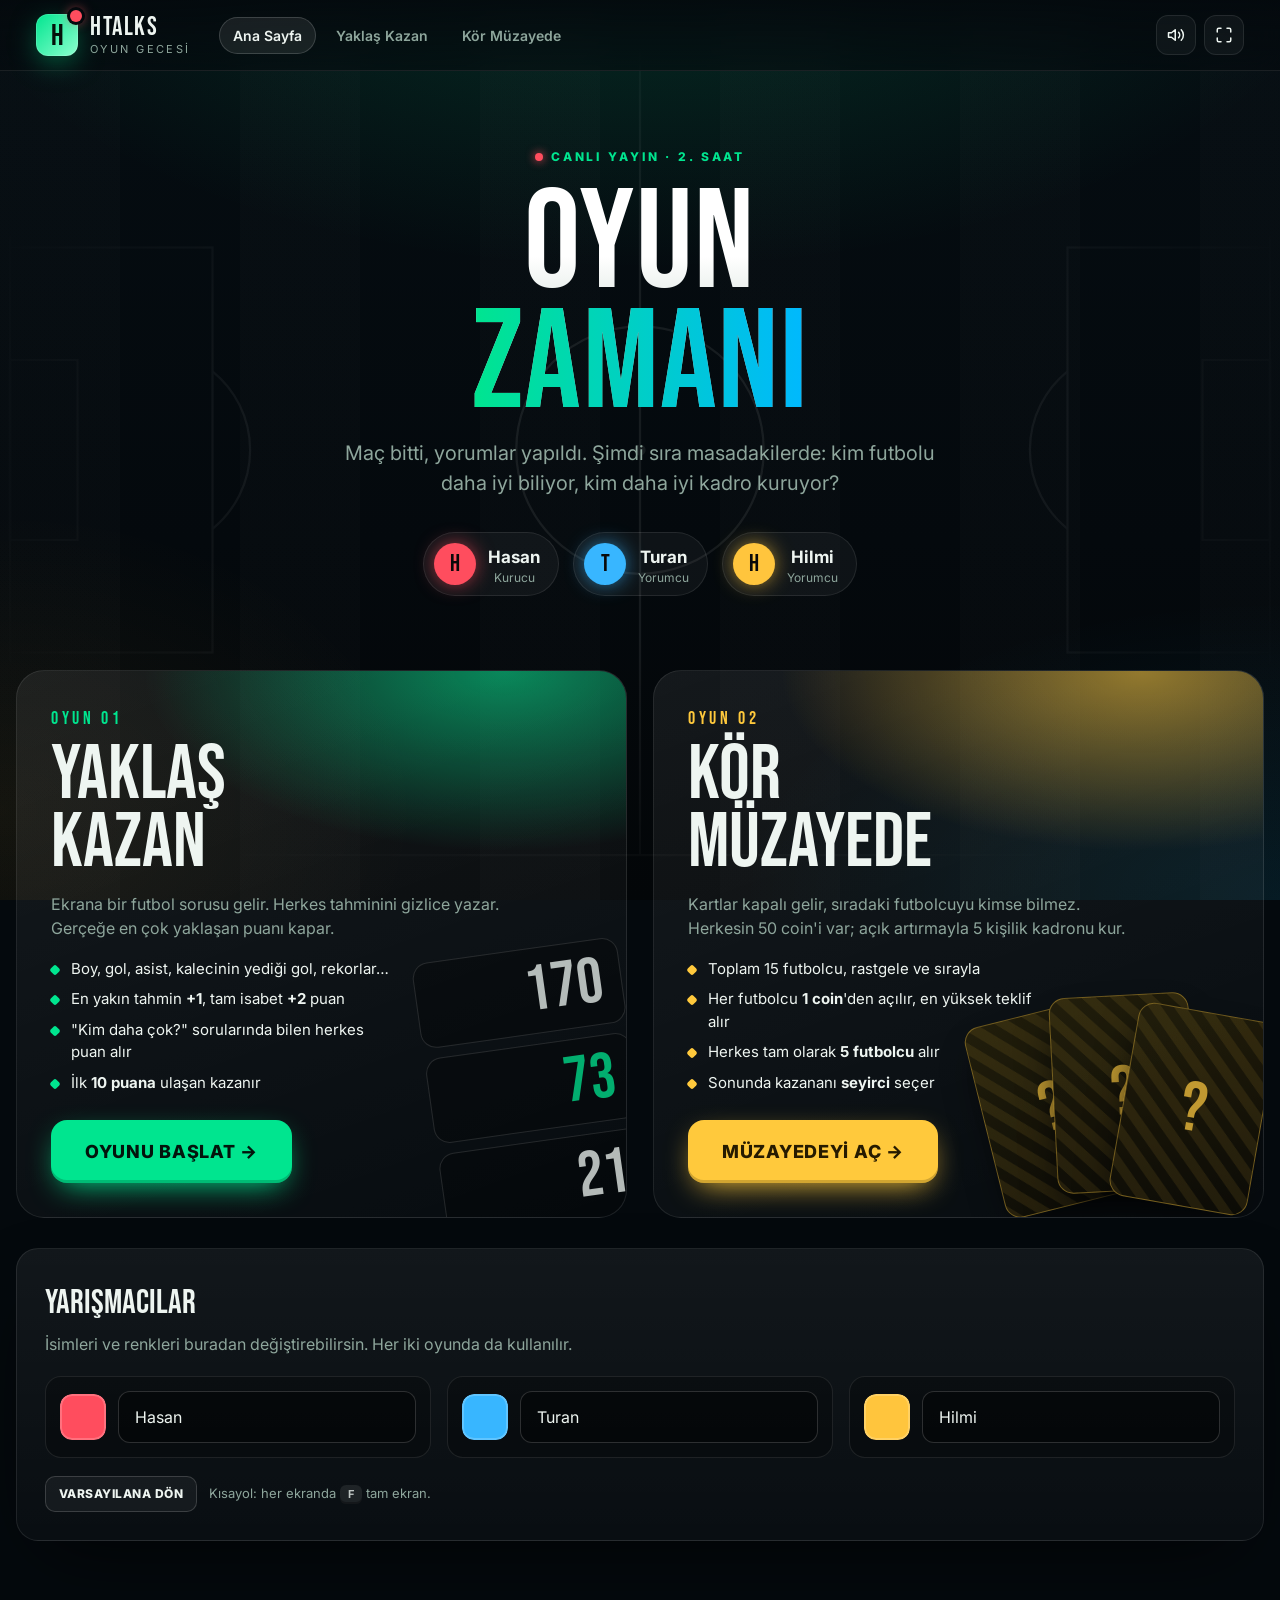
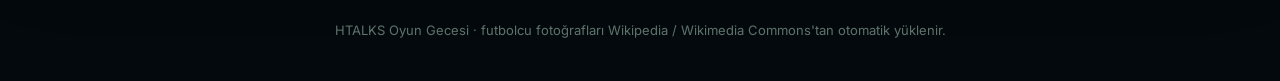
==== index.html @ 4093e67f "HTALKS Oyun Gecesi: Yaklaş Kazan ve Kör Müzayede oyunları Canlı yayının ikinci saati için iki futbol" ====
<!doctype html>
<html lang="tr">
<head>
  <meta charset="utf-8">
  <meta name="viewport" content="width=device-width, initial-scale=1">
  <title>HTALKS · Oyun Gecesi</title>
  <meta name="description" content="HTALKS canlı yayınının ikinci saati için futbol oyunları: Yaklaş Kazan ve Kör Müzayede.">
  <meta name="theme-color" content="#04090d">
  <link rel="icon" href="assets/img/favicon.svg" type="image/svg+xml">
  <link rel="preconnect" href="https://fonts.googleapis.com">
  <link rel="preconnect" href="https://fonts.gstatic.com" crossorigin>
  <link href="https://fonts.googleapis.com/css2?family=Bebas+Neue&family=Inter:wght@400;500;600;700;800;900&display=swap" rel="stylesheet">
  <link rel="stylesheet" href="assets/css/style.css">
</head>
<body>
  <div class="stadium-bg"></div>

  <header class="topbar">
    <a class="brand" href="index.html">
      <span class="brand-mark">H</span>
      <span class="brand-text"><b>HTALKS</b><small>Oyun Gecesi</small></span>
    </a>
    <nav class="nav">
      <a href="index.html" class="active">Ana Sayfa</a>
      <a href="tahmin.html">Yaklaş Kazan</a>
      <a href="muzayede.html">Kör Müzayede</a>
    </nav>
    <div class="topbar-spacer"></div>
    <div class="topbar-actions">
      <button class="icon-btn" id="btn-sound" aria-label="Ses"></button>
      <button class="icon-btn" id="btn-full" aria-label="Tam ekran"></button>
    </div>
  </header>

  <main class="wrap">
    <section class="hero">
      <span class="eyebrow"><span class="dot"></span> Canlı yayın · 2. saat</span>
      <h1>Oyun<br><em>Zamanı</em></h1>
      <p>Maç bitti, yorumlar yapıldı. Şimdi sıra masadakilerde: kim futbolu daha iyi biliyor, kim daha iyi kadro kuruyor?</p>
      <div class="hosts-row" id="hosts-row"></div>
    </section>

    <section class="games">
      <a class="game-card" href="tahmin.html" style="--glow:#00e58f">
        <span class="num">OYUN 01</span>
        <h2>Yaklaş<br>Kazan</h2>
        <p>Ekrana bir futbol sorusu gelir. Herkes tahminini gizlice yazar. Gerçeğe en çok yaklaşan puanı kapar.</p>
        <ul>
          <li>Boy, gol, asist, kalecinin yediği gol, rekorlar…</li>
          <li>En yakın tahmin <b>+1</b>, tam isabet <b>+2</b> puan</li>
          <li>"Kim daha çok?" sorularında bilen herkes puan alır</li>
          <li>İlk <b>10 puana</b> ulaşan kazanır</li>
        </ul>
        <span class="btn btn-lg go">Oyunu Başlat →</span>
        <div class="art art-numbers" aria-hidden="true"><span>170</span><span style="color:#00e58f">73</span><span>21</span></div>
      </a>

      <a class="game-card" href="muzayede.html" style="--glow:#ffc93c">
        <span class="num">OYUN 02</span>
        <h2>Kör<br>Müzayede</h2>
        <p>Kartlar kapalı gelir, sıradaki futbolcuyu kimse bilmez. Herkesin 50 coin'i var; açık artırmayla 5 kişilik kadronu kur.</p>
        <ul>
          <li>Toplam 15 futbolcu, rastgele ve sırayla</li>
          <li>Her futbolcu <b>1 coin</b>'den açılır, en yüksek teklif alır</li>
          <li>Herkes tam olarak <b>5 futbolcu</b> alır</li>
          <li>Sonunda kazananı <b>seyirci</b> seçer</li>
        </ul>
        <span class="btn btn-lg btn-gold go">Müzayedeyi Aç →</span>
        <div class="art art-cards" aria-hidden="true"><div>?</div><div>?</div><div>?</div></div>
      </a>
    </section>

    <section class="panel settings">
      <h3>Yarışmacılar</h3>
      <p>İsimleri ve renkleri buradan değiştirebilirsin. Her iki oyunda da kullanılır.</p>
      <div class="settings-grid" id="hosts-edit"></div>
      <div class="row" style="margin-top:18px">
        <button class="btn btn-ghost btn-sm" id="hosts-reset">Varsayılana dön</button>
        <span class="muted" style="font-size:13px">Kısayol: her ekranda <kbd>F</kbd> tam ekran.</span>
      </div>
    </section>
  </main>

  <footer class="footer">HTALKS Oyun Gecesi · futbolcu fotoğrafları Wikipedia / Wikimedia Commons'tan otomatik yüklenir.</footer>

  <script src="assets/js/common.js"></script>
  <script>
    (function () {
      const row = HT.$("#hosts-row");
      const edit = HT.$("#hosts-edit");

      function render() {
        const hosts = HT.getHosts();
        row.innerHTML = hosts.map((h) => `
          <div class="host-chip">
            <span class="host-avatar" style="--c:${h.color}">${HT.esc(h.name[0] || "?")}</span>
            <div><b>${HT.esc(h.name)}</b><small>${HT.esc(h.role)}</small></div>
          </div>`).join("");
        edit.innerHTML = hosts.map((h, i) => `
          <div class="host-edit">
            <input type="color" value="${h.color}" data-i="${i}" data-k="color" aria-label="${HT.esc(h.name)} rengi">
            <input type="text" class="field" value="${HT.esc(h.name)}" maxlength="14" data-i="${i}" data-k="name" aria-label="Yarışmacı ${i + 1} adı">
          </div>`).join("");
        hosts.forEach((h, i) => document.documentElement.style.setProperty(`--p${i + 1}`, h.color));
      }

      edit.addEventListener("input", (e) => {
        const t = e.target;
        if (!t.dataset.k) return;
        const hosts = HT.getHosts();
        hosts[+t.dataset.i][t.dataset.k] = t.value;
        HT.saveHosts(hosts);
        // sadece üstteki çipleri güncelle (input odağını kaybetmemek için)
        const h = HT.getHosts();
        row.innerHTML = h.map((x) => `
          <div class="host-chip">
            <span class="host-avatar" style="--c:${x.color}">${HT.esc(x.name[0] || "?")}</span>
            <div><b>${HT.esc(x.name)}</b><small>${HT.esc(x.role)}</small></div>
          </div>`).join("");
      });
      HT.$("#hosts-reset").addEventListener("click", () => { HT.store.del("hosts"); render(); HT.toast("Varsayılan isimler geri yüklendi"); });
      render();
    })();
  </script>
</body>
</html>
---- assets/css/style.css ----
/* =========================================================
   HTALKS · OYUN GECESİ — ortak stil dosyası
   ========================================================= */

:root {
  --bg: #04090d;
  --bg-2: #08151c;
  --panel: rgba(255, 255, 255, 0.045);
  --panel-2: rgba(255, 255, 255, 0.08);
  --line: rgba(255, 255, 255, 0.09);
  --line-2: rgba(255, 255, 255, 0.16);
  --text: #eef5f1;
  --muted: #8ea69c;
  --dim: #5d7369;
  --accent: #00e58f;
  --accent-2: #00b8ff;
  --gold: #ffc93c;
  --danger: #ff4d5e;
  --radius: 22px;
  --radius-sm: 14px;
  --shadow: 0 30px 80px -30px rgba(0, 0, 0, 0.8);
  --font-display: "Bebas Neue", "Oswald", Impact, "Arial Narrow", sans-serif;
  --font-body: "Inter", system-ui, -apple-system, "Segoe UI", Roboto, sans-serif;
  --p1: #ff4d5e;
  --p2: #38b6ff;
  --p3: #ffc53d;
}

* { box-sizing: border-box; }
html, body { margin: 0; padding: 0; }
html { -webkit-text-size-adjust: 100%; }

body {
  min-height: 100vh;
  background: var(--bg);
  color: var(--text);
  font-family: var(--font-body);
  font-size: 16px;
  line-height: 1.5;
  overflow-x: hidden;
  -webkit-font-smoothing: antialiased;
}

/* Stadyum arka planı: ışık + saha çizgileri */
.stadium-bg {
  position: fixed;
  inset: 0;
  z-index: -1;
  pointer-events: none;
  background:
    radial-gradient(1200px 600px at 50% -10%, rgba(0, 229, 143, 0.16), transparent 60%),
    radial-gradient(900px 500px at 100% 100%, rgba(0, 184, 255, 0.10), transparent 60%),
    radial-gradient(700px 500px at 0% 90%, rgba(255, 201, 60, 0.06), transparent 60%),
    linear-gradient(180deg, #050d12 0%, #04090d 60%, #030608 100%);
}
.stadium-bg::before {
  content: "";
  position: absolute;
  inset: 0;
  opacity: 0.07;
  background-image: url("data:image/svg+xml,%3Csvg xmlns='http://www.w3.org/2000/svg' viewBox='0 0 1200 800' fill='none' stroke='%23ffffff' stroke-width='2'%3E%3Crect x='40' y='40' width='1120' height='720' rx='4'/%3E%3Cline x1='600' y1='40' x2='600' y2='760'/%3E%3Ccircle cx='600' cy='400' r='110'/%3E%3Ccircle cx='600' cy='400' r='4' fill='%23ffffff'/%3E%3Crect x='40' y='220' width='180' height='360'/%3E%3Crect x='40' y='320' width='60' height='160'/%3E%3Crect x='980' y='220' width='180' height='360'/%3E%3Crect x='1100' y='320' width='60' height='160'/%3E%3Cpath d='M220 330 A90 90 0 0 1 220 470'/%3E%3Cpath d='M980 330 A90 90 0 0 0 980 470'/%3E%3C/svg%3E");
  background-size: cover;
  background-position: center;
  mask-image: radial-gradient(ellipse at center, #000 30%, transparent 80%);
  -webkit-mask-image: radial-gradient(ellipse at center, #000 30%, transparent 80%);
}
.stadium-bg::after {
  content: "";
  position: absolute;
  inset: 0;
  background: repeating-linear-gradient(90deg, rgba(255,255,255,0.012) 0 120px, transparent 120px 240px);
}

a { color: inherit; }
button { font: inherit; color: inherit; }
img { max-width: 100%; display: block; }

.display { font-family: var(--font-display); letter-spacing: 0.02em; font-weight: 400; line-height: 0.95; }
.muted { color: var(--muted); }
.hidden { display: none !important; }

/* ---------------- Üst bar ---------------- */
.topbar {
  position: sticky;
  top: 0;
  z-index: 50;
  display: flex;
  align-items: center;
  gap: 18px;
  padding: 14px clamp(16px, 3vw, 36px);
  background: linear-gradient(180deg, rgba(4, 9, 13, 0.92), rgba(4, 9, 13, 0.55));
  backdrop-filter: blur(14px);
  -webkit-backdrop-filter: blur(14px);
  border-bottom: 1px solid var(--line);
}
.brand {
  display: flex;
  align-items: center;
  gap: 12px;
  text-decoration: none;
  flex-shrink: 0;
}
.brand-mark {
  width: 42px;
  height: 42px;
  border-radius: 12px;
  display: grid;
  place-items: center;
  font-family: var(--font-display);
  font-size: 30px;
  color: #04110b;
  background: linear-gradient(135deg, var(--accent), #8dffcf);
  box-shadow: 0 0 0 1px rgba(255,255,255,0.15) inset, 0 8px 30px -6px rgba(0, 229, 143, 0.6);
  position: relative;
}
.brand-mark::after {
  content: "";
  position: absolute;
  right: -4px; top: -4px;
  width: 12px; height: 12px;
  border-radius: 50%;
  background: var(--danger);
  box-shadow: 0 0 0 3px var(--bg), 0 0 12px var(--danger);
  animation: livePulse 1.6s ease-in-out infinite;
}
@keyframes livePulse { 50% { opacity: 0.35; } }
.brand-text { display: flex; flex-direction: column; line-height: 1; }
.brand-text b { font-family: var(--font-display); font-size: 26px; letter-spacing: 0.06em; font-weight: 400; }
.brand-text small { font-size: 11px; letter-spacing: 0.22em; color: var(--muted); text-transform: uppercase; margin-top: 3px; }

.nav { display: flex; gap: 6px; margin-left: 10px; }
.nav a {
  text-decoration: none;
  font-size: 14px;
  font-weight: 600;
  color: var(--muted);
  padding: 8px 14px;
  border-radius: 999px;
  transition: 0.2s;
}
.nav a:hover { color: var(--text); background: var(--panel); }
.nav a.active { color: var(--text); background: var(--panel-2); box-shadow: inset 0 0 0 1px var(--line-2); }
.topbar-spacer { flex: 1; }
.topbar-actions { display: flex; gap: 8px; }

.icon-btn {
  width: 40px;
  height: 40px;
  border-radius: 12px;
  border: 1px solid var(--line);
  background: var(--panel);
  display: grid;
  place-items: center;
  cursor: pointer;
  transition: 0.2s;
  font-size: 18px;
}
.icon-btn:hover { background: var(--panel-2); border-color: var(--line-2); }
.icon-btn svg { width: 18px; height: 18px; }

/* ---------------- Butonlar ---------------- */
.btn {
  --c: var(--accent);
  display: inline-flex;
  align-items: center;
  justify-content: center;
  gap: 10px;
  padding: 14px 24px;
  border-radius: 14px;
  border: 0;
  cursor: pointer;
  font-weight: 800;
  font-size: 15px;
  letter-spacing: 0.04em;
  text-transform: uppercase;
  text-decoration: none;
  color: #03140c;
  background: var(--c);
  box-shadow: 0 10px 30px -10px var(--c), inset 0 -3px 0 rgba(0,0,0,0.18);
  transition: transform 0.15s, filter 0.2s, box-shadow 0.2s, opacity 0.2s;
  user-select: none;
}
.btn:hover { filter: brightness(1.1); transform: translateY(-1px); }
.btn:active { transform: translateY(1px) scale(0.98); }
.btn:disabled, .btn.disabled { opacity: 0.35; cursor: not-allowed; filter: grayscale(0.4); transform: none; }
.btn-lg { padding: 18px 34px; font-size: 18px; border-radius: 16px; }
.btn-xl { padding: 22px 44px; font-size: 22px; border-radius: 18px; font-family: var(--font-display); font-weight: 400; letter-spacing: 0.08em; }
.btn-gold { --c: var(--gold); color: #261b00; }
.btn-red { --c: var(--danger); color: #fff; }
.btn-ghost {
  background: var(--panel);
  color: var(--text);
  box-shadow: inset 0 0 0 1px var(--line-2);
}
.btn-ghost:hover { background: var(--panel-2); }
.btn-sm { padding: 9px 14px; font-size: 12px; border-radius: 10px; }

kbd {
  display: inline-block;
  min-width: 22px;
  padding: 1px 6px;
  border-radius: 6px;
  font-family: var(--font-body);
  font-size: 11px;
  font-weight: 700;
  text-align: center;
  background: rgba(255,255,255,0.1);
  box-shadow: inset 0 -2px 0 rgba(0,0,0,0.35);
  color: var(--text);
  opacity: 0.8;
}

/* ---------------- Paneller ---------------- */
.panel {
  background: linear-gradient(180deg, rgba(255,255,255,0.06), rgba(255,255,255,0.025));
  border: 1px solid var(--line);
  border-radius: var(--radius);
  box-shadow: var(--shadow);
}
.wrap { width: min(1280px, 100% - 32px); margin: 0 auto; }
.wrap-wide { width: min(1680px, 100% - 32px); margin: 0 auto; }

.eyebrow {
  display: inline-flex;
  align-items: center;
  gap: 8px;
  font-size: 12px;
  font-weight: 800;
  letter-spacing: 0.24em;
  text-transform: uppercase;
  color: var(--accent);
}
.eyebrow .dot { width: 8px; height: 8px; border-radius: 50%; background: var(--danger); box-shadow: 0 0 10px var(--danger); animation: livePulse 1.6s infinite; }

.pill {
  display: inline-flex;
  align-items: center;
  gap: 8px;
  padding: 7px 14px;
  border-radius: 999px;
  font-size: 13px;
  font-weight: 700;
  letter-spacing: 0.06em;
  text-transform: uppercase;
  background: var(--panel-2);
  border: 1px solid var(--line-2);
}

/* ---------------- Ana sayfa ---------------- */
.hero { padding: clamp(40px, 8vh, 90px) 0 30px; text-align: center; }
.hero h1 {
  font-family: var(--font-display);
  font-weight: 400;
  font-size: clamp(64px, 11vw, 168px);
  line-height: 0.85;
  margin: 18px 0 14px;
  letter-spacing: 0.01em;
  background: linear-gradient(180deg, #ffffff 30%, #9fb9ad);
  -webkit-background-clip: text;
  background-clip: text;
  color: transparent;
}
.hero h1 em {
  font-style: normal;
  background: linear-gradient(90deg, var(--accent), var(--accent-2));
  -webkit-background-clip: text;
  background-clip: text;
  color: transparent;
}
.hero p { color: var(--muted); font-size: clamp(16px, 1.6vw, 20px); max-width: 640px; margin: 0 auto; }

.hosts-row { display: flex; justify-content: center; gap: 14px; margin: 34px 0 10px; flex-wrap: wrap; }
.host-chip {
  display: flex;
  align-items: center;
  gap: 12px;
  padding: 10px 18px 10px 10px;
  border-radius: 999px;
  background: var(--panel);
  border: 1px solid var(--line);
}
.host-avatar {
  width: 42px; height: 42px;
  border-radius: 50%;
  display: grid; place-items: center;
  font-family: var(--font-display);
  font-size: 24px;
  color: #0a0a0a;
  background: var(--c);
  box-shadow: 0 0 22px -4px var(--c);
}
.host-chip b { font-size: 17px; }
.host-chip small { display: block; color: var(--muted); font-size: 12px; line-height: 1.1; }

.games { display: grid; grid-template-columns: repeat(2, 1fr); gap: 26px; padding: 34px 0 30px; }
.game-card {
  position: relative;
  overflow: hidden;
  border-radius: 28px;
  padding: 34px;
  text-decoration: none;
  min-height: 460px;
  display: flex;
  flex-direction: column;
  border: 1px solid var(--line);
  background: linear-gradient(160deg, rgba(255,255,255,0.07), rgba(255,255,255,0.015));
  transition: transform 0.35s cubic-bezier(.2,.8,.2,1), border-color 0.3s, box-shadow 0.3s;
  isolation: isolate;
}
.game-card::before {
  content: "";
  position: absolute;
  inset: 0;
  z-index: -1;
  background: radial-gradient(600px 300px at 80% 0%, var(--glow), transparent 60%);
  opacity: 0.55;
  transition: opacity 0.3s;
}
.game-card:hover { transform: translateY(-6px); border-color: var(--line-2); box-shadow: 0 40px 80px -40px var(--glow); }
.game-card:hover::before { opacity: 0.9; }
.game-card .num {
  font-family: var(--font-display);
  font-size: 18px;
  letter-spacing: 0.2em;
  color: var(--glow);
}
.game-card h2 {
  font-family: var(--font-display);
  font-weight: 400;
  font-size: clamp(54px, 6vw, 86px);
  line-height: 0.88;
  margin: 10px 0 14px;
}
.game-card p { color: var(--muted); margin: 0 0 18px; max-width: 460px; }
.game-card ul { list-style: none; padding: 0; margin: 0 0 26px; display: grid; gap: 8px; }
.game-card ul { max-width: 64%; }
.game-card li { position: relative; padding-left: 20px; font-size: 15px; }
.game-card li::before { content: ""; position: absolute; left: 0; top: 8px; width: 8px; height: 8px; border-radius: 2px; background: var(--glow); transform: rotate(45deg); }
.game-card .go { margin-top: auto; align-self: flex-start; }
.game-card .art { position: absolute; right: -10px; bottom: -10px; width: 34%; max-width: 260px; opacity: 0.75; z-index: -1; pointer-events: none; }

.art-numbers { display: grid; gap: 10px; transform: rotate(-8deg); }
.art-numbers span {
  font-family: var(--font-display);
  font-size: 64px;
  line-height: 1;
  padding: 10px 18px;
  border-radius: 16px;
  background: rgba(0,0,0,0.35);
  border: 1px solid var(--line-2);
  text-align: right;
}
.art-cards { position: relative; height: 260px; }
.art-cards div {
  position: absolute;
  bottom: 20px;
  width: 140px;
  height: 196px;
  border-radius: 16px;
  border: 1px solid rgba(255, 201, 60, 0.5);
  background:
    repeating-linear-gradient(45deg, rgba(255,201,60,0.12) 0 10px, transparent 10px 20px),
    linear-gradient(160deg, #2a2208, #0d0b03);
  box-shadow: 0 20px 40px -10px #000;
  display: grid; place-items: center;
  font-family: var(--font-display);
  font-size: 70px;
  color: var(--gold);
}
.art-cards div:nth-child(1) { right: 150px; transform: rotate(-14deg); }
.art-cards div:nth-child(2) { right: 80px; transform: rotate(-3deg); bottom: 36px; }
.art-cards div:nth-child(3) { right: 10px; transform: rotate(10deg); }

.settings { padding: 28px; margin-bottom: 60px; }
.settings h3 { margin: 0 0 4px; font-family: var(--font-display); font-weight: 400; font-size: 34px; }
.settings > p { margin: 0 0 20px; color: var(--muted); }
.settings-grid { display: grid; grid-template-columns: repeat(3, 1fr); gap: 16px; }
.host-edit {
  display: flex; gap: 12px; align-items: center;
  padding: 14px; border-radius: 16px;
  background: rgba(0,0,0,0.25);
  border: 1px solid var(--line);
}
.host-edit input[type="text"] { flex: 1; }
.host-edit input[type="color"] {
  width: 46px; height: 46px; padding: 0; border: 0; border-radius: 12px; background: none; cursor: pointer;
}
.host-edit input[type="color"]::-webkit-color-swatch-wrapper { padding: 0; }
.host-edit input[type="color"]::-webkit-color-swatch { border: 2px solid rgba(255,255,255,0.2); border-radius: 12px; }

.field, input.field, select.field, textarea.field {
  width: 100%;
  padding: 13px 16px;
  border-radius: 12px;
  border: 1px solid var(--line-2);
  background: rgba(0, 0, 0, 0.35);
  color: var(--text);
  font: inherit;
  font-size: 16px;
  outline: none;
  transition: border-color 0.2s, box-shadow 0.2s;
}
.field:focus { border-color: var(--accent); box-shadow: 0 0 0 4px rgba(0, 229, 143, 0.15); }
label.lbl { display: block; font-size: 12px; font-weight: 700; letter-spacing: 0.14em; text-transform: uppercase; color: var(--muted); margin-bottom: 8px; }

.footer { text-align: center; color: var(--dim); font-size: 13px; padding: 20px 0 40px; }

/* ---------------- Kurulum ekranları ---------------- */
.setup { padding: 40px 0 70px; }
.setup-head { text-align: center; margin-bottom: 30px; }
.setup-head h1 { font-family: var(--font-display); font-weight: 400; font-size: clamp(60px, 9vw, 130px); margin: 10px 0 8px; line-height: 0.85; }
.setup-head p { color: var(--muted); max-width: 680px; margin: 0 auto; font-size: 18px; }
.setup-grid { display: grid; grid-template-columns: 1.1fr 0.9fr; gap: 22px; }
.setup-box { padding: 26px; }
.setup-box h3 { margin: 0 0 16px; font-size: 13px; letter-spacing: 0.2em; text-transform: uppercase; color: var(--muted); }
.rules { list-style: none; margin: 0; padding: 0; display: grid; gap: 14px; counter-reset: r; }
.rules li { display: grid; grid-template-columns: 40px 1fr; gap: 14px; align-items: start; counter-increment: r; }
.rules li::before {
  content: counter(r);
  width: 40px; height: 40px;
  display: grid; place-items: center;
  border-radius: 12px;
  font-family: var(--font-display);
  font-size: 24px;
  background: rgba(0, 229, 143, 0.12);
  color: var(--accent);
  border: 1px solid rgba(0, 229, 143, 0.3);
}
.rules li > div > b { display: block; font-size: 16px; }
.rules li > div > span { display: block; color: var(--muted); font-size: 14px; }
.rules li > div > span b { color: var(--text); }

.seg { display: flex; flex-wrap: wrap; gap: 8px; }
.seg button {
  padding: 11px 16px;
  border-radius: 12px;
  border: 1px solid var(--line-2);
  background: rgba(0,0,0,0.3);
  cursor: pointer;
  font-weight: 700;
  font-size: 14px;
  transition: 0.2s;
}
.seg button:hover { border-color: var(--accent); }
.seg button.on { background: var(--accent); color: #03140c; border-color: var(--accent); }
.chk-list { display: flex; flex-wrap: wrap; gap: 8px; }
.chk {
  display: inline-flex; align-items: center; gap: 8px;
  padding: 9px 14px;
  border-radius: 999px;
  border: 1px solid var(--line-2);
  background: rgba(0,0,0,0.3);
  cursor: pointer;
  font-size: 14px; font-weight: 600;
  user-select: none;
  transition: 0.2s;
}
.chk input { display: none; }
.chk .box { width: 16px; height: 16px; border-radius: 5px; border: 2px solid var(--muted); display: grid; place-items: center; transition: 0.2s; }
.chk input:checked + .box { background: var(--accent); border-color: var(--accent); }
.chk input:checked + .box::after { content: ""; width: 7px; height: 4px; border-left: 2px solid #03140c; border-bottom: 2px solid #03140c; transform: rotate(-45deg) translate(1px, -1px); }
.chk .count { color: var(--muted); font-weight: 500; font-size: 12px; }
.stack { display: grid; gap: 22px; }
.row { display: flex; gap: 12px; align-items: center; flex-wrap: wrap; }
.center { text-align: center; }

/* ---------------- Oyun ekranı genel ---------------- */
.game-screen { padding: 20px 0 30px; }

.scoreboard { display: grid; grid-template-columns: repeat(3, 1fr); gap: 14px; }
.score-card {
  --c: var(--accent);
  position: relative;
  overflow: hidden;
  display: flex;
  align-items: center;
  gap: 14px;
  padding: 14px 18px;
  border-radius: 18px;
  background: linear-gradient(120deg, color-mix(in srgb, var(--c) 22%, transparent), rgba(255,255,255,0.03) 60%);
  border: 1px solid color-mix(in srgb, var(--c) 40%, transparent);
  transition: 0.3s;
}
.score-card .host-avatar { width: 50px; height: 50px; font-size: 28px; }
.score-card .nm { font-family: var(--font-display); font-size: 30px; line-height: 1; }
.score-card .sub { font-size: 12px; color: var(--muted); letter-spacing: 0.08em; text-transform: uppercase; }
.score-card .pts {
  margin-left: auto;
  font-family: var(--font-display);
  font-size: 58px;
  line-height: 0.9;
  color: var(--c);
  text-shadow: 0 0 30px color-mix(in srgb, var(--c) 60%, transparent);
  min-width: 1.2em;
  text-align: right;
}
.score-card .bar { position: absolute; left: 0; bottom: 0; height: 4px; background: var(--c); box-shadow: 0 0 12px var(--c); transition: width 0.8s cubic-bezier(.2,.8,.2,1); }
.score-card.leader .sub { color: var(--c); font-weight: 800; }
.score-card.bump { animation: bump 0.7s; }
@keyframes bump { 30% { transform: scale(1.05); box-shadow: 0 0 60px -10px var(--c); } }
.score-adj { display: flex; flex-direction: column; gap: 4px; }
.score-adj button {
  width: 26px; height: 22px; border-radius: 6px; border: 1px solid var(--line); background: rgba(0,0,0,0.3);
  font-size: 13px; line-height: 1; cursor: pointer; color: var(--muted); padding: 0;
}
.score-adj button:hover { color: var(--text); border-color: var(--line-2); }

/* ---------------- OYUN 1: Yaklaş Kazan ---------------- */
.q-stage {
  margin-top: 18px;
  display: grid;
  grid-template-columns: auto 1fr;
  gap: 28px;
  align-items: center;
  padding: clamp(22px, 3vw, 40px);
  min-height: 300px;
  position: relative;
  overflow: hidden;
}
.q-stage.no-photo { grid-template-columns: 1fr; text-align: center; }
.q-stage .photo { width: clamp(170px, 17vw, 260px); aspect-ratio: 4 / 5; border-radius: 22px; }
.q-meta { display: flex; gap: 10px; flex-wrap: wrap; align-items: center; margin-bottom: 16px; }
.q-stage.no-photo .q-meta { justify-content: center; }
.q-meta .qno { font-family: var(--font-display); font-size: 22px; color: var(--muted); letter-spacing: 0.1em; }
.q-text {
  font-family: var(--font-display);
  font-weight: 400;
  font-size: clamp(40px, 4.6vw, 78px);
  line-height: 0.98;
  margin: 0;
  text-wrap: balance;
}
.q-text .hl { color: var(--accent); }
.q-unit { margin-top: 14px; color: var(--muted); font-size: 18px; }
.q-stage .q-num-bg {
  position: absolute; right: 20px; bottom: -40px;
  font-family: var(--font-display);
  font-size: 260px; line-height: 1;
  color: rgba(255,255,255,0.03);
  pointer-events: none;
}

.answers { display: grid; grid-template-columns: repeat(3, 1fr); gap: 16px; margin-top: 18px; }
.ans-card {
  --c: var(--accent);
  position: relative;
  padding: 18px;
  border-radius: 20px;
  background: linear-gradient(180deg, rgba(255,255,255,0.06), rgba(255,255,255,0.02));
  border: 1px solid var(--line);
  border-top: 4px solid var(--c);
  transition: 0.35s;
  overflow: hidden;
}
.ans-card .who { display: flex; align-items: center; gap: 10px; margin-bottom: 12px; }
.ans-card .who .host-avatar { width: 34px; height: 34px; font-size: 20px; }
.ans-card .who b { font-family: var(--font-display); font-size: 28px; font-weight: 400; line-height: 1; }
.ans-card .who .state { margin-left: auto; font-size: 12px; font-weight: 800; letter-spacing: 0.14em; color: var(--muted); }
.ans-input-row { display: flex; gap: 8px; }
.ans-input {
  flex: 1;
  min-width: 0;
  font-family: var(--font-display);
  font-size: 44px;
  line-height: 1;
  padding: 10px 16px;
  border-radius: 14px;
  border: 2px solid var(--line-2);
  background: rgba(0,0,0,0.4);
  color: var(--text);
  outline: none;
  text-align: center;
  letter-spacing: 0.04em;
}
.ans-input:focus { border-color: var(--c); box-shadow: 0 0 0 4px color-mix(in srgb, var(--c) 25%, transparent); }
.lock-btn {
  width: 64px;
  border-radius: 14px;
  border: 0;
  cursor: pointer;
  background: var(--c);
  color: #0a0a0a;
  font-size: 24px;
  display: grid; place-items: center;
}
.lock-btn svg { width: 24px; height: 24px; }
.locked-face {
  display: none;
  height: 72px;
  border-radius: 14px;
  align-items: center;
  justify-content: center;
  gap: 12px;
  font-family: var(--font-display);
  font-size: 36px;
  letter-spacing: 0.1em;
  color: var(--c);
  background: repeating-linear-gradient(45deg, color-mix(in srgb, var(--c) 14%, transparent) 0 12px, transparent 12px 24px), rgba(0,0,0,0.35);
  border: 2px dashed color-mix(in srgb, var(--c) 55%, transparent);
  cursor: pointer;
}
.ans-card.locked .ans-input-row { display: none; }
.ans-card.locked .locked-face { display: flex; }
.ans-card.locked .state { color: var(--c); }
.ans-card .reveal-face { display: none; }
.ans-card.revealed .ans-input-row, .ans-card.revealed .locked-face { display: none; }
.ans-card.revealed .reveal-face { display: flex; align-items: baseline; justify-content: space-between; gap: 10px; }
.reveal-face .val { font-family: var(--font-display); font-size: 64px; line-height: 0.9; }
.reveal-face .diff { font-size: 15px; font-weight: 700; color: var(--muted); text-align: right; }
.reveal-face .diff b { display: block; font-family: var(--font-display); font-weight: 400; font-size: 30px; color: var(--text); }
.ans-card.winner {
  border-color: var(--c);
  box-shadow: 0 0 0 2px var(--c), 0 20px 60px -20px var(--c);
  background: linear-gradient(180deg, color-mix(in srgb, var(--c) 28%, transparent), rgba(255,255,255,0.02));
  transform: translateY(-4px);
}
.ans-card.winner::after {
  content: attr(data-badge);
  position: absolute; top: 14px; right: 14px;
  padding: 4px 10px; border-radius: 999px;
  font-size: 12px; font-weight: 900; letter-spacing: 0.12em;
  background: var(--c); color: #0a0a0a;
}
.ans-card.winner .state, .ans-card.revealed .state { display: none; }
.ans-card.loser { opacity: 0.55; }

/* Seçmeli sorular */
.choice-opts { display: grid; gap: 8px; }
.choice-opts button {
  display: flex; align-items: center; gap: 10px;
  padding: 12px 14px;
  border-radius: 12px;
  border: 2px solid var(--line-2);
  background: rgba(0,0,0,0.35);
  cursor: pointer;
  font-weight: 700;
  font-size: 17px;
  text-align: left;
  transition: 0.15s;
}
.choice-opts button .k { font-family: var(--font-display); font-size: 22px; color: var(--muted); width: 22px; }
.choice-opts button:hover { border-color: var(--c); }
.choice-opts button.sel { background: color-mix(in srgb, var(--c) 25%, transparent); border-color: var(--c); }

.q-options-show { display: flex; gap: 18px; margin-top: 24px; flex-wrap: wrap; }
.q-stage.no-photo .q-options-show { justify-content: center; }
.opt-big {
  display: flex; align-items: center; gap: 14px;
  padding: 12px 22px 12px 12px;
  border-radius: 18px;
  background: rgba(0,0,0,0.35);
  border: 1px solid var(--line-2);
  transition: 0.4s;
}
.q-stage .opt-big .photo, .opt-big .photo { width: 74px; height: 74px; border-radius: 14px; aspect-ratio: auto; font-size: 11px; }
.opt-big .k { font-family: var(--font-display); font-size: 26px; color: var(--accent); }
.opt-big .t { font-family: var(--font-display); font-size: 34px; line-height: 1; }
@media (max-width: 760px) { .opt-big .t { font-size: 26px; } .q-stage .opt-big .photo { width: 54px; height: 54px; } .q-text { font-size: 38px; } }
.opt-big.correct { border-color: var(--accent); box-shadow: 0 0 0 2px var(--accent), 0 0 50px -10px var(--accent); background: rgba(0, 229, 143, 0.12); }
.opt-big.wrong { opacity: 0.4; }

/* Sayı doğrusu */
.reveal-panel { margin-top: 18px; padding: 24px 30px 30px; display: none; }
.reveal-panel.show { display: block; animation: rise 0.5s cubic-bezier(.2,.8,.2,1); }
@keyframes rise { from { opacity: 0; transform: translateY(16px); } }
.reveal-top { display: flex; align-items: center; gap: 24px; flex-wrap: wrap; }
.reveal-answer { display: flex; align-items: baseline; gap: 14px; }
.reveal-answer .lbl2 { font-size: 13px; font-weight: 800; letter-spacing: 0.2em; color: var(--muted); text-transform: uppercase; }
.reveal-answer .big {
  font-family: var(--font-display);
  font-size: clamp(70px, 8vw, 120px);
  line-height: 0.85;
  color: var(--gold);
  text-shadow: 0 0 40px rgba(255, 201, 60, 0.45);
}
.reveal-answer .u { font-family: var(--font-display); font-size: 34px; color: var(--muted); }
.reveal-note { flex: 1; min-width: 260px; color: var(--muted); font-size: 16px; border-left: 2px solid var(--line-2); padding-left: 20px; }
.reveal-note b { color: var(--text); }
.reveal-actions { display: flex; gap: 10px; margin-left: auto; }

.numline { position: relative; height: 120px; margin: 28px 20px 0; }
.numline .track { position: absolute; left: 0; right: 0; top: 60px; height: 6px; border-radius: 6px; background: linear-gradient(90deg, rgba(255,255,255,0.05), rgba(255,255,255,0.18), rgba(255,255,255,0.05)); }
.numline .mk {
  position: absolute;
  top: 0;
  transform: translateX(-50%);
  display: flex; flex-direction: column; align-items: center;
  transition: left 1.1s cubic-bezier(.2,.8,.2,1);
}
.numline .mk .tag {
  padding: 4px 10px; border-radius: 8px;
  font-weight: 800; font-size: 13px; white-space: nowrap;
  background: var(--c); color: #0a0a0a;
}
.numline .mk .stem { width: 2px; height: 22px; background: var(--c); }
.numline .mk .dot { width: 18px; height: 18px; border-radius: 50%; background: var(--c); border: 3px solid var(--bg); box-shadow: 0 0 16px var(--c); }
.numline .mk.lower { top: 51px; flex-direction: column-reverse; }
.numline .mk.lower .stem { height: 18px; }
.numline .mk.answer .tag { font-size: 16px; padding: 6px 12px; }
.numline .mk.answer .dot { width: 26px; height: 26px; border-radius: 6px; transform: rotate(45deg); }
.numline .mk.answer { z-index: 3; }

/* Kazanan ekranı */
.winner-screen { text-align: center; padding: 50px 0 60px; }
.winner-screen .trophy { font-size: 120px; line-height: 1; filter: drop-shadow(0 0 40px rgba(255, 201, 60, 0.6)); animation: float 3s ease-in-out infinite; }
@keyframes float { 50% { transform: translateY(-12px) rotate(-3deg); } }
.winner-screen h1 { font-family: var(--font-display); font-weight: 400; font-size: clamp(80px, 13vw, 200px); line-height: 0.85; margin: 10px 0; color: var(--c); text-shadow: 0 0 80px var(--c); }
.winner-screen .sub { font-size: 22px; color: var(--muted); letter-spacing: 0.3em; text-transform: uppercase; }
.podium { display: flex; justify-content: center; align-items: flex-end; gap: 16px; margin: 40px auto 30px; max-width: 760px; }
.podium .step {
  flex: 1;
  border-radius: 18px 18px 0 0;
  padding: 18px 10px;
  background: linear-gradient(180deg, color-mix(in srgb, var(--c) 35%, transparent), rgba(255,255,255,0.02));
  border: 1px solid color-mix(in srgb, var(--c) 50%, transparent);
  border-bottom: 0;
}
.podium .step .r { font-family: var(--font-display); font-size: 40px; color: var(--c); }
.podium .step .n { font-family: var(--font-display); font-size: 34px; }
.podium .step .p { color: var(--muted); font-weight: 700; }

.history { margin-top: 18px; padding: 18px 22px; }
.history h4 { margin: 0 0 10px; font-size: 12px; letter-spacing: 0.2em; color: var(--muted); text-transform: uppercase; }
.history-list { display: grid; gap: 6px; max-height: 260px; overflow: auto; }
.history-item { display: flex; gap: 12px; align-items: center; font-size: 14px; padding: 8px 10px; border-radius: 10px; background: rgba(0,0,0,0.2); }
.history-item .w { margin-left: auto; font-weight: 800; white-space: nowrap; }

.toolbar { display: flex; gap: 10px; align-items: center; margin-top: 18px; flex-wrap: wrap; }
.toolbar .hint { color: var(--dim); font-size: 13px; margin-left: auto; }

/* ---------------- Fotoğraf ---------------- */
.photo {
  position: relative;
  overflow: hidden;
  background:
    radial-gradient(circle at 50% 35%, rgba(255,255,255,0.12), transparent 60%),
    linear-gradient(160deg, #1a2b33, #0b1419);
  border: 1px solid var(--line-2);
  flex-shrink: 0;
}
.photo img { position: absolute; inset: 0; width: 100%; height: 100%; object-fit: cover; object-position: 50% 18%; opacity: 0; transition: opacity 0.6s; }
.photo.loaded img { opacity: 1; }
.photo .initials {
  position: absolute; inset: 0;
  display: grid; place-items: center;
  font-family: var(--font-display);
  font-size: 2.6em;
  color: rgba(255,255,255,0.75);
  transition: opacity 0.4s;
}
.photo.loaded .initials { opacity: 0; }

.photo.loading::after {
  content: "";
  position: absolute; inset: 0;
  background: linear-gradient(100deg, transparent 30%, rgba(255,255,255,0.08) 50%, transparent 70%);
  background-size: 200% 100%;
  animation: shimmer 1.2s infinite;
}
@keyframes shimmer { from { background-position: 150% 0; } to { background-position: -50% 0; } }

/* ---------------- OYUN 2: Kör Müzayede ---------------- */
.auction { display: grid; grid-template-columns: minmax(320px, 0.78fr) 1.5fr; gap: 22px; margin-top: 18px; align-items: start; }
.auction-center { display: flex; flex-direction: column; gap: 14px; }
.auction-center .flip { position: relative; width: min(100%, 480px, calc((100vh - 220px) * 0.81)); margin: 0 auto; }
.auction-center .lot-head, .auction-center .next-hint { width: min(100%, 480px, calc((100vh - 220px) * 0.81)); margin: 0 auto; }
.auction-side { display: flex; flex-direction: column; gap: 14px; }
.bidders { display: grid; gap: 12px; }
.next-hint { display: flex; justify-content: space-between; align-items: center; gap: 10px; color: var(--muted); font-size: 13px; }
.lot-head { display: flex; justify-content: space-between; align-items: center; }
.lot-head .lot { font-family: var(--font-display); font-size: 26px; letter-spacing: 0.1em; color: var(--muted); }
.lot-head .lot b { color: var(--gold); font-weight: 400; }
.lot-head { gap: 14px; }
.lot-head .lot { white-space: nowrap; }
.lot-progress { display: flex; gap: 4px; flex: 1; justify-content: flex-end; min-width: 0; }
.lot-progress i { flex: 0 1 14px; min-width: 3px; height: 6px; border-radius: 3px; background: rgba(255,255,255,0.12); }
.lot-progress i.done { background: var(--gold); }
.lot-progress i.cur { background: #fff; box-shadow: 0 0 10px #fff; }

.flip { perspective: 1600px; }
.flip-inner {
  position: relative;
  width: 100%;
  aspect-ratio: 3 / 3.7;
  transform-style: preserve-3d;
  transition: transform 0.9s cubic-bezier(.3,1.3,.5,1);
}
.flip.open .flip-inner { transform: rotateY(180deg); }
.flip-face {
  position: absolute; inset: 0;
  backface-visibility: hidden;
  -webkit-backface-visibility: hidden;
  border-radius: 28px;
  overflow: hidden;
}
.card-back {
  display: grid; place-items: center;
  cursor: pointer;
  border: 2px solid rgba(255, 201, 60, 0.45);
  background:
    radial-gradient(circle at 50% 45%, rgba(255,201,60,0.25), transparent 55%),
    repeating-linear-gradient(45deg, rgba(255,201,60,0.08) 0 14px, transparent 14px 28px),
    linear-gradient(160deg, #241d06, #0b0902);
  box-shadow: 0 40px 80px -30px rgba(255, 201, 60, 0.4);
}
.card-back .q { font-family: var(--font-display); font-size: 220px; line-height: 1; color: var(--gold); text-shadow: 0 0 60px rgba(255,201,60,0.6); animation: breathe 2.4s ease-in-out infinite; }
@keyframes breathe { 50% { transform: scale(1.06); opacity: 0.8; } }
.card-back .cta { position: absolute; bottom: 30px; left: 0; right: 0; text-align: center; font-weight: 800; letter-spacing: 0.25em; font-size: 14px; color: var(--gold); text-transform: uppercase; }
.card-back .brand-small { position: absolute; top: 24px; left: 0; right: 0; text-align: center; font-family: var(--font-display); font-size: 26px; letter-spacing: 0.3em; color: rgba(255,201,60,0.7); }

.card-front {
  transform: rotateY(180deg);
  border: 2px solid rgba(255, 201, 60, 0.6);
  background: linear-gradient(170deg, #2b2410 0%, #121008 55%, #0a0905 100%);
  box-shadow: 0 40px 80px -30px rgba(255, 201, 60, 0.45);
  display: flex; flex-direction: column;
}
.card-front .photo { position: absolute; inset: 0; border: 0; border-radius: 0; background: linear-gradient(160deg, #3a3115, #0d0b05); }
.card-front .photo img { object-position: 50% 15%; }
.card-front .photo .initials { font-size: 140px; color: rgba(255, 201, 60, 0.55); padding-bottom: 30%; }
.card-front .shade { position: absolute; inset: 0; background: linear-gradient(180deg, rgba(0,0,0,0.25) 0%, transparent 25%, transparent 45%, rgba(10,8,3,0.92) 78%, #0a0905 100%); }
.card-front .pos-badge {
  position: absolute; top: 18px; left: 18px;
  display: flex; flex-direction: column; align-items: center; gap: 6px;
}
.pos-badge .pos { font-family: var(--font-display); font-size: 40px; line-height: 1; color: var(--gold); text-shadow: 0 2px 10px #000; }
.pos-badge .flag img { width: 40px; height: 28px; object-fit: cover; border-radius: 4px; box-shadow: 0 2px 10px rgba(0,0,0,0.6); }
.card-front .photo-edit { position: absolute; top: 14px; right: 14px; opacity: 0; transition: 0.2s; background: rgba(0,0,0,0.5); }
.card-front:hover .photo-edit { opacity: 1; }
.card-front .info { position: relative; margin-top: auto; padding: 0 24px 22px; text-align: center; }
.card-front .info .name { font-family: var(--font-display); font-size: clamp(44px, 4vw, 64px); line-height: 0.9; color: #fff; text-shadow: 0 4px 20px #000; }
.card-front .info .tagline { margin-top: 8px; color: rgba(255, 220, 140, 0.85); font-size: 15px; font-weight: 600; }
.card-front .info .pos-full { display: inline-block; margin-top: 10px; padding: 4px 12px; border-radius: 999px; font-size: 12px; font-weight: 800; letter-spacing: 0.16em; text-transform: uppercase; background: rgba(255,201,60,0.15); color: var(--gold); border: 1px solid rgba(255,201,60,0.35); }

.sold-stamp {
  position: absolute; inset: 0;
  display: none; place-items: center;
  z-index: 5;
  pointer-events: none;
}
.sold-stamp span {
  font-family: var(--font-display);
  font-size: 110px;
  padding: 0 30px;
  border: 8px solid var(--c);
  color: var(--c);
  border-radius: 18px;
  transform: rotate(-14deg);
  background: rgba(0,0,0,0.55);
  text-shadow: 0 0 30px var(--c);
  box-shadow: 0 0 60px -10px var(--c);
}
.sold-stamp.show { display: grid; animation: stamp 0.45s cubic-bezier(.2,1.6,.4,1); }
@keyframes stamp { from { transform: scale(2.4); opacity: 0; } }

.bid-display {
  --c: var(--gold);
  display: flex; align-items: center; justify-content: space-between; gap: 16px;
  padding: 16px 22px;
  border-radius: 20px;
  background: linear-gradient(120deg, color-mix(in srgb, var(--c) 22%, transparent), rgba(255,255,255,0.03));
  border: 1px solid color-mix(in srgb, var(--c) 45%, transparent);
  transition: background 0.3s, border-color 0.3s;
}
.bid-display .l { font-size: 12px; font-weight: 800; letter-spacing: 0.2em; color: var(--muted); text-transform: uppercase; }
.bid-display .who { font-family: var(--font-display); font-size: 40px; line-height: 1; color: var(--c); }
.bid-display .amt { font-family: var(--font-display); font-size: 84px; line-height: 0.85; color: var(--c); text-shadow: 0 0 30px color-mix(in srgb, var(--c) 50%, transparent); }
.bid-display .amt small { font-size: 34px; margin-left: 4px; opacity: 0.8; }
.bid-display.flash { animation: flash 0.5s; }
@keyframes flash { 30% { transform: scale(1.04); filter: brightness(1.5); } }

.hammer-row { display: grid; grid-template-columns: 1fr auto; gap: 10px; }
.going {
  position: fixed; inset: 0; z-index: 80;
  display: none; place-items: center;
  pointer-events: none;
  background: radial-gradient(circle, rgba(0,0,0,0.25), rgba(0,0,0,0.7));
}
.going.show { display: grid; }
.going span {
  font-family: var(--font-display);
  font-size: clamp(90px, 14vw, 220px);
  line-height: 1;
  color: #fff;
  text-shadow: 0 0 60px var(--gold);
  animation: pop 1s cubic-bezier(.2,1.4,.4,1);
}
@keyframes pop { from { transform: scale(0.4); opacity: 0; } 70% { opacity: 1; } }

/* Teklif paneli (her yarışmacı için) — yatay satır */
.bidder {
  --c: var(--accent);
  display: grid;
  grid-template-columns: 190px 1fr 270px;
  gap: 16px;
  align-items: center;
  padding: 14px 16px;
  border-radius: 22px;
  background: linear-gradient(100deg, color-mix(in srgb, var(--c) 18%, transparent), rgba(255,255,255,0.02) 45%);
  border: 1px solid color-mix(in srgb, var(--c) 35%, transparent);
  transition: box-shadow 0.3s, transform 0.3s, opacity 0.3s;
}
.bidder.leading { box-shadow: 0 0 0 2px var(--c), 0 20px 60px -20px var(--c); transform: translateX(-4px); }
.bidder.full .bid-ctrl { opacity: 0.3; pointer-events: none; }
.bidder-head { display: grid; grid-template-columns: auto 1fr; gap: 4px 12px; align-items: center; }
.bidder-head .host-avatar { width: 46px; height: 46px; font-size: 26px; grid-row: span 2; }
.bidder-head .nm { font-family: var(--font-display); font-size: 34px; line-height: 0.9; }
.bidder-head .kbd-hint { font-size: 11px; color: var(--muted); }
.coins { grid-column: 1 / -1; display: flex; align-items: baseline; gap: 8px; margin-top: 6px; }
.coins .v { font-family: var(--font-display); font-size: 50px; line-height: 0.85; color: var(--c); }
.coins .v small { font-size: 20px; opacity: 0.8; margin-left: 2px; }
.coins .s { font-size: 11px; color: var(--muted); letter-spacing: 0.08em; text-transform: uppercase; font-weight: 700; line-height: 1.2; }
.bid-ctrl { display: grid; gap: 8px; transition: opacity 0.3s; }
.bid-btns { display: grid; grid-template-columns: repeat(4, 1fr); gap: 6px; }
.bid-btns button {
  padding: 12px 0;
  border-radius: 12px;
  border: 1px solid color-mix(in srgb, var(--c) 45%, transparent);
  background: color-mix(in srgb, var(--c) 14%, rgba(0,0,0,0.3));
  font-family: var(--font-display);
  font-size: 26px;
  line-height: 1;
  cursor: pointer;
  transition: 0.12s;
}
.bid-btns button:hover:not(:disabled) { background: var(--c); color: #0a0a0a; }
.bid-btns button:active:not(:disabled) { transform: scale(0.94); }
.bid-btns button:disabled { opacity: 0.25; cursor: not-allowed; }
.bid-custom { display: flex; gap: 6px; }
.bid-custom input { flex: 1; min-width: 0; font-family: var(--font-display); font-size: 22px; padding: 6px 10px; text-align: center; }
.bid-custom button { flex-shrink: 0; }
.bidder .maxinfo { font-size: 11px; color: var(--muted); text-align: center; letter-spacing: 0.04em; }
.bidder .maxinfo b { color: var(--text); }

.squad-slots { display: grid; grid-template-columns: repeat(5, 1fr); gap: 8px; }
.slot {
  position: relative;
  display: flex; flex-direction: column; align-items: center; justify-content: center;
  gap: 4px;
  padding: 8px 4px;
  border-radius: 14px;
  background: rgba(0,0,0,0.3);
  border: 1px dashed var(--line-2);
  min-height: 112px;
  text-align: center;
  min-width: 0;
}
.slot.filled { border-style: solid; border-color: color-mix(in srgb, var(--c) 40%, transparent); background: color-mix(in srgb, var(--c) 8%, rgba(0,0,0,0.35)); }
.slot.fresh { animation: slotIn 0.6s cubic-bezier(.2,1.3,.4,1); }
@keyframes slotIn { from { transform: translateY(-24px) scale(0.85); opacity: 0; } }
.slot .photo { width: 48px; height: 48px; border-radius: 50%; font-size: 8px; border: 2px solid var(--c); }
.slot .photo .initials { font-size: 18px; }
.slot .sn { font-weight: 800; font-size: 12px; line-height: 1.15; max-width: 100%; overflow: hidden; display: -webkit-box; -webkit-line-clamp: 2; -webkit-box-orient: vertical; }
.slot .sp { position: absolute; top: 6px; left: 8px; font-size: 10px; font-weight: 800; color: var(--muted); }
.slot .pr { font-family: var(--font-display); font-size: 20px; line-height: 1; color: var(--c); }
.slot .empty { color: var(--dim); font-family: var(--font-display); font-size: 30px; }

/* Final: kadrolar */
.final-head { text-align: center; margin: 20px 0 10px; }
.final-head h1 { font-family: var(--font-display); font-weight: 400; font-size: clamp(56px, 8vw, 110px); line-height: 0.85; margin: 8px 0; }
.final-head p { color: var(--muted); font-size: 18px; margin: 0; }
.squads { display: grid; grid-template-columns: repeat(3, 1fr); gap: 18px; margin-top: 24px; }
.squad {
  --c: var(--accent);
  border-radius: 26px;
  overflow: hidden;
  border: 1px solid color-mix(in srgb, var(--c) 40%, transparent);
  background: linear-gradient(180deg, color-mix(in srgb, var(--c) 20%, transparent), rgba(255,255,255,0.02) 30%);
  position: relative;
  transition: 0.4s;
}
.squad.crowned { box-shadow: 0 0 0 3px var(--c), 0 30px 80px -20px var(--c); transform: translateY(-6px); }
.squad.crowned::before {
  content: "👑";
  position: absolute; top: -6px; left: 50%; transform: translateX(-50%);
  font-size: 54px; z-index: 4;
  filter: drop-shadow(0 4px 12px rgba(0,0,0,0.6));
  animation: float 3s ease-in-out infinite;
}
.squad-head { display: flex; align-items: center; gap: 12px; padding: 18px 20px 12px; }
.squad-head .host-avatar { width: 48px; height: 48px; font-size: 28px; }
.squad-head .nm { font-family: var(--font-display); font-size: 40px; line-height: 1; }
.squad-head .meta { margin-left: auto; text-align: right; font-size: 12px; color: var(--muted); font-weight: 700; letter-spacing: 0.06em; }
.squad-head .meta b { display: block; font-family: var(--font-display); font-weight: 400; font-size: 28px; color: var(--c); letter-spacing: 0; }
.pitch {
  position: relative;
  margin: 0 14px;
  border-radius: 18px;
  aspect-ratio: 1 / 1;
  background:
    repeating-linear-gradient(180deg, rgba(255,255,255,0.035) 0 12.5%, transparent 12.5% 25%),
    linear-gradient(180deg, #0f4d2e, #0b3a23);
  border: 2px solid rgba(255,255,255,0.18);
  overflow: hidden;
  display: flex;
  flex-direction: column;
  justify-content: space-around;
  padding: 10px 6px;
}
.pitch::before {
  content: "";
  position: absolute; left: 50%; top: 50%;
  width: 34%; aspect-ratio: 1;
  border: 2px solid rgba(255,255,255,0.16);
  border-radius: 50%;
  transform: translate(-50%, -50%);
}
.pitch::after {
  content: "";
  position: absolute; left: 0; right: 0; top: 50%;
  border-top: 2px solid rgba(255,255,255,0.16);
}
.pitch .box-top, .pitch .box-bot { position: absolute; left: 28%; right: 28%; height: 14%; border: 2px solid rgba(255,255,255,0.16); }
.pitch .box-top { top: -2px; border-top: 0; }
.pitch .box-bot { bottom: -2px; border-bottom: 0; }
.pitch-row { position: relative; z-index: 2; display: flex; justify-content: center; gap: 6px; }
.pp { width: 30%; max-width: 120px; display: flex; flex-direction: column; align-items: center; text-align: center; animation: rise 0.6s backwards; }
.pp .photo { width: 64%; aspect-ratio: 1; border-radius: 50%; border: 3px solid var(--c); box-shadow: 0 6px 18px rgba(0,0,0,0.5); font-size: 10px; }
.pp .photo .initials { font-size: 22px; }
.pp .n { margin-top: 4px; font-weight: 800; font-size: 13px; line-height: 1.1; text-shadow: 0 1px 4px #000; max-width: 100%; }
.pp .pr { margin-top: 2px; font-size: 11px; font-weight: 800; padding: 1px 8px; border-radius: 999px; background: rgba(0,0,0,0.55); color: var(--c); }
.squad-foot { padding: 14px 20px 20px; display: grid; gap: 10px; }
.squad-list { display: grid; gap: 4px; font-size: 14px; }
.squad-list div { display: flex; justify-content: space-between; gap: 10px; padding: 4px 0; border-bottom: 1px solid var(--line); }
.squad-list div span:last-child { color: var(--c); font-weight: 800; }
.vote-btn { width: 100%; }

/* Ses / tam ekran rozetleri */
.toast {
  position: fixed; left: 50%; bottom: 28px; transform: translateX(-50%) translateY(20px);
  z-index: 100;
  padding: 12px 20px;
  border-radius: 14px;
  background: rgba(10, 20, 26, 0.95);
  border: 1px solid var(--line-2);
  font-weight: 600;
  opacity: 0;
  transition: 0.3s;
  pointer-events: none;
  box-shadow: var(--shadow);
}
.toast.show { opacity: 1; transform: translateX(-50%) translateY(0); }

/* Modal */
.modal { position: fixed; inset: 0; z-index: 90; display: none; place-items: center; background: rgba(0,0,0,0.7); backdrop-filter: blur(6px); padding: 20px; }
.modal.show { display: grid; }
.modal-box { width: min(620px, 100%); max-height: 90vh; overflow: auto; padding: 26px; }
.modal-box h3 { margin: 0 0 16px; font-family: var(--font-display); font-weight: 400; font-size: 36px; }
.form-grid { display: grid; grid-template-columns: 1fr 1fr; gap: 14px; }
.form-grid .full { grid-column: 1 / -1; }
.custom-list { display: grid; gap: 6px; margin-top: 14px; max-height: 200px; overflow: auto; }
.custom-list div { display: flex; align-items: center; gap: 10px; padding: 8px 12px; border-radius: 10px; background: rgba(0,0,0,0.3); font-size: 14px; }
.custom-list div span { flex: 1; }
.custom-list button { background: none; border: 0; color: var(--danger); cursor: pointer; font-size: 18px; }

#confetti { position: fixed; inset: 0; pointer-events: none; z-index: 95; }

/* ---------------- Responsive ---------------- */
@media (max-width: 1280px) {
  .bidder { grid-template-columns: 170px 1fr; }
  .bid-ctrl { grid-column: 1 / -1; grid-template-columns: 1fr 1fr; align-items: center; }
  .bidder .maxinfo { grid-column: 1 / -1; }
}
@media (max-width: 1080px) {
  .auction { grid-template-columns: 1fr; }
  .auction-center { max-width: 460px; margin: 0 auto; width: 100%; }
}
@media (max-width: 960px) {
  .games, .setup-grid { grid-template-columns: 1fr; }
  .settings-grid { grid-template-columns: 1fr; }
  .squads { grid-template-columns: 1fr; max-width: 520px; margin-left: auto; margin-right: auto; }
  .nav { display: none; }
}
@media (max-width: 760px) {
  .scoreboard, .answers { grid-template-columns: 1fr; }
  .q-stage { grid-template-columns: 1fr; text-align: center; }
  .q-stage .photo { margin: 0 auto; width: 160px; }
  .q-meta { justify-content: center; }
  .bidder { grid-template-columns: 1fr; }
  .bid-ctrl { grid-template-columns: 1fr; }
  .squad-slots { gap: 4px; }
  .slot { min-height: 92px; }
  .slot .photo { width: 36px; height: 36px; }
  .score-card .pts { font-size: 44px; }
  .reveal-actions { margin-left: 0; width: 100%; }
  .reveal-actions .btn { flex: 1; }
  .numline { margin: 28px 6px 0; }
  .toolbar .hint { display: none; }
  .form-grid { grid-template-columns: 1fr; }
  .game-card { min-height: 0; padding: 26px; }
  .game-card .art { display: none; }
  .brand-text small { display: none; }
}

@media (prefers-reduced-motion: reduce) {
  *, *::before, *::after { animation-duration: 0.01ms !important; animation-iteration-count: 1 !important; transition-duration: 0.01ms !important; }
}

/* Cevap açıklanınca soru alanı küçülür, sayı doğrusu ekrana sığar */
#game.compact .q-stage { min-height: 0; padding-top: 18px; padding-bottom: 18px; gap: 22px; }
#game.compact .q-stage .photo { width: 110px; }
#game.compact .q-text { font-size: clamp(30px, 3vw, 48px); }
#game.compact .q-unit, #game.compact .q-num-bg { display: none; }
#game.compact .q-meta { margin-bottom: 8px; }
#game.compact .q-options-show { margin-top: 12px; }
#game.compact .q-stage .opt-big .photo { width: 54px; height: 54px; }
#game.compact .opt-big .t { font-size: 28px; }
#game.compact .ans-card { padding: 14px 18px; }
#game.compact .ans-card .who { margin-bottom: 6px; }
#game.compact .reveal-panel { padding: 18px 26px 22px; }
#game.compact .reveal-answer .big { font-size: clamp(60px, 6vw, 96px); }
#game.compact .numline { margin-top: 18px; }
.q-stage, .q-text, .q-stage .photo { transition: all 0.45s cubic-bezier(.2,.8,.2,1); }
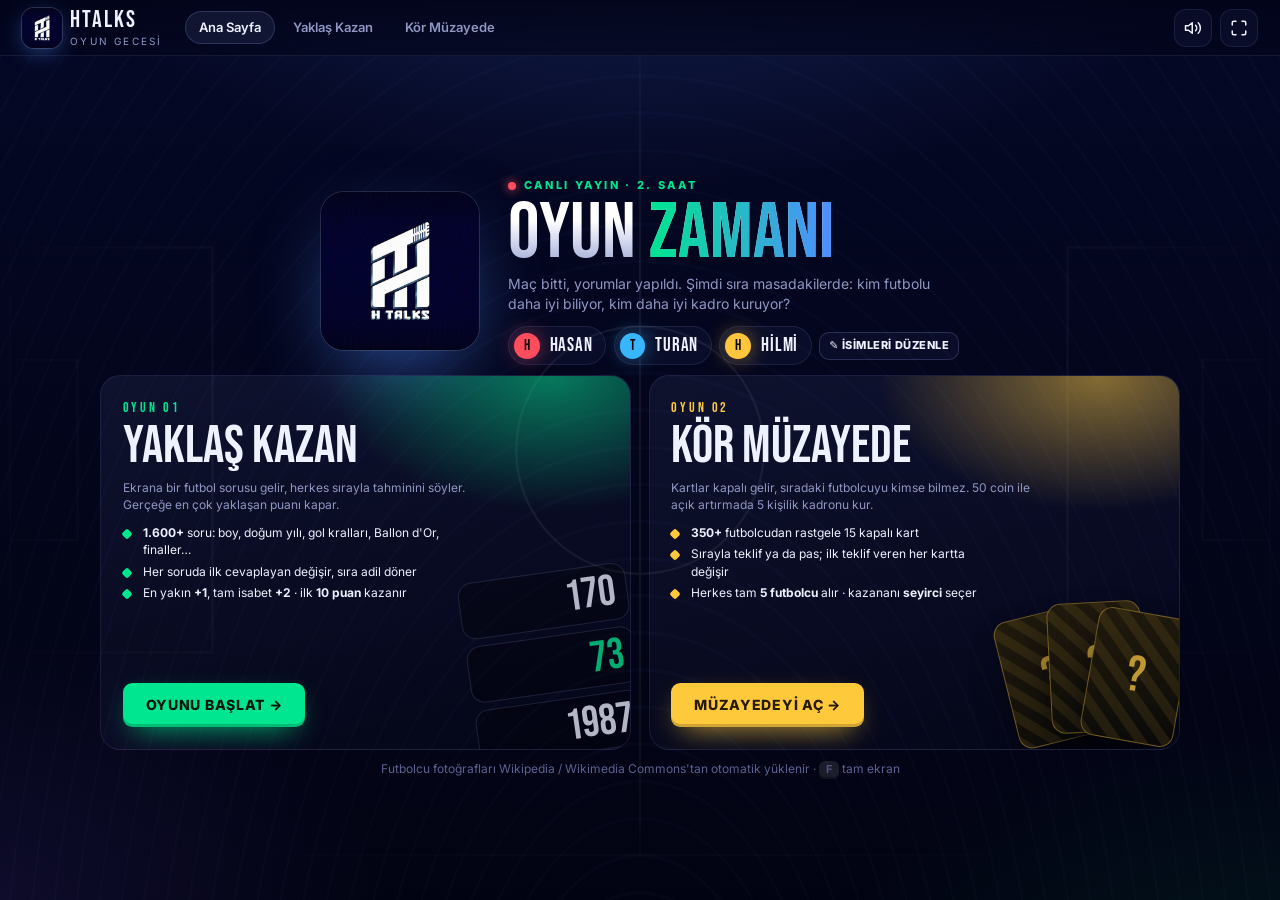
==== commit ee3995ac: "Logo, sırayla giriş akışı, tek ekran tasarım ve 1.600+ soruluk havuz - Kanalın logosu üst bara, ana " ====
--- a/index.html
+++ b/index.html
@@ -5,8 +5,9 @@
   <meta name="viewport" content="width=device-width, initial-scale=1">
   <title>HTALKS · Oyun Gecesi</title>
   <meta name="description" content="HTALKS canlı yayınının ikinci saati için futbol oyunları: Yaklaş Kazan ve Kör Müzayede.">
-  <meta name="theme-color" content="#04090d">
-  <link rel="icon" href="assets/img/favicon.svg" type="image/svg+xml">
+  <meta name="theme-color" content="#03051a">
+  <link rel="icon" href="assets/img/favicon.png" type="image/png">
+  <link rel="apple-touch-icon" href="assets/img/apple-touch-icon.png">
   <link rel="preconnect" href="https://fonts.googleapis.com">
   <link rel="preconnect" href="https://fonts.gstatic.com" crossorigin>
   <link href="https://fonts.googleapis.com/css2?family=Bebas+Neue&family=Inter:wght@400;500;600;700;800;900&display=swap" rel="stylesheet">
@@ -17,7 +18,7 @@
 
   <header class="topbar">
     <a class="brand" href="index.html">
-      <span class="brand-mark">H</span>
+      <img class="brand-logo" src="assets/img/logo.jpg" alt="HTALKS">
       <span class="brand-text"><b>HTALKS</b><small>Oyun Gecesi</small></span>
     </a>
     <nav class="nav">
@@ -25,101 +26,111 @@
       <a href="tahmin.html">Yaklaş Kazan</a>
       <a href="muzayede.html">Kör Müzayede</a>
     </nav>
-    <div class="topbar-spacer"></div>
+    <div class="spacer"></div>
     <div class="topbar-actions">
       <button class="icon-btn" id="btn-sound" aria-label="Ses"></button>
       <button class="icon-btn" id="btn-full" aria-label="Tam ekran"></button>
     </div>
   </header>
 
-  <main class="wrap">
-    <section class="hero">
-      <span class="eyebrow"><span class="dot"></span> Canlı yayın · 2. saat</span>
-      <h1>Oyun<br><em>Zamanı</em></h1>
-      <p>Maç bitti, yorumlar yapıldı. Şimdi sıra masadakilerde: kim futbolu daha iyi biliyor, kim daha iyi kadro kuruyor?</p>
-      <div class="hosts-row" id="hosts-row"></div>
+  <main class="screen home">
+    <section class="home-hero">
+      <img class="home-logo" src="assets/img/logo.jpg" alt="HTALKS logosu">
+      <div>
+        <span class="eyebrow"><span class="dot"></span> Canlı yayın · 2. saat</span>
+        <h1>Oyun <em>Zamanı</em></h1>
+        <p>Maç bitti, yorumlar yapıldı. Şimdi sıra masadakilerde: kim futbolu daha iyi biliyor, kim daha iyi kadro kuruyor?</p>
+        <div class="hosts-row">
+          <div class="hosts-row" id="hosts-row"></div>
+          <button class="btn btn-ghost btn-sm" id="btn-edit-hosts">✎ İsimleri düzenle</button>
+        </div>
+      </div>
     </section>
 
     <section class="games">
       <a class="game-card" href="tahmin.html" style="--glow:#00e58f">
         <span class="num">OYUN 01</span>
-        <h2>Yaklaş<br>Kazan</h2>
-        <p>Ekrana bir futbol sorusu gelir. Herkes tahminini gizlice yazar. Gerçeğe en çok yaklaşan puanı kapar.</p>
+        <h2>Yaklaş Kazan</h2>
+        <p>Ekrana bir futbol sorusu gelir, herkes sırayla tahminini söyler. Gerçeğe en çok yaklaşan puanı kapar.</p>
         <ul>
-          <li>Boy, gol, asist, kalecinin yediği gol, rekorlar…</li>
-          <li>En yakın tahmin <b>+1</b>, tam isabet <b>+2</b> puan</li>
-          <li>"Kim daha çok?" sorularında bilen herkes puan alır</li>
-          <li>İlk <b>10 puana</b> ulaşan kazanır</li>
+          <li><b id="q-count">1.600+</b> soru: boy, doğum yılı, gol kralları, Ballon d'Or, finaller…</li>
+          <li>Her soruda ilk cevaplayan değişir, sıra adil döner</li>
+          <li>En yakın <b>+1</b>, tam isabet <b>+2</b> · ilk <b>10 puan</b> kazanır</li>
         </ul>
         <span class="btn btn-lg go">Oyunu Başlat →</span>
-        <div class="art art-numbers" aria-hidden="true"><span>170</span><span style="color:#00e58f">73</span><span>21</span></div>
+        <div class="art art-numbers" aria-hidden="true"><span>170</span><span style="color:#00e58f">73</span><span>1987</span></div>
       </a>
 
       <a class="game-card" href="muzayede.html" style="--glow:#ffc93c">
         <span class="num">OYUN 02</span>
-        <h2>Kör<br>Müzayede</h2>
-        <p>Kartlar kapalı gelir, sıradaki futbolcuyu kimse bilmez. Herkesin 50 coin'i var; açık artırmayla 5 kişilik kadronu kur.</p>
+        <h2>Kör Müzayede</h2>
+        <p>Kartlar kapalı gelir, sıradaki futbolcuyu kimse bilmez. 50 coin ile açık artırmada 5 kişilik kadronu kur.</p>
         <ul>
-          <li>Toplam 15 futbolcu, rastgele ve sırayla</li>
-          <li>Her futbolcu <b>1 coin</b>'den açılır, en yüksek teklif alır</li>
-          <li>Herkes tam olarak <b>5 futbolcu</b> alır</li>
-          <li>Sonunda kazananı <b>seyirci</b> seçer</li>
+          <li><b id="p-count">350+</b> futbolcudan rastgele 15 kapalı kart</li>
+          <li>Sırayla teklif ya da pas; ilk teklif veren her kartta değişir</li>
+          <li>Herkes tam <b>5 futbolcu</b> alır · kazananı <b>seyirci</b> seçer</li>
         </ul>
         <span class="btn btn-lg btn-gold go">Müzayedeyi Aç →</span>
         <div class="art art-cards" aria-hidden="true"><div>?</div><div>?</div><div>?</div></div>
       </a>
     </section>
-
-    <section class="panel settings">
-      <h3>Yarışmacılar</h3>
-      <p>İsimleri ve renkleri buradan değiştirebilirsin. Her iki oyunda da kullanılır.</p>
-      <div class="settings-grid" id="hosts-edit"></div>
-      <div class="row" style="margin-top:18px">
-        <button class="btn btn-ghost btn-sm" id="hosts-reset">Varsayılana dön</button>
-        <span class="muted" style="font-size:13px">Kısayol: her ekranda <kbd>F</kbd> tam ekran.</span>
-      </div>
-    </section>
+    <div class="home-foot">Futbolcu fotoğrafları Wikipedia / Wikimedia Commons'tan otomatik yüklenir · <kbd>F</kbd> tam ekran</div>
   </main>
 
-  <footer class="footer">HTALKS Oyun Gecesi · futbolcu fotoğrafları Wikipedia / Wikimedia Commons'tan otomatik yüklenir.</footer>
+  <div class="modal" id="hosts-modal" role="dialog" aria-modal="true" aria-labelledby="hosts-title">
+    <div class="panel modal-box">
+      <h3 id="hosts-title">Yarışmacılar</h3>
+      <div id="hosts-edit"></div>
+      <div class="row" style="margin-top:8px">
+        <button class="btn" id="hosts-close">Tamam</button>
+        <button class="btn btn-ghost btn-sm" id="hosts-reset">Varsayılana dön</button>
+      </div>
+    </div>
+  </div>
 
   <script src="assets/js/common.js"></script>
+  <script src="assets/js/data-players.js"></script>
+  <script src="assets/js/data-facts.js"></script>
+  <script src="assets/js/data-questions.js"></script>
   <script>
     (function () {
       const row = HT.$("#hosts-row");
       const edit = HT.$("#hosts-edit");
+      const modal = HT.$("#hosts-modal");
 
-      function render() {
-        const hosts = HT.getHosts();
-        row.innerHTML = hosts.map((h) => `
+      // Gerçek sayılar
+      const qn = (window.QUESTIONS || []).length + (window.GENERATED_QUESTIONS || []).length;
+      const pn = (window.FOOTBALLERS || []).length;
+      if (qn) HT.$("#q-count").textContent = HT.fmt(Math.floor(qn / 100) * 100).replace(/^(\d)(\d{3})$/, "$1.$2") + "+";
+      if (pn) HT.$("#p-count").textContent = Math.floor(pn / 50) * 50 + "+";
+
+      function chips() {
+        row.innerHTML = HT.getHosts().map((h) => `
           <div class="host-chip">
             <span class="host-avatar" style="--c:${h.color}">${HT.esc(h.name[0] || "?")}</span>
-            <div><b>${HT.esc(h.name)}</b><small>${HT.esc(h.role)}</small></div>
+            <b>${HT.esc(h.name)}</b>
           </div>`).join("");
-        edit.innerHTML = hosts.map((h, i) => `
+      }
+      function form() {
+        edit.innerHTML = HT.getHosts().map((h, i) => `
           <div class="host-edit">
             <input type="color" value="${h.color}" data-i="${i}" data-k="color" aria-label="${HT.esc(h.name)} rengi">
             <input type="text" class="field" value="${HT.esc(h.name)}" maxlength="14" data-i="${i}" data-k="name" aria-label="Yarışmacı ${i + 1} adı">
           </div>`).join("");
-        hosts.forEach((h, i) => document.documentElement.style.setProperty(`--p${i + 1}`, h.color));
       }
-
       edit.addEventListener("input", (e) => {
         const t = e.target;
         if (!t.dataset.k) return;
         const hosts = HT.getHosts();
         hosts[+t.dataset.i][t.dataset.k] = t.value;
         HT.saveHosts(hosts);
-        // sadece üstteki çipleri güncelle (input odağını kaybetmemek için)
-        const h = HT.getHosts();
-        row.innerHTML = h.map((x) => `
-          <div class="host-chip">
-            <span class="host-avatar" style="--c:${x.color}">${HT.esc(x.name[0] || "?")}</span>
-            <div><b>${HT.esc(x.name)}</b><small>${HT.esc(x.role)}</small></div>
-          </div>`).join("");
+        chips();
       });
-      HT.$("#hosts-reset").addEventListener("click", () => { HT.store.del("hosts"); render(); HT.toast("Varsayılan isimler geri yüklendi"); });
-      render();
+      HT.$("#btn-edit-hosts").addEventListener("click", () => { form(); modal.classList.add("show"); });
+      HT.$("#hosts-close").addEventListener("click", () => modal.classList.remove("show"));
+      modal.addEventListener("click", (e) => { if (e.target === modal) modal.classList.remove("show"); });
+      HT.$("#hosts-reset").addEventListener("click", () => { HT.store.del("hosts"); form(); chips(); HT.toast("Varsayılan isimler geri yüklendi"); });
+      chips();
     })();
   </script>
 </body>
--- a/assets/css/style.css
+++ b/assets/css/style.css
@@ -1,26 +1,31 @@
 /* =========================================================
-   HTALKS · OYUN GECESİ — ortak stil dosyası
+   HTALKS · OYUN GECESİ
+   Tüm ekranlar tek sayfaya sığar (masaüstü). Ölçüler --u
+   birimiyle ekran yüksekliğine göre büyüyüp küçülür.
    ========================================================= */
 
 :root {
-  --bg: #04090d;
-  --bg-2: #08151c;
-  --panel: rgba(255, 255, 255, 0.045);
-  --panel-2: rgba(255, 255, 255, 0.08);
-  --line: rgba(255, 255, 255, 0.09);
-  --line-2: rgba(255, 255, 255, 0.16);
-  --text: #eef5f1;
-  --muted: #8ea69c;
-  --dim: #5d7369;
+  --u: min(1vh, 0.5625vw);
+  --bg: #03051a;
+  --bg-2: #070b2a;
+  --panel: rgba(140, 160, 255, 0.05);
+  --panel-2: rgba(140, 160, 255, 0.09);
+  --line: rgba(170, 185, 255, 0.11);
+  --line-2: rgba(170, 185, 255, 0.2);
+  --text: #eef1ff;
+  --muted: #8f97c2;
+  --dim: #5c6390;
   --accent: #00e58f;
-  --accent-2: #00b8ff;
+  --accent-2: #4f8dff;
   --gold: #ffc93c;
   --danger: #ff4d5e;
-  --radius: 22px;
-  --radius-sm: 14px;
-  --shadow: 0 30px 80px -30px rgba(0, 0, 0, 0.8);
   --font-display: "Bebas Neue", "Oswald", Impact, "Arial Narrow", sans-serif;
   --font-body: "Inter", system-ui, -apple-system, "Segoe UI", Roboto, sans-serif;
+  --shadow: 0 30px 80px -30px rgba(0, 0, 0, 0.85);
+  --topbar: max(56px, calc(var(--u) * 6.6));
+  --pad: calc(var(--u) * 1.8);
+  --gap: calc(var(--u) * 1.4);
+  --fs: max(12px, calc(var(--u) * 1.5));
   --p1: #ff4d5e;
   --p2: #38b6ff;
   --p3: #ffc53d;
@@ -28,1023 +33,550 @@
 
 * { box-sizing: border-box; }
 html, body { margin: 0; padding: 0; }
-html { -webkit-text-size-adjust: 100%; }
-
 body {
-  min-height: 100vh;
+  height: 100vh;
+  height: 100dvh;
+  overflow: hidden;
+  display: flex;
+  flex-direction: column;
   background: var(--bg);
   color: var(--text);
   font-family: var(--font-body);
-  font-size: 16px;
-  line-height: 1.5;
-  overflow-x: hidden;
+  font-size: var(--fs);
+  line-height: 1.45;
   -webkit-font-smoothing: antialiased;
 }
-
-/* Stadyum arka planı: ışık + saha çizgileri */
-.stadium-bg {
-  position: fixed;
-  inset: 0;
-  z-index: -1;
-  pointer-events: none;
-  background:
-    radial-gradient(1200px 600px at 50% -10%, rgba(0, 229, 143, 0.16), transparent 60%),
-    radial-gradient(900px 500px at 100% 100%, rgba(0, 184, 255, 0.10), transparent 60%),
-    radial-gradient(700px 500px at 0% 90%, rgba(255, 201, 60, 0.06), transparent 60%),
-    linear-gradient(180deg, #050d12 0%, #04090d 60%, #030608 100%);
-}
-.stadium-bg::before {
-  content: "";
-  position: absolute;
-  inset: 0;
-  opacity: 0.07;
-  background-image: url("data:image/svg+xml,%3Csvg xmlns='http://www.w3.org/2000/svg' viewBox='0 0 1200 800' fill='none' stroke='%23ffffff' stroke-width='2'%3E%3Crect x='40' y='40' width='1120' height='720' rx='4'/%3E%3Cline x1='600' y1='40' x2='600' y2='760'/%3E%3Ccircle cx='600' cy='400' r='110'/%3E%3Ccircle cx='600' cy='400' r='4' fill='%23ffffff'/%3E%3Crect x='40' y='220' width='180' height='360'/%3E%3Crect x='40' y='320' width='60' height='160'/%3E%3Crect x='980' y='220' width='180' height='360'/%3E%3Crect x='1100' y='320' width='60' height='160'/%3E%3Cpath d='M220 330 A90 90 0 0 1 220 470'/%3E%3Cpath d='M980 330 A90 90 0 0 0 980 470'/%3E%3C/svg%3E");
-  background-size: cover;
-  background-position: center;
-  mask-image: radial-gradient(ellipse at center, #000 30%, transparent 80%);
-  -webkit-mask-image: radial-gradient(ellipse at center, #000 30%, transparent 80%);
-}
-.stadium-bg::after {
-  content: "";
-  position: absolute;
-  inset: 0;
-  background: repeating-linear-gradient(90deg, rgba(255,255,255,0.012) 0 120px, transparent 120px 240px);
-}
-
 a { color: inherit; }
 button { font: inherit; color: inherit; }
 img { max-width: 100%; display: block; }
-
-.display { font-family: var(--font-display); letter-spacing: 0.02em; font-weight: 400; line-height: 0.95; }
+.hidden { display: none !important; }
 .muted { color: var(--muted); }
-.hidden { display: none !important; }
+
+/* ---------------- Arka plan ---------------- */
+.stadium-bg {
+  position: fixed; inset: 0; z-index: -1; pointer-events: none;
+  background:
+    radial-gradient(80vw 60vh at 50% -15%, rgba(79, 141, 255, 0.22), transparent 60%),
+    radial-gradient(60vw 50vh at 100% 110%, rgba(0, 229, 143, 0.08), transparent 60%),
+    radial-gradient(50vw 50vh at 0% 100%, rgba(120, 90, 255, 0.10), transparent 60%),
+    linear-gradient(180deg, #050826 0%, #03051a 55%, #020312 100%);
+}
+.stadium-bg::before {
+  content: ""; position: absolute; inset: 0; opacity: 0.06;
+  background-image: url("data:image/svg+xml,%3Csvg xmlns='http://www.w3.org/2000/svg' viewBox='0 0 1200 800' fill='none' stroke='%23ffffff' stroke-width='2'%3E%3Crect x='40' y='40' width='1120' height='720' rx='4'/%3E%3Cline x1='600' y1='40' x2='600' y2='760'/%3E%3Ccircle cx='600' cy='400' r='110'/%3E%3Crect x='40' y='220' width='180' height='360'/%3E%3Crect x='40' y='320' width='60' height='160'/%3E%3Crect x='980' y='220' width='180' height='360'/%3E%3Crect x='1100' y='320' width='60' height='160'/%3E%3C/svg%3E");
+  background-size: cover; background-position: center;
+  mask-image: radial-gradient(ellipse at center, #000 30%, transparent 80%);
+  -webkit-mask-image: radial-gradient(ellipse at center, #000 30%, transparent 80%);
+}
+.stadium-bg::after {
+  content: ""; position: absolute; inset: 0;
+  background: repeating-radial-gradient(ellipse at 50% 120%, rgba(120, 140, 255, 0.025) 0 2px, transparent 2px 22px);
+}
 
 /* ---------------- Üst bar ---------------- */
 .topbar {
-  position: sticky;
-  top: 0;
+  flex: 0 0 var(--topbar);
+  height: var(--topbar);
+  display: flex; align-items: center; gap: calc(var(--u) * 1.6);
+  padding: 0 calc(var(--u) * 3);
+  background: linear-gradient(180deg, rgba(3, 5, 26, 0.95), rgba(3, 5, 26, 0.6));
+  border-bottom: 1px solid var(--line);
+  backdrop-filter: blur(12px);
   z-index: 50;
-  display: flex;
-  align-items: center;
-  gap: 18px;
-  padding: 14px clamp(16px, 3vw, 36px);
-  background: linear-gradient(180deg, rgba(4, 9, 13, 0.92), rgba(4, 9, 13, 0.55));
-  backdrop-filter: blur(14px);
-  -webkit-backdrop-filter: blur(14px);
-  border-bottom: 1px solid var(--line);
-}
-.brand {
-  display: flex;
-  align-items: center;
-  gap: 12px;
-  text-decoration: none;
-  flex-shrink: 0;
-}
-.brand-mark {
-  width: 42px;
-  height: 42px;
-  border-radius: 12px;
-  display: grid;
-  place-items: center;
-  font-family: var(--font-display);
-  font-size: 30px;
-  color: #04110b;
-  background: linear-gradient(135deg, var(--accent), #8dffcf);
-  box-shadow: 0 0 0 1px rgba(255,255,255,0.15) inset, 0 8px 30px -6px rgba(0, 229, 143, 0.6);
-  position: relative;
-}
-.brand-mark::after {
-  content: "";
-  position: absolute;
-  right: -4px; top: -4px;
-  width: 12px; height: 12px;
-  border-radius: 50%;
-  background: var(--danger);
-  box-shadow: 0 0 0 3px var(--bg), 0 0 12px var(--danger);
-  animation: livePulse 1.6s ease-in-out infinite;
-}
-@keyframes livePulse { 50% { opacity: 0.35; } }
+}
+.brand { display: flex; align-items: center; gap: calc(var(--u) * 1.2); text-decoration: none; flex-shrink: 0; }
+.brand-logo {
+  width: calc(var(--topbar) - 16px); height: calc(var(--topbar) - 16px);
+  border-radius: 12px; object-fit: cover;
+  box-shadow: 0 0 0 1px rgba(255,255,255,0.15), 0 6px 24px -6px rgba(79,141,255,0.7);
+}
 .brand-text { display: flex; flex-direction: column; line-height: 1; }
-.brand-text b { font-family: var(--font-display); font-size: 26px; letter-spacing: 0.06em; font-weight: 400; }
-.brand-text small { font-size: 11px; letter-spacing: 0.22em; color: var(--muted); text-transform: uppercase; margin-top: 3px; }
-
-.nav { display: flex; gap: 6px; margin-left: 10px; }
-.nav a {
-  text-decoration: none;
-  font-size: 14px;
-  font-weight: 600;
-  color: var(--muted);
-  padding: 8px 14px;
-  border-radius: 999px;
-  transition: 0.2s;
-}
+.brand-text b { font-family: var(--font-display); font-weight: 400; font-size: calc(var(--topbar) * 0.42); letter-spacing: 0.08em; }
+.brand-text small { font-size: max(10px, calc(var(--u) * 1.05)); letter-spacing: 0.22em; color: var(--muted); text-transform: uppercase; margin-top: 3px; }
+.live { display: inline-flex; align-items: center; gap: 6px; margin-left: 6px; padding: 3px 8px; border-radius: 6px; background: rgba(255,77,94,0.15); color: var(--danger); font-size: 10px; font-weight: 900; letter-spacing: 0.15em; }
+.live::before { content: ""; width: 7px; height: 7px; border-radius: 50%; background: var(--danger); box-shadow: 0 0 8px var(--danger); animation: blink 1.6s infinite; }
+@keyframes blink { 50% { opacity: 0.3; } }
+.nav { display: flex; gap: 4px; margin-left: calc(var(--u) * 1.5); }
+.nav a { text-decoration: none; font-weight: 600; color: var(--muted); padding: 7px 14px; border-radius: 999px; transition: 0.2s; font-size: max(13px, calc(var(--u) * 1.4)); }
 .nav a:hover { color: var(--text); background: var(--panel); }
 .nav a.active { color: var(--text); background: var(--panel-2); box-shadow: inset 0 0 0 1px var(--line-2); }
-.topbar-spacer { flex: 1; }
+.spacer { flex: 1; }
 .topbar-actions { display: flex; gap: 8px; }
-
 .icon-btn {
-  width: 40px;
-  height: 40px;
-  border-radius: 12px;
-  border: 1px solid var(--line);
-  background: var(--panel);
-  display: grid;
-  place-items: center;
-  cursor: pointer;
-  transition: 0.2s;
-  font-size: 18px;
+  width: max(38px, calc(var(--u) * 4.2)); height: max(38px, calc(var(--u) * 4.2));
+  border-radius: 12px; border: 1px solid var(--line); background: var(--panel);
+  display: grid; place-items: center; cursor: pointer; transition: 0.2s; font-size: 17px;
 }
 .icon-btn:hover { background: var(--panel-2); border-color: var(--line-2); }
 .icon-btn svg { width: 18px; height: 18px; }
+
+/* Ana içerik: kalan yüksekliği doldurur */
+.screen {
+  flex: 1 1 auto; min-height: 0;
+  padding: var(--pad) calc(var(--u) * 3);
+  display: flex; flex-direction: column; gap: var(--gap);
+  width: 100%; max-width: 1920px; margin: 0 auto;
+}
 
 /* ---------------- Butonlar ---------------- */
 .btn {
   --c: var(--accent);
-  display: inline-flex;
-  align-items: center;
-  justify-content: center;
-  gap: 10px;
-  padding: 14px 24px;
-  border-radius: 14px;
-  border: 0;
-  cursor: pointer;
-  font-weight: 800;
-  font-size: 15px;
-  letter-spacing: 0.04em;
-  text-transform: uppercase;
-  text-decoration: none;
-  color: #03140c;
-  background: var(--c);
-  box-shadow: 0 10px 30px -10px var(--c), inset 0 -3px 0 rgba(0,0,0,0.18);
-  transition: transform 0.15s, filter 0.2s, box-shadow 0.2s, opacity 0.2s;
-  user-select: none;
+  display: inline-flex; align-items: center; justify-content: center; gap: 10px;
+  padding: calc(var(--u) * 1.3) calc(var(--u) * 2.4);
+  border-radius: calc(var(--u) * 1.3);
+  border: 0; cursor: pointer;
+  font-weight: 800; font-size: max(12px, calc(var(--u) * 1.45)); letter-spacing: 0.05em; text-transform: uppercase;
+  text-decoration: none; color: #03140c; background: var(--c);
+  box-shadow: 0 10px 30px -12px var(--c), inset 0 -3px 0 rgba(0,0,0,0.18);
+  transition: transform 0.15s, filter 0.2s, opacity 0.2s;
+  user-select: none; white-space: nowrap;
 }
 .btn:hover { filter: brightness(1.1); transform: translateY(-1px); }
 .btn:active { transform: translateY(1px) scale(0.98); }
-.btn:disabled, .btn.disabled { opacity: 0.35; cursor: not-allowed; filter: grayscale(0.4); transform: none; }
-.btn-lg { padding: 18px 34px; font-size: 18px; border-radius: 16px; }
-.btn-xl { padding: 22px 44px; font-size: 22px; border-radius: 18px; font-family: var(--font-display); font-weight: 400; letter-spacing: 0.08em; }
+.btn:disabled { opacity: 0.3; cursor: not-allowed; filter: grayscale(0.4); transform: none; }
+.btn-lg { padding: calc(var(--u) * 1.7) calc(var(--u) * 3.2); font-size: max(14px, calc(var(--u) * 1.8)); }
+.btn-xl { padding: calc(var(--u) * 1.8) calc(var(--u) * 4); font-family: var(--font-display); font-weight: 400; letter-spacing: 0.08em; font-size: max(20px, calc(var(--u) * 3)); }
 .btn-gold { --c: var(--gold); color: #261b00; }
 .btn-red { --c: var(--danger); color: #fff; }
-.btn-ghost {
-  background: var(--panel);
-  color: var(--text);
-  box-shadow: inset 0 0 0 1px var(--line-2);
-}
+.btn-ghost { background: var(--panel); color: var(--text); box-shadow: inset 0 0 0 1px var(--line-2); }
 .btn-ghost:hover { background: var(--panel-2); }
-.btn-sm { padding: 9px 14px; font-size: 12px; border-radius: 10px; }
+.btn-sm { padding: calc(var(--u) * 0.8) calc(var(--u) * 1.4); font-size: max(11px, calc(var(--u) * 1.15)); border-radius: 10px; }
+.pulse { animation: pulseBtn 1.4s ease-in-out infinite; }
+@keyframes pulseBtn { 50% { box-shadow: 0 0 0 6px color-mix(in srgb, var(--c) 30%, transparent), 0 10px 40px -8px var(--c); } }
 
 kbd {
-  display: inline-block;
-  min-width: 22px;
-  padding: 1px 6px;
-  border-radius: 6px;
-  font-family: var(--font-body);
-  font-size: 11px;
-  font-weight: 700;
-  text-align: center;
-  background: rgba(255,255,255,0.1);
-  box-shadow: inset 0 -2px 0 rgba(0,0,0,0.35);
-  color: var(--text);
-  opacity: 0.8;
+  display: inline-block; min-width: 20px; padding: 1px 6px; border-radius: 6px;
+  font-family: var(--font-body); font-size: 11px; font-weight: 700; text-align: center;
+  background: rgba(255,255,255,0.12); box-shadow: inset 0 -2px 0 rgba(0,0,0,0.35); color: inherit; opacity: 0.85;
+  letter-spacing: 0;
 }
 
 /* ---------------- Paneller ---------------- */
 .panel {
-  background: linear-gradient(180deg, rgba(255,255,255,0.06), rgba(255,255,255,0.025));
+  background: linear-gradient(180deg, rgba(150,170,255,0.07), rgba(150,170,255,0.025));
   border: 1px solid var(--line);
-  border-radius: var(--radius);
+  border-radius: calc(var(--u) * 2.2);
   box-shadow: var(--shadow);
 }
-.wrap { width: min(1280px, 100% - 32px); margin: 0 auto; }
-.wrap-wide { width: min(1680px, 100% - 32px); margin: 0 auto; }
-
-.eyebrow {
-  display: inline-flex;
-  align-items: center;
-  gap: 8px;
-  font-size: 12px;
-  font-weight: 800;
-  letter-spacing: 0.24em;
-  text-transform: uppercase;
-  color: var(--accent);
-}
-.eyebrow .dot { width: 8px; height: 8px; border-radius: 50%; background: var(--danger); box-shadow: 0 0 10px var(--danger); animation: livePulse 1.6s infinite; }
-
-.pill {
-  display: inline-flex;
-  align-items: center;
-  gap: 8px;
-  padding: 7px 14px;
-  border-radius: 999px;
-  font-size: 13px;
-  font-weight: 700;
-  letter-spacing: 0.06em;
-  text-transform: uppercase;
-  background: var(--panel-2);
-  border: 1px solid var(--line-2);
-}
-
-/* ---------------- Ana sayfa ---------------- */
-.hero { padding: clamp(40px, 8vh, 90px) 0 30px; text-align: center; }
-.hero h1 {
-  font-family: var(--font-display);
-  font-weight: 400;
-  font-size: clamp(64px, 11vw, 168px);
-  line-height: 0.85;
-  margin: 18px 0 14px;
-  letter-spacing: 0.01em;
-  background: linear-gradient(180deg, #ffffff 30%, #9fb9ad);
-  -webkit-background-clip: text;
-  background-clip: text;
-  color: transparent;
-}
-.hero h1 em {
-  font-style: normal;
-  background: linear-gradient(90deg, var(--accent), var(--accent-2));
-  -webkit-background-clip: text;
-  background-clip: text;
-  color: transparent;
-}
-.hero p { color: var(--muted); font-size: clamp(16px, 1.6vw, 20px); max-width: 640px; margin: 0 auto; }
-
-.hosts-row { display: flex; justify-content: center; gap: 14px; margin: 34px 0 10px; flex-wrap: wrap; }
-.host-chip {
-  display: flex;
-  align-items: center;
-  gap: 12px;
-  padding: 10px 18px 10px 10px;
-  border-radius: 999px;
-  background: var(--panel);
-  border: 1px solid var(--line);
-}
+.eyebrow { display: inline-flex; align-items: center; gap: 8px; font-size: max(11px, calc(var(--u) * 1.15)); font-weight: 800; letter-spacing: 0.24em; text-transform: uppercase; color: var(--accent); }
+.eyebrow .dot { width: 8px; height: 8px; border-radius: 50%; background: var(--danger); box-shadow: 0 0 10px var(--danger); animation: blink 1.6s infinite; }
+.pill { display: inline-flex; align-items: center; gap: 8px; padding: calc(var(--u) * 0.55) calc(var(--u) * 1.3); border-radius: 999px; font-size: max(11px, calc(var(--u) * 1.2)); font-weight: 800; letter-spacing: 0.06em; text-transform: uppercase; background: var(--panel-2); border: 1px solid var(--line-2); }
 .host-avatar {
-  width: 42px; height: 42px;
-  border-radius: 50%;
-  display: grid; place-items: center;
-  font-family: var(--font-display);
-  font-size: 24px;
-  color: #0a0a0a;
-  background: var(--c);
-  box-shadow: 0 0 22px -4px var(--c);
-}
-.host-chip b { font-size: 17px; }
-.host-chip small { display: block; color: var(--muted); font-size: 12px; line-height: 1.1; }
-
-.games { display: grid; grid-template-columns: repeat(2, 1fr); gap: 26px; padding: 34px 0 30px; }
-.game-card {
-  position: relative;
-  overflow: hidden;
-  border-radius: 28px;
-  padding: 34px;
-  text-decoration: none;
-  min-height: 460px;
-  display: flex;
-  flex-direction: column;
-  border: 1px solid var(--line);
-  background: linear-gradient(160deg, rgba(255,255,255,0.07), rgba(255,255,255,0.015));
-  transition: transform 0.35s cubic-bezier(.2,.8,.2,1), border-color 0.3s, box-shadow 0.3s;
-  isolation: isolate;
-}
-.game-card::before {
-  content: "";
-  position: absolute;
-  inset: 0;
-  z-index: -1;
-  background: radial-gradient(600px 300px at 80% 0%, var(--glow), transparent 60%);
-  opacity: 0.55;
-  transition: opacity 0.3s;
-}
-.game-card:hover { transform: translateY(-6px); border-color: var(--line-2); box-shadow: 0 40px 80px -40px var(--glow); }
-.game-card:hover::before { opacity: 0.9; }
-.game-card .num {
-  font-family: var(--font-display);
-  font-size: 18px;
-  letter-spacing: 0.2em;
-  color: var(--glow);
-}
-.game-card h2 {
-  font-family: var(--font-display);
-  font-weight: 400;
-  font-size: clamp(54px, 6vw, 86px);
-  line-height: 0.88;
-  margin: 10px 0 14px;
-}
-.game-card p { color: var(--muted); margin: 0 0 18px; max-width: 460px; }
-.game-card ul { list-style: none; padding: 0; margin: 0 0 26px; display: grid; gap: 8px; }
-.game-card ul { max-width: 64%; }
-.game-card li { position: relative; padding-left: 20px; font-size: 15px; }
-.game-card li::before { content: ""; position: absolute; left: 0; top: 8px; width: 8px; height: 8px; border-radius: 2px; background: var(--glow); transform: rotate(45deg); }
-.game-card .go { margin-top: auto; align-self: flex-start; }
-.game-card .art { position: absolute; right: -10px; bottom: -10px; width: 34%; max-width: 260px; opacity: 0.75; z-index: -1; pointer-events: none; }
-
-.art-numbers { display: grid; gap: 10px; transform: rotate(-8deg); }
-.art-numbers span {
-  font-family: var(--font-display);
-  font-size: 64px;
-  line-height: 1;
-  padding: 10px 18px;
-  border-radius: 16px;
-  background: rgba(0,0,0,0.35);
-  border: 1px solid var(--line-2);
-  text-align: right;
-}
-.art-cards { position: relative; height: 260px; }
-.art-cards div {
-  position: absolute;
-  bottom: 20px;
-  width: 140px;
-  height: 196px;
-  border-radius: 16px;
-  border: 1px solid rgba(255, 201, 60, 0.5);
-  background:
-    repeating-linear-gradient(45deg, rgba(255,201,60,0.12) 0 10px, transparent 10px 20px),
-    linear-gradient(160deg, #2a2208, #0d0b03);
-  box-shadow: 0 20px 40px -10px #000;
-  display: grid; place-items: center;
-  font-family: var(--font-display);
-  font-size: 70px;
-  color: var(--gold);
-}
-.art-cards div:nth-child(1) { right: 150px; transform: rotate(-14deg); }
-.art-cards div:nth-child(2) { right: 80px; transform: rotate(-3deg); bottom: 36px; }
-.art-cards div:nth-child(3) { right: 10px; transform: rotate(10deg); }
-
-.settings { padding: 28px; margin-bottom: 60px; }
-.settings h3 { margin: 0 0 4px; font-family: var(--font-display); font-weight: 400; font-size: 34px; }
-.settings > p { margin: 0 0 20px; color: var(--muted); }
-.settings-grid { display: grid; grid-template-columns: repeat(3, 1fr); gap: 16px; }
-.host-edit {
-  display: flex; gap: 12px; align-items: center;
-  padding: 14px; border-radius: 16px;
-  background: rgba(0,0,0,0.25);
-  border: 1px solid var(--line);
-}
-.host-edit input[type="text"] { flex: 1; }
-.host-edit input[type="color"] {
-  width: 46px; height: 46px; padding: 0; border: 0; border-radius: 12px; background: none; cursor: pointer;
-}
-.host-edit input[type="color"]::-webkit-color-swatch-wrapper { padding: 0; }
-.host-edit input[type="color"]::-webkit-color-swatch { border: 2px solid rgba(255,255,255,0.2); border-radius: 12px; }
-
-.field, input.field, select.field, textarea.field {
-  width: 100%;
-  padding: 13px 16px;
-  border-radius: 12px;
-  border: 1px solid var(--line-2);
-  background: rgba(0, 0, 0, 0.35);
-  color: var(--text);
-  font: inherit;
-  font-size: 16px;
-  outline: none;
-  transition: border-color 0.2s, box-shadow 0.2s;
+  --s: calc(var(--u) * 4.4);
+  width: var(--s); height: var(--s); flex-shrink: 0;
+  border-radius: 50%; display: grid; place-items: center;
+  font-family: var(--font-display); font-size: calc(var(--s) * 0.58); color: #0a0a0a;
+  background: var(--c); box-shadow: 0 0 22px -4px var(--c);
+}
+.field, input.field, select.field {
+  width: 100%; padding: calc(var(--u) * 1.1) calc(var(--u) * 1.5);
+  border-radius: 12px; border: 1px solid var(--line-2); background: rgba(0, 0, 0, 0.35);
+  color: var(--text); font: inherit; outline: none; transition: border-color 0.2s, box-shadow 0.2s;
 }
 .field:focus { border-color: var(--accent); box-shadow: 0 0 0 4px rgba(0, 229, 143, 0.15); }
-label.lbl { display: block; font-size: 12px; font-weight: 700; letter-spacing: 0.14em; text-transform: uppercase; color: var(--muted); margin-bottom: 8px; }
-
-.footer { text-align: center; color: var(--dim); font-size: 13px; padding: 20px 0 40px; }
-
-/* ---------------- Kurulum ekranları ---------------- */
-.setup { padding: 40px 0 70px; }
-.setup-head { text-align: center; margin-bottom: 30px; }
-.setup-head h1 { font-family: var(--font-display); font-weight: 400; font-size: clamp(60px, 9vw, 130px); margin: 10px 0 8px; line-height: 0.85; }
-.setup-head p { color: var(--muted); max-width: 680px; margin: 0 auto; font-size: 18px; }
-.setup-grid { display: grid; grid-template-columns: 1.1fr 0.9fr; gap: 22px; }
-.setup-box { padding: 26px; }
-.setup-box h3 { margin: 0 0 16px; font-size: 13px; letter-spacing: 0.2em; text-transform: uppercase; color: var(--muted); }
-.rules { list-style: none; margin: 0; padding: 0; display: grid; gap: 14px; counter-reset: r; }
-.rules li { display: grid; grid-template-columns: 40px 1fr; gap: 14px; align-items: start; counter-increment: r; }
-.rules li::before {
-  content: counter(r);
-  width: 40px; height: 40px;
-  display: grid; place-items: center;
-  border-radius: 12px;
-  font-family: var(--font-display);
-  font-size: 24px;
-  background: rgba(0, 229, 143, 0.12);
-  color: var(--accent);
-  border: 1px solid rgba(0, 229, 143, 0.3);
-}
-.rules li > div > b { display: block; font-size: 16px; }
-.rules li > div > span { display: block; color: var(--muted); font-size: 14px; }
-.rules li > div > span b { color: var(--text); }
+label.lbl { display: block; font-size: 12px; font-weight: 700; letter-spacing: 0.14em; text-transform: uppercase; color: var(--muted); margin-bottom: 6px; }
+.row { display: flex; gap: calc(var(--u) * 1.2); align-items: center; flex-wrap: wrap; }
 
 .seg { display: flex; flex-wrap: wrap; gap: 8px; }
-.seg button {
-  padding: 11px 16px;
-  border-radius: 12px;
-  border: 1px solid var(--line-2);
-  background: rgba(0,0,0,0.3);
-  cursor: pointer;
-  font-weight: 700;
-  font-size: 14px;
-  transition: 0.2s;
-}
+.seg button { padding: calc(var(--u) * 0.9) calc(var(--u) * 1.6); border-radius: 12px; border: 1px solid var(--line-2); background: rgba(0,0,0,0.3); cursor: pointer; font-weight: 700; transition: 0.2s; }
 .seg button:hover { border-color: var(--accent); }
 .seg button.on { background: var(--accent); color: #03140c; border-color: var(--accent); }
-.chk-list { display: flex; flex-wrap: wrap; gap: 8px; }
-.chk {
-  display: inline-flex; align-items: center; gap: 8px;
-  padding: 9px 14px;
-  border-radius: 999px;
-  border: 1px solid var(--line-2);
-  background: rgba(0,0,0,0.3);
-  cursor: pointer;
-  font-size: 14px; font-weight: 600;
-  user-select: none;
-  transition: 0.2s;
-}
+.chk-list { display: flex; flex-wrap: wrap; gap: calc(var(--u) * 0.7); }
+.chk { display: inline-flex; align-items: center; gap: 7px; padding: calc(var(--u) * 0.6) calc(var(--u) * 1.2); border-radius: 999px; border: 1px solid var(--line-2); background: rgba(0,0,0,0.3); cursor: pointer; font-weight: 600; user-select: none; transition: 0.2s; font-size: max(12px, calc(var(--u) * 1.3)); }
 .chk input { display: none; }
-.chk .box { width: 16px; height: 16px; border-radius: 5px; border: 2px solid var(--muted); display: grid; place-items: center; transition: 0.2s; }
+.chk .box { width: 15px; height: 15px; border-radius: 5px; border: 2px solid var(--muted); display: grid; place-items: center; transition: 0.2s; }
 .chk input:checked + .box { background: var(--accent); border-color: var(--accent); }
 .chk input:checked + .box::after { content: ""; width: 7px; height: 4px; border-left: 2px solid #03140c; border-bottom: 2px solid #03140c; transform: rotate(-45deg) translate(1px, -1px); }
-.chk .count { color: var(--muted); font-weight: 500; font-size: 12px; }
-.stack { display: grid; gap: 22px; }
-.row { display: flex; gap: 12px; align-items: center; flex-wrap: wrap; }
-.center { text-align: center; }
-
-/* ---------------- Oyun ekranı genel ---------------- */
-.game-screen { padding: 20px 0 30px; }
-
-.scoreboard { display: grid; grid-template-columns: repeat(3, 1fr); gap: 14px; }
+.chk .count { color: var(--muted); font-weight: 500; font-size: 11px; }
+
+/* ---------------- Fotoğraf ---------------- */
+.photo {
+  position: relative; overflow: hidden; flex-shrink: 0;
+  background: radial-gradient(circle at 50% 35%, rgba(255,255,255,0.12), transparent 60%), linear-gradient(160deg, #1b2350, #0a0e2a);
+  border: 1px solid var(--line-2);
+}
+.photo img { position: absolute; inset: 0; width: 100%; height: 100%; object-fit: cover; object-position: 50% 18%; opacity: 0; transition: opacity 0.6s; }
+.photo.loaded img { opacity: 1; }
+.photo .initials { position: absolute; inset: 0; display: grid; place-items: center; font-family: var(--font-display); font-size: 2.4em; color: rgba(255,255,255,0.72); transition: opacity 0.4s; }
+.photo.loaded .initials { opacity: 0; }
+.photo.loading::after { content: ""; position: absolute; inset: 0; background: linear-gradient(100deg, transparent 30%, rgba(255,255,255,0.08) 50%, transparent 70%); background-size: 200% 100%; animation: shimmer 1.2s infinite; }
+@keyframes shimmer { from { background-position: 150% 0; } to { background-position: -50% 0; } }
+
+/* =========================================================
+   ANA SAYFA
+   ========================================================= */
+.home { justify-content: center; }
+.home-hero { display: flex; align-items: center; justify-content: center; gap: calc(var(--u) * 4); flex: 0 0 auto; }
+.home-logo { width: calc(var(--u) * 22); height: calc(var(--u) * 22); border-radius: calc(var(--u) * 3.2); object-fit: cover; box-shadow: 0 0 0 1px rgba(255,255,255,0.12), 0 30px 80px -20px rgba(79,141,255,0.6); }
+.home-hero h1 { font-family: var(--font-display); font-weight: 400; font-size: calc(var(--u) * 11); line-height: 0.86; margin: calc(var(--u) * 0.8) 0; background: linear-gradient(180deg, #fff 30%, #9aa6d6); -webkit-background-clip: text; background-clip: text; color: transparent; }
+.home-hero h1 em { font-style: normal; background: linear-gradient(90deg, var(--accent), var(--accent-2)); -webkit-background-clip: text; background-clip: text; color: transparent; }
+.home-hero p { margin: 0 0 calc(var(--u) * 1.6); color: var(--muted); font-size: max(14px, calc(var(--u) * 1.8)); max-width: calc(var(--u) * 62); }
+.hosts-row { display: flex; gap: calc(var(--u) * 1); flex-wrap: wrap; align-items: center; }
+.host-chip { display: flex; align-items: center; gap: 10px; padding: calc(var(--u) * 0.7) calc(var(--u) * 1.8) calc(var(--u) * 0.7) calc(var(--u) * 0.7); border-radius: 999px; background: var(--panel); border: 1px solid var(--line); }
+.host-chip .host-avatar { --s: calc(var(--u) * 3.6); }
+.host-chip b { font-family: var(--font-display); font-weight: 400; font-size: calc(var(--u) * 2.6); letter-spacing: 0.04em; }
+.games { flex: 1 1 auto; min-height: 0; max-height: calc(var(--u) * 52); display: grid; grid-template-columns: 1fr 1fr; gap: calc(var(--u) * 2.4); width: 100%; max-width: calc(var(--u) * 150); margin: 0 auto; }
+.game-card {
+  position: relative; overflow: hidden; isolation: isolate;
+  border-radius: calc(var(--u) * 2.8); padding: calc(var(--u) * 3);
+  text-decoration: none; display: flex; flex-direction: column;
+  border: 1px solid var(--line);
+  background: linear-gradient(160deg, rgba(150,170,255,0.08), rgba(150,170,255,0.015));
+  transition: transform 0.35s cubic-bezier(.2,.8,.2,1), border-color 0.3s, box-shadow 0.3s;
+}
+.game-card::before { content: ""; position: absolute; inset: 0; z-index: -1; background: radial-gradient(70% 60% at 85% 0%, var(--glow), transparent 60%); opacity: 0.5; transition: opacity 0.3s; }
+.game-card:hover { transform: translateY(-5px); border-color: var(--line-2); box-shadow: 0 40px 80px -40px var(--glow); }
+.game-card:hover::before { opacity: 0.85; }
+.game-card .num { font-family: var(--font-display); font-size: calc(var(--u) * 2); letter-spacing: 0.2em; color: var(--glow); }
+.game-card h2 { font-family: var(--font-display); font-weight: 400; font-size: calc(var(--u) * 7.4); line-height: 0.88; margin: calc(var(--u) * 0.6) 0 calc(var(--u) * 1.2); }
+.game-card p { color: var(--muted); margin: 0 0 calc(var(--u) * 1.4); max-width: 75%; }
+.game-card ul { list-style: none; padding: 0; margin: 0 0 calc(var(--u) * 2); display: grid; gap: calc(var(--u) * 0.6); max-width: 66%; }
+.game-card li { position: relative; padding-left: 20px; }
+.game-card li::before { content: ""; position: absolute; left: 0; top: 0.5em; width: 8px; height: 8px; border-radius: 2px; background: var(--glow); transform: rotate(45deg); }
+.game-card .go { margin-top: auto; align-self: flex-start; }
+.game-card .art { position: absolute; right: calc(var(--u) * -1); bottom: calc(var(--u) * -1); width: 32%; opacity: 0.75; z-index: -1; pointer-events: none; }
+.art-numbers { display: grid; gap: calc(var(--u) * 1); transform: rotate(-8deg); }
+.art-numbers span { font-family: var(--font-display); font-size: calc(var(--u) * 6); line-height: 1; padding: calc(var(--u) * 0.8) calc(var(--u) * 1.6); border-radius: 14px; background: rgba(0,0,0,0.35); border: 1px solid var(--line-2); text-align: right; }
+.art-cards { position: relative; height: calc(var(--u) * 24); }
+.art-cards div { position: absolute; bottom: calc(var(--u) * 2); width: calc(var(--u) * 13); height: calc(var(--u) * 18); border-radius: 14px; border: 1px solid rgba(255,201,60,0.5); background: repeating-linear-gradient(45deg, rgba(255,201,60,0.12) 0 10px, transparent 10px 20px), linear-gradient(160deg, #2a2208, #0d0b03); box-shadow: 0 20px 40px -10px #000; display: grid; place-items: center; font-family: var(--font-display); font-size: calc(var(--u) * 7); color: var(--gold); }
+.art-cards div:nth-child(1) { right: 52%; transform: rotate(-14deg); }
+.art-cards div:nth-child(2) { right: 26%; transform: rotate(-3deg); bottom: calc(var(--u) * 3.4); }
+.art-cards div:nth-child(3) { right: 2%; transform: rotate(10deg); }
+.home-foot { text-align: center; color: var(--dim); font-size: 12px; flex: 0 0 auto; }
+
+/* =========================================================
+   KURULUM EKRANLARI
+   ========================================================= */
+.setup-head { text-align: center; flex: 0 0 auto; }
+.setup-head h1 { font-family: var(--font-display); font-weight: 400; font-size: calc(var(--u) * 9.5); line-height: 0.85; margin: calc(var(--u) * 0.6) 0; }
+.setup-head p { color: var(--muted); max-width: calc(var(--u) * 80); margin: 0 auto; font-size: max(13px, calc(var(--u) * 1.7)); }
+.setup-grid { flex: 1 1 auto; min-height: 0; display: grid; grid-template-columns: 1.05fr 0.95fr; gap: calc(var(--u) * 2); width: 100%; max-width: calc(var(--u) * 150); margin: 0 auto; }
+.setup-box { padding: calc(var(--u) * 2.4); display: flex; flex-direction: column; gap: calc(var(--u) * 1.8); min-height: 0; overflow: hidden; }
+.setup-box h3 { margin: 0 0 calc(var(--u) * 0.9); font-size: max(11px, calc(var(--u) * 1.15)); letter-spacing: 0.2em; text-transform: uppercase; color: var(--muted); }
+.rules { list-style: none; margin: 0; padding: 0; display: grid; gap: calc(var(--u) * 1.3); counter-reset: r; }
+.rules li { display: grid; grid-template-columns: calc(var(--u) * 3.6) 1fr; gap: calc(var(--u) * 1.3); align-items: start; counter-increment: r; }
+.rules li::before { content: counter(r); width: calc(var(--u) * 3.6); height: calc(var(--u) * 3.6); display: grid; place-items: center; border-radius: 10px; font-family: var(--font-display); font-size: calc(var(--u) * 2.2); background: rgba(0, 229, 143, 0.12); color: var(--accent); border: 1px solid rgba(0, 229, 143, 0.3); }
+.rules li > div > b { display: block; font-size: max(13px, calc(var(--u) * 1.6)); }
+.rules li > div > span { display: block; color: var(--muted); }
+.rules li > div > span b { color: var(--text); }
+.setup-actions { margin-top: auto; }
+
+/* =========================================================
+   OYUN 1 · YAKLAŞ KAZAN
+   ========================================================= */
+.scoreboard { flex: 0 0 auto; display: grid; grid-template-columns: repeat(3, 1fr); gap: var(--gap); }
 .score-card {
   --c: var(--accent);
-  position: relative;
-  overflow: hidden;
-  display: flex;
-  align-items: center;
-  gap: 14px;
-  padding: 14px 18px;
-  border-radius: 18px;
+  position: relative; overflow: hidden;
+  display: flex; align-items: center; gap: calc(var(--u) * 1.3);
+  height: calc(var(--u) * 8); padding: 0 calc(var(--u) * 1.8);
+  border-radius: calc(var(--u) * 1.8);
   background: linear-gradient(120deg, color-mix(in srgb, var(--c) 22%, transparent), rgba(255,255,255,0.03) 60%);
   border: 1px solid color-mix(in srgb, var(--c) 40%, transparent);
-  transition: 0.3s;
-}
-.score-card .host-avatar { width: 50px; height: 50px; font-size: 28px; }
-.score-card .nm { font-family: var(--font-display); font-size: 30px; line-height: 1; }
-.score-card .sub { font-size: 12px; color: var(--muted); letter-spacing: 0.08em; text-transform: uppercase; }
-.score-card .pts {
-  margin-left: auto;
-  font-family: var(--font-display);
-  font-size: 58px;
-  line-height: 0.9;
-  color: var(--c);
-  text-shadow: 0 0 30px color-mix(in srgb, var(--c) 60%, transparent);
-  min-width: 1.2em;
-  text-align: right;
-}
+}
+.score-card .nm { font-family: var(--font-display); font-size: calc(var(--u) * 3.2); line-height: 1; }
+.score-card .sub { font-size: max(10px, calc(var(--u) * 1.05)); color: var(--muted); letter-spacing: 0.1em; text-transform: uppercase; font-weight: 700; }
+.score-card.leader .sub { color: var(--c); }
+.score-card .pts { margin-left: auto; font-family: var(--font-display); font-size: calc(var(--u) * 6); line-height: 0.9; color: var(--c); text-shadow: 0 0 30px color-mix(in srgb, var(--c) 60%, transparent); }
 .score-card .bar { position: absolute; left: 0; bottom: 0; height: 4px; background: var(--c); box-shadow: 0 0 12px var(--c); transition: width 0.8s cubic-bezier(.2,.8,.2,1); }
-.score-card.leader .sub { color: var(--c); font-weight: 800; }
 .score-card.bump { animation: bump 0.7s; }
-@keyframes bump { 30% { transform: scale(1.05); box-shadow: 0 0 60px -10px var(--c); } }
+@keyframes bump { 30% { transform: scale(1.04); box-shadow: 0 0 60px -10px var(--c); } }
 .score-adj { display: flex; flex-direction: column; gap: 4px; }
-.score-adj button {
-  width: 26px; height: 22px; border-radius: 6px; border: 1px solid var(--line); background: rgba(0,0,0,0.3);
-  font-size: 13px; line-height: 1; cursor: pointer; color: var(--muted); padding: 0;
-}
+.score-adj button { width: 24px; height: 20px; border-radius: 6px; border: 1px solid var(--line); background: rgba(0,0,0,0.3); font-size: 12px; line-height: 1; cursor: pointer; color: var(--muted); padding: 0; }
 .score-adj button:hover { color: var(--text); border-color: var(--line-2); }
 
-/* ---------------- OYUN 1: Yaklaş Kazan ---------------- */
 .q-stage {
-  margin-top: 18px;
-  display: grid;
-  grid-template-columns: auto 1fr;
-  gap: 28px;
-  align-items: center;
-  padding: clamp(22px, 3vw, 40px);
-  min-height: 300px;
-  position: relative;
-  overflow: hidden;
-}
-.q-stage.no-photo { grid-template-columns: 1fr; text-align: center; }
-.q-stage .photo { width: clamp(170px, 17vw, 260px); aspect-ratio: 4 / 5; border-radius: 22px; }
-.q-meta { display: flex; gap: 10px; flex-wrap: wrap; align-items: center; margin-bottom: 16px; }
-.q-stage.no-photo .q-meta { justify-content: center; }
-.q-meta .qno { font-family: var(--font-display); font-size: 22px; color: var(--muted); letter-spacing: 0.1em; }
-.q-text {
-  font-family: var(--font-display);
-  font-weight: 400;
-  font-size: clamp(40px, 4.6vw, 78px);
-  line-height: 0.98;
-  margin: 0;
-  text-wrap: balance;
-}
+  flex: 1 1 auto; min-height: 0;
+  position: relative; overflow: hidden;
+  display: flex; align-items: center; gap: calc(var(--u) * 3);
+  padding: calc(var(--u) * 2.4) calc(var(--u) * 3.4);
+}
+.q-stage > .photo { height: min(100%, calc(var(--u) * 34)); aspect-ratio: 4 / 5; border-radius: calc(var(--u) * 2.2); font-size: calc(var(--u) * 2.4); }
+.q-body { flex: 1; min-width: 0; }
+.q-stage.center .q-body { text-align: center; }
+.q-meta { display: flex; gap: 10px; flex-wrap: wrap; align-items: center; margin-bottom: calc(var(--u) * 1.4); }
+.q-stage.center .q-meta { justify-content: center; }
+.q-meta .qno { font-family: var(--font-display); font-size: calc(var(--u) * 2.3); color: var(--muted); letter-spacing: 0.1em; }
+.q-text { font-family: var(--font-display); font-weight: 400; font-size: calc(var(--u) * 6.6); line-height: 0.98; margin: 0; text-wrap: balance; }
 .q-text .hl { color: var(--accent); }
-.q-unit { margin-top: 14px; color: var(--muted); font-size: 18px; }
-.q-stage .q-num-bg {
-  position: absolute; right: 20px; bottom: -40px;
-  font-family: var(--font-display);
-  font-size: 260px; line-height: 1;
-  color: rgba(255,255,255,0.03);
-  pointer-events: none;
-}
-
-.answers { display: grid; grid-template-columns: repeat(3, 1fr); gap: 16px; margin-top: 18px; }
-.ans-card {
+.q-unit { margin-top: calc(var(--u) * 1.2); color: var(--muted); font-size: max(13px, calc(var(--u) * 1.8)); }
+.q-num-bg { position: absolute; right: calc(var(--u) * 2); bottom: calc(var(--u) * -4); font-family: var(--font-display); font-size: calc(var(--u) * 26); line-height: 1; color: rgba(255,255,255,0.03); pointer-events: none; }
+.q-options { display: flex; gap: calc(var(--u) * 1.4); margin-top: calc(var(--u) * 2); flex-wrap: wrap; }
+.q-stage.center .q-options { justify-content: center; }
+.opt {
+  display: flex; align-items: center; gap: calc(var(--u) * 1.2);
+  padding: calc(var(--u) * 0.9) calc(var(--u) * 2) calc(var(--u) * 0.9) calc(var(--u) * 1);
+  border-radius: calc(var(--u) * 1.6); background: rgba(0,0,0,0.35); border: 1px solid var(--line-2); transition: 0.4s;
+}
+.opt .photo { width: calc(var(--u) * 6.4); height: calc(var(--u) * 6.4); border-radius: calc(var(--u) * 1.2); font-size: calc(var(--u) * 1); }
+.opt .k { font-family: var(--font-display); font-size: calc(var(--u) * 2.8); color: var(--accent); padding-left: calc(var(--u) * 0.6); }
+.opt .t { font-family: var(--font-display); font-size: calc(var(--u) * 3.2); line-height: 1; }
+.opt.correct { border-color: var(--accent); box-shadow: 0 0 0 2px var(--accent), 0 0 50px -10px var(--accent); background: rgba(0, 229, 143, 0.12); }
+.opt.wrong { opacity: 0.35; }
+
+/* Cevap kartları (sırayla) */
+.answers { flex: 0 0 auto; display: grid; grid-template-columns: repeat(3, 1fr); gap: var(--gap); }
+.ans {
   --c: var(--accent);
-  position: relative;
-  padding: 18px;
-  border-radius: 20px;
-  background: linear-gradient(180deg, rgba(255,255,255,0.06), rgba(255,255,255,0.02));
+  position: relative; overflow: hidden;
+  height: calc(var(--u) * 14.5);
+  padding: calc(var(--u) * 1.4) calc(var(--u) * 1.8);
+  border-radius: calc(var(--u) * 2);
+  background: linear-gradient(180deg, rgba(150,170,255,0.06), rgba(150,170,255,0.02));
   border: 1px solid var(--line);
   border-top: 4px solid var(--c);
+  display: flex; flex-direction: column; gap: calc(var(--u) * 1);
   transition: 0.35s;
-  overflow: hidden;
-}
-.ans-card .who { display: flex; align-items: center; gap: 10px; margin-bottom: 12px; }
-.ans-card .who .host-avatar { width: 34px; height: 34px; font-size: 20px; }
-.ans-card .who b { font-family: var(--font-display); font-size: 28px; font-weight: 400; line-height: 1; }
-.ans-card .who .state { margin-left: auto; font-size: 12px; font-weight: 800; letter-spacing: 0.14em; color: var(--muted); }
-.ans-input-row { display: flex; gap: 8px; }
+}
+.ans .who { display: flex; align-items: center; gap: 10px; }
+.ans .who .host-avatar { --s: calc(var(--u) * 3.4); }
+.ans .who b { font-family: var(--font-display); font-weight: 400; font-size: calc(var(--u) * 3); line-height: 1; }
+.ans .order { font-family: var(--font-display); font-size: calc(var(--u) * 2.2); color: var(--muted); }
+.ans .state { margin-left: auto; font-size: max(10px, calc(var(--u) * 1.1)); font-weight: 900; letter-spacing: 0.14em; color: var(--muted); }
+.ans .body { flex: 1; min-height: 0; display: flex; align-items: center; gap: 8px; }
+.ans.waiting { opacity: 0.45; }
+.ans.waiting .body { color: var(--dim); font-weight: 700; letter-spacing: 0.06em; }
+.ans.current { border-color: var(--c); box-shadow: 0 0 0 2px var(--c), 0 20px 60px -24px var(--c); background: linear-gradient(180deg, color-mix(in srgb, var(--c) 16%, transparent), rgba(255,255,255,0.02)); }
+.ans.current .state { color: var(--c); animation: blink 1.2s infinite; }
 .ans-input {
-  flex: 1;
-  min-width: 0;
-  font-family: var(--font-display);
-  font-size: 44px;
-  line-height: 1;
-  padding: 10px 16px;
-  border-radius: 14px;
-  border: 2px solid var(--line-2);
-  background: rgba(0,0,0,0.4);
-  color: var(--text);
-  outline: none;
-  text-align: center;
-  letter-spacing: 0.04em;
-}
-.ans-input:focus { border-color: var(--c); box-shadow: 0 0 0 4px color-mix(in srgb, var(--c) 25%, transparent); }
-.lock-btn {
-  width: 64px;
-  border-radius: 14px;
-  border: 0;
-  cursor: pointer;
-  background: var(--c);
-  color: #0a0a0a;
-  font-size: 24px;
-  display: grid; place-items: center;
-}
-.lock-btn svg { width: 24px; height: 24px; }
-.locked-face {
-  display: none;
-  height: 72px;
-  border-radius: 14px;
-  align-items: center;
-  justify-content: center;
-  gap: 12px;
-  font-family: var(--font-display);
-  font-size: 36px;
-  letter-spacing: 0.1em;
-  color: var(--c);
-  background: repeating-linear-gradient(45deg, color-mix(in srgb, var(--c) 14%, transparent) 0 12px, transparent 12px 24px), rgba(0,0,0,0.35);
+  flex: 1; min-width: 0; height: 100%;
+  font-family: var(--font-display); font-size: calc(var(--u) * 5); line-height: 1;
+  padding: 0 calc(var(--u) * 1.4); border-radius: 12px;
+  border: 2px solid var(--c); background: rgba(0,0,0,0.45); color: var(--text);
+  outline: none; text-align: center; letter-spacing: 0.04em;
+  box-shadow: 0 0 0 4px color-mix(in srgb, var(--c) 20%, transparent);
+}
+.ans .go-btn { height: 100%; aspect-ratio: 1; border-radius: 12px; border: 0; cursor: pointer; background: var(--c); color: #0a0a0a; display: grid; place-items: center; font-weight: 900; font-size: calc(var(--u) * 2.2); }
+.ans .skip-btn { height: 100%; padding: 0 10px; border-radius: 12px; border: 1px solid var(--line-2); background: rgba(0,0,0,0.3); cursor: pointer; font-size: 11px; font-weight: 800; color: var(--muted); }
+.ans .choices { flex: 1; height: 100%; display: grid; grid-auto-flow: column; grid-auto-columns: 1fr; gap: 6px; }
+.ans .choices button { border-radius: 12px; border: 2px solid color-mix(in srgb, var(--c) 50%, transparent); background: rgba(0,0,0,0.35); cursor: pointer; font-family: var(--font-display); font-size: calc(var(--u) * 3.6); transition: 0.15s; }
+.ans .choices button:hover { background: var(--c); color: #0a0a0a; }
+.ans .done-face {
+  flex: 1; height: 100%; display: flex; align-items: center; justify-content: center; gap: 10px;
+  font-family: var(--font-display); font-size: calc(var(--u) * 3.6); letter-spacing: 0.1em; color: var(--c);
+  border-radius: 12px; cursor: pointer;
+  background: repeating-linear-gradient(45deg, color-mix(in srgb, var(--c) 14%, transparent) 0 12px, transparent 12px 24px), rgba(0,0,0,0.3);
   border: 2px dashed color-mix(in srgb, var(--c) 55%, transparent);
-  cursor: pointer;
-}
-.ans-card.locked .ans-input-row { display: none; }
-.ans-card.locked .locked-face { display: flex; }
-.ans-card.locked .state { color: var(--c); }
-.ans-card .reveal-face { display: none; }
-.ans-card.revealed .ans-input-row, .ans-card.revealed .locked-face { display: none; }
-.ans-card.revealed .reveal-face { display: flex; align-items: baseline; justify-content: space-between; gap: 10px; }
-.reveal-face .val { font-family: var(--font-display); font-size: 64px; line-height: 0.9; }
-.reveal-face .diff { font-size: 15px; font-weight: 700; color: var(--muted); text-align: right; }
-.reveal-face .diff b { display: block; font-family: var(--font-display); font-weight: 400; font-size: 30px; color: var(--text); }
-.ans-card.winner {
-  border-color: var(--c);
-  box-shadow: 0 0 0 2px var(--c), 0 20px 60px -20px var(--c);
-  background: linear-gradient(180deg, color-mix(in srgb, var(--c) 28%, transparent), rgba(255,255,255,0.02));
-  transform: translateY(-4px);
-}
-.ans-card.winner::after {
-  content: attr(data-badge);
-  position: absolute; top: 14px; right: 14px;
-  padding: 4px 10px; border-radius: 999px;
-  font-size: 12px; font-weight: 900; letter-spacing: 0.12em;
-  background: var(--c); color: #0a0a0a;
-}
-.ans-card.winner .state, .ans-card.revealed .state { display: none; }
-.ans-card.loser { opacity: 0.55; }
-
-/* Seçmeli sorular */
-.choice-opts { display: grid; gap: 8px; }
-.choice-opts button {
-  display: flex; align-items: center; gap: 10px;
-  padding: 12px 14px;
-  border-radius: 12px;
-  border: 2px solid var(--line-2);
-  background: rgba(0,0,0,0.35);
-  cursor: pointer;
-  font-weight: 700;
-  font-size: 17px;
-  text-align: left;
-  transition: 0.15s;
-}
-.choice-opts button .k { font-family: var(--font-display); font-size: 22px; color: var(--muted); width: 22px; }
-.choice-opts button:hover { border-color: var(--c); }
-.choice-opts button.sel { background: color-mix(in srgb, var(--c) 25%, transparent); border-color: var(--c); }
-
-.q-options-show { display: flex; gap: 18px; margin-top: 24px; flex-wrap: wrap; }
-.q-stage.no-photo .q-options-show { justify-content: center; }
-.opt-big {
-  display: flex; align-items: center; gap: 14px;
-  padding: 12px 22px 12px 12px;
-  border-radius: 18px;
-  background: rgba(0,0,0,0.35);
-  border: 1px solid var(--line-2);
-  transition: 0.4s;
-}
-.q-stage .opt-big .photo, .opt-big .photo { width: 74px; height: 74px; border-radius: 14px; aspect-ratio: auto; font-size: 11px; }
-.opt-big .k { font-family: var(--font-display); font-size: 26px; color: var(--accent); }
-.opt-big .t { font-family: var(--font-display); font-size: 34px; line-height: 1; }
-@media (max-width: 760px) { .opt-big .t { font-size: 26px; } .q-stage .opt-big .photo { width: 54px; height: 54px; } .q-text { font-size: 38px; } }
-.opt-big.correct { border-color: var(--accent); box-shadow: 0 0 0 2px var(--accent), 0 0 50px -10px var(--accent); background: rgba(0, 229, 143, 0.12); }
-.opt-big.wrong { opacity: 0.4; }
-
-/* Sayı doğrusu */
-.reveal-panel { margin-top: 18px; padding: 24px 30px 30px; display: none; }
-.reveal-panel.show { display: block; animation: rise 0.5s cubic-bezier(.2,.8,.2,1); }
-@keyframes rise { from { opacity: 0; transform: translateY(16px); } }
-.reveal-top { display: flex; align-items: center; gap: 24px; flex-wrap: wrap; }
-.reveal-answer { display: flex; align-items: baseline; gap: 14px; }
-.reveal-answer .lbl2 { font-size: 13px; font-weight: 800; letter-spacing: 0.2em; color: var(--muted); text-transform: uppercase; }
-.reveal-answer .big {
-  font-family: var(--font-display);
-  font-size: clamp(70px, 8vw, 120px);
-  line-height: 0.85;
-  color: var(--gold);
-  text-shadow: 0 0 40px rgba(255, 201, 60, 0.45);
-}
-.reveal-answer .u { font-family: var(--font-display); font-size: 34px; color: var(--muted); }
-.reveal-note { flex: 1; min-width: 260px; color: var(--muted); font-size: 16px; border-left: 2px solid var(--line-2); padding-left: 20px; }
+}
+.ans .reveal-face { flex: 1; display: flex; align-items: center; justify-content: space-between; gap: 10px; }
+.ans .reveal-face .val { font-family: var(--font-display); font-size: calc(var(--u) * 6); line-height: 0.9; white-space: nowrap; overflow: hidden; text-overflow: ellipsis; }
+.ans .reveal-face .diff { font-weight: 700; color: var(--muted); text-align: right; }
+.ans .reveal-face .diff b { display: block; font-family: var(--font-display); font-weight: 400; font-size: calc(var(--u) * 3); color: var(--text); }
+.ans.winner { border-color: var(--c); box-shadow: 0 0 0 2px var(--c), 0 20px 60px -20px var(--c); background: linear-gradient(180deg, color-mix(in srgb, var(--c) 28%, transparent), rgba(255,255,255,0.02)); transform: translateY(-3px); }
+.ans.winner::after { content: attr(data-badge); position: absolute; top: calc(var(--u) * 1.2); right: calc(var(--u) * 1.4); padding: 4px 10px; border-radius: 999px; font-size: 12px; font-weight: 900; letter-spacing: 0.12em; background: var(--c); color: #0a0a0a; }
+.ans.loser { opacity: 0.55; }
+
+.toolbar { flex: 0 0 auto; display: flex; gap: calc(var(--u) * 1.2); align-items: center; }
+.toolbar .turn-hint { font-family: var(--font-display); font-size: calc(var(--u) * 2.6); letter-spacing: 0.04em; }
+.toolbar .turn-hint b { font-weight: 400; color: var(--c); }
+.toolbar .hint { color: var(--dim); margin-left: auto; font-size: max(11px, calc(var(--u) * 1.15)); }
+
+/* Açıklama paneli */
+.reveal-panel { flex: 0 0 auto; padding: calc(var(--u) * 1.6) calc(var(--u) * 2.6) calc(var(--u) * 1.4); animation: rise 0.5s cubic-bezier(.2,.8,.2,1); }
+@keyframes rise { from { opacity: 0; transform: translateY(14px); } }
+.reveal-top { display: flex; align-items: center; gap: calc(var(--u) * 2.4); }
+.reveal-answer .lbl2 { font-size: max(10px, calc(var(--u) * 1.1)); font-weight: 800; letter-spacing: 0.2em; color: var(--muted); text-transform: uppercase; }
+.reveal-answer .big { font-family: var(--font-display); font-size: calc(var(--u) * 8); line-height: 0.85; color: var(--gold); text-shadow: 0 0 40px rgba(255, 201, 60, 0.45); white-space: nowrap; }
+.reveal-answer .u { font-family: var(--font-display); font-size: calc(var(--u) * 3); color: var(--muted); margin-left: 8px; }
+.reveal-note { flex: 1; min-width: 0; color: var(--muted); border-left: 2px solid var(--line-2); padding-left: calc(var(--u) * 2); font-size: max(13px, calc(var(--u) * 1.6)); }
 .reveal-note b { color: var(--text); }
-.reveal-actions { display: flex; gap: 10px; margin-left: auto; }
-
-.numline { position: relative; height: 120px; margin: 28px 20px 0; }
-.numline .track { position: absolute; left: 0; right: 0; top: 60px; height: 6px; border-radius: 6px; background: linear-gradient(90deg, rgba(255,255,255,0.05), rgba(255,255,255,0.18), rgba(255,255,255,0.05)); }
-.numline .mk {
-  position: absolute;
-  top: 0;
-  transform: translateX(-50%);
-  display: flex; flex-direction: column; align-items: center;
-  transition: left 1.1s cubic-bezier(.2,.8,.2,1);
-}
-.numline .mk .tag {
-  padding: 4px 10px; border-radius: 8px;
-  font-weight: 800; font-size: 13px; white-space: nowrap;
-  background: var(--c); color: #0a0a0a;
-}
-.numline .mk .stem { width: 2px; height: 22px; background: var(--c); }
-.numline .mk .dot { width: 18px; height: 18px; border-radius: 50%; background: var(--c); border: 3px solid var(--bg); box-shadow: 0 0 16px var(--c); }
-.numline .mk.lower { top: 51px; flex-direction: column-reverse; }
-.numline .mk.lower .stem { height: 18px; }
-.numline .mk.answer .tag { font-size: 16px; padding: 6px 12px; }
-.numline .mk.answer .dot { width: 26px; height: 26px; border-radius: 6px; transform: rotate(45deg); }
+.reveal-actions { display: flex; gap: 10px; }
+.numline { position: relative; height: calc(var(--u) * 9); margin: calc(var(--u) * 1.2) calc(var(--u) * 3) 0; }
+.numline .track { position: absolute; left: 0; right: 0; top: calc(var(--u) * 4.6); height: 5px; border-radius: 6px; background: linear-gradient(90deg, rgba(255,255,255,0.05), rgba(255,255,255,0.2), rgba(255,255,255,0.05)); }
+.numline .mk { position: absolute; top: 0; transform: translateX(-50%); display: flex; flex-direction: column; align-items: center; transition: left 1.1s cubic-bezier(.2,.8,.2,1); }
+.numline .mk .tag { padding: 3px 9px; border-radius: 7px; font-weight: 800; font-size: max(11px, calc(var(--u) * 1.25)); white-space: nowrap; background: var(--c); color: #0a0a0a; }
+.numline .mk .stem { width: 2px; height: calc(var(--u) * 1.7); background: var(--c); }
+.numline .mk .dot { width: calc(var(--u) * 1.6); height: calc(var(--u) * 1.6); border-radius: 50%; background: var(--c); border: 3px solid var(--bg); box-shadow: 0 0 14px var(--c); }
+.numline .mk.lower { top: calc(var(--u) * 4.0); flex-direction: column-reverse; }
 .numline .mk.answer { z-index: 3; }
-
-/* Kazanan ekranı */
-.winner-screen { text-align: center; padding: 50px 0 60px; }
-.winner-screen .trophy { font-size: 120px; line-height: 1; filter: drop-shadow(0 0 40px rgba(255, 201, 60, 0.6)); animation: float 3s ease-in-out infinite; }
-@keyframes float { 50% { transform: translateY(-12px) rotate(-3deg); } }
-.winner-screen h1 { font-family: var(--font-display); font-weight: 400; font-size: clamp(80px, 13vw, 200px); line-height: 0.85; margin: 10px 0; color: var(--c); text-shadow: 0 0 80px var(--c); }
-.winner-screen .sub { font-size: 22px; color: var(--muted); letter-spacing: 0.3em; text-transform: uppercase; }
-.podium { display: flex; justify-content: center; align-items: flex-end; gap: 16px; margin: 40px auto 30px; max-width: 760px; }
-.podium .step {
-  flex: 1;
-  border-radius: 18px 18px 0 0;
-  padding: 18px 10px;
-  background: linear-gradient(180deg, color-mix(in srgb, var(--c) 35%, transparent), rgba(255,255,255,0.02));
-  border: 1px solid color-mix(in srgb, var(--c) 50%, transparent);
-  border-bottom: 0;
-}
-.podium .step .r { font-family: var(--font-display); font-size: 40px; color: var(--c); }
-.podium .step .n { font-family: var(--font-display); font-size: 34px; }
-.podium .step .p { color: var(--muted); font-weight: 700; }
-
-.history { margin-top: 18px; padding: 18px 22px; }
-.history h4 { margin: 0 0 10px; font-size: 12px; letter-spacing: 0.2em; color: var(--muted); text-transform: uppercase; }
-.history-list { display: grid; gap: 6px; max-height: 260px; overflow: auto; }
-.history-item { display: flex; gap: 12px; align-items: center; font-size: 14px; padding: 8px 10px; border-radius: 10px; background: rgba(0,0,0,0.2); }
+.numline .mk.answer .tag { font-size: max(12px, calc(var(--u) * 1.5)); }
+.numline .mk.answer .dot { border-radius: 4px; transform: rotate(45deg); width: calc(var(--u) * 2); height: calc(var(--u) * 2); }
+
+/* Cevap açıklanınca soru alanı sadeleşir */
+.revealed-mode .q-text { font-size: calc(var(--u) * 4.6); }
+.revealed-mode .q-unit, .revealed-mode .q-num-bg { display: none; }
+.revealed-mode .q-stage > .photo { height: min(100%, calc(var(--u) * 20)); }
+.revealed-mode .q-options { margin-top: calc(var(--u) * 1.2); }
+
+/* Şampiyon */
+.winner-screen { align-items: center; justify-content: center; text-align: center; }
+.winner-screen .trophy { font-size: calc(var(--u) * 11); line-height: 1; filter: drop-shadow(0 0 40px rgba(255, 201, 60, 0.6)); animation: float 3s ease-in-out infinite; }
+@keyframes float { 50% { transform: translateY(-10px) rotate(-3deg); } }
+.winner-screen .sub { font-size: calc(var(--u) * 2); color: var(--muted); letter-spacing: 0.3em; text-transform: uppercase; }
+.winner-screen h1 { font-family: var(--font-display); font-weight: 400; font-size: calc(var(--u) * 16); line-height: 0.85; margin: calc(var(--u) * 0.6) 0; color: var(--c); text-shadow: 0 0 80px var(--c); }
+.podium { display: flex; justify-content: center; align-items: flex-end; gap: calc(var(--u) * 1.6); margin: calc(var(--u) * 3) auto calc(var(--u) * 2.6); width: calc(var(--u) * 72); }
+.podium .step { flex: 1; border-radius: 16px 16px 0 0; padding: calc(var(--u) * 1.6) 10px; background: linear-gradient(180deg, color-mix(in srgb, var(--c) 35%, transparent), rgba(255,255,255,0.02)); border: 1px solid color-mix(in srgb, var(--c) 50%, transparent); border-bottom: 0; }
+.podium .r { font-family: var(--font-display); font-size: calc(var(--u) * 4); color: var(--c); line-height: 1; }
+.podium .n { font-family: var(--font-display); font-size: calc(var(--u) * 3.2); line-height: 1.1; }
+.podium .p { color: var(--muted); font-weight: 700; }
+
+/* Geçmiş listesi (modal) */
+.history-list { display: grid; gap: 6px; max-height: 60vh; overflow: auto; }
+.history-item { display: flex; gap: 12px; align-items: center; padding: 8px 10px; border-radius: 10px; background: rgba(0,0,0,0.25); font-size: 14px; }
 .history-item .w { margin-left: auto; font-weight: 800; white-space: nowrap; }
 
-.toolbar { display: flex; gap: 10px; align-items: center; margin-top: 18px; flex-wrap: wrap; }
-.toolbar .hint { color: var(--dim); font-size: 13px; margin-left: auto; }
-
-/* ---------------- Fotoğraf ---------------- */
-.photo {
-  position: relative;
-  overflow: hidden;
-  background:
-    radial-gradient(circle at 50% 35%, rgba(255,255,255,0.12), transparent 60%),
-    linear-gradient(160deg, #1a2b33, #0b1419);
-  border: 1px solid var(--line-2);
-  flex-shrink: 0;
-}
-.photo img { position: absolute; inset: 0; width: 100%; height: 100%; object-fit: cover; object-position: 50% 18%; opacity: 0; transition: opacity 0.6s; }
-.photo.loaded img { opacity: 1; }
-.photo .initials {
-  position: absolute; inset: 0;
-  display: grid; place-items: center;
-  font-family: var(--font-display);
-  font-size: 2.6em;
-  color: rgba(255,255,255,0.75);
-  transition: opacity 0.4s;
-}
-.photo.loaded .initials { opacity: 0; }
-
-.photo.loading::after {
-  content: "";
-  position: absolute; inset: 0;
-  background: linear-gradient(100deg, transparent 30%, rgba(255,255,255,0.08) 50%, transparent 70%);
-  background-size: 200% 100%;
-  animation: shimmer 1.2s infinite;
-}
-@keyframes shimmer { from { background-position: 150% 0; } to { background-position: -50% 0; } }
-
-/* ---------------- OYUN 2: Kör Müzayede ---------------- */
-.auction { display: grid; grid-template-columns: minmax(320px, 0.78fr) 1.5fr; gap: 22px; margin-top: 18px; align-items: start; }
-.auction-center { display: flex; flex-direction: column; gap: 14px; }
-.auction-center .flip { position: relative; width: min(100%, 480px, calc((100vh - 220px) * 0.81)); margin: 0 auto; }
-.auction-center .lot-head, .auction-center .next-hint { width: min(100%, 480px, calc((100vh - 220px) * 0.81)); margin: 0 auto; }
-.auction-side { display: flex; flex-direction: column; gap: 14px; }
-.bidders { display: grid; gap: 12px; }
-.next-hint { display: flex; justify-content: space-between; align-items: center; gap: 10px; color: var(--muted); font-size: 13px; }
-.lot-head { display: flex; justify-content: space-between; align-items: center; }
-.lot-head .lot { font-family: var(--font-display); font-size: 26px; letter-spacing: 0.1em; color: var(--muted); }
+/* =========================================================
+   OYUN 2 · KÖR MÜZAYEDE
+   ========================================================= */
+.auction { flex: 1 1 auto; min-height: 0; display: grid; grid-template-columns: auto 1fr; gap: calc(var(--u) * 2.6); }
+.lot-col { display: flex; flex-direction: column; gap: calc(var(--u) * 1); min-height: 0; width: calc((100vh - var(--topbar) - var(--u) * 12) * 0.78); max-width: 46vw; }
+.lot-head { display: flex; justify-content: space-between; align-items: center; gap: 12px; }
+.lot-head .lot { font-family: var(--font-display); font-size: calc(var(--u) * 2.6); letter-spacing: 0.1em; color: var(--muted); white-space: nowrap; }
 .lot-head .lot b { color: var(--gold); font-weight: 400; }
-.lot-head { gap: 14px; }
-.lot-head .lot { white-space: nowrap; }
-.lot-progress { display: flex; gap: 4px; flex: 1; justify-content: flex-end; min-width: 0; }
-.lot-progress i { flex: 0 1 14px; min-width: 3px; height: 6px; border-radius: 3px; background: rgba(255,255,255,0.12); }
+.lot-progress { display: flex; gap: 3px; flex: 1; justify-content: flex-end; min-width: 0; }
+.lot-progress i { flex: 0 1 calc(var(--u) * 1.4); min-width: 3px; height: 5px; border-radius: 3px; background: rgba(255,255,255,0.14); }
 .lot-progress i.done { background: var(--gold); }
 .lot-progress i.cur { background: #fff; box-shadow: 0 0 10px #fff; }
-
-.flip { perspective: 1600px; }
-.flip-inner {
-  position: relative;
-  width: 100%;
-  aspect-ratio: 3 / 3.7;
-  transform-style: preserve-3d;
-  transition: transform 0.9s cubic-bezier(.3,1.3,.5,1);
-}
+.flip { position: relative; flex: 1 1 auto; min-height: 0; perspective: 1600px; }
+.flip-inner { position: absolute; inset: 0; transform-style: preserve-3d; transition: transform 0.9s cubic-bezier(.3,1.3,.5,1); }
 .flip.open .flip-inner { transform: rotateY(180deg); }
-.flip-face {
-  position: absolute; inset: 0;
-  backface-visibility: hidden;
-  -webkit-backface-visibility: hidden;
-  border-radius: 28px;
-  overflow: hidden;
-}
-.card-back {
-  display: grid; place-items: center;
-  cursor: pointer;
-  border: 2px solid rgba(255, 201, 60, 0.45);
-  background:
-    radial-gradient(circle at 50% 45%, rgba(255,201,60,0.25), transparent 55%),
-    repeating-linear-gradient(45deg, rgba(255,201,60,0.08) 0 14px, transparent 14px 28px),
-    linear-gradient(160deg, #241d06, #0b0902);
-  box-shadow: 0 40px 80px -30px rgba(255, 201, 60, 0.4);
-}
-.card-back .q { font-family: var(--font-display); font-size: 220px; line-height: 1; color: var(--gold); text-shadow: 0 0 60px rgba(255,201,60,0.6); animation: breathe 2.4s ease-in-out infinite; }
+.flip-face { position: absolute; inset: 0; backface-visibility: hidden; -webkit-backface-visibility: hidden; border-radius: calc(var(--u) * 2.8); overflow: hidden; }
+.card-back { display: grid; place-items: center; cursor: pointer; border: 2px solid rgba(255, 201, 60, 0.45); background: radial-gradient(circle at 50% 45%, rgba(255,201,60,0.22), transparent 55%), repeating-linear-gradient(45deg, rgba(255,201,60,0.07) 0 14px, transparent 14px 28px), linear-gradient(160deg, #1c1a0a, #08070a); box-shadow: 0 40px 80px -30px rgba(255, 201, 60, 0.35); }
+.card-back .back-logo { position: absolute; top: calc(var(--u) * 3); left: 50%; transform: translateX(-50%); width: calc(var(--u) * 9); height: calc(var(--u) * 9); border-radius: calc(var(--u) * 1.6); object-fit: cover; opacity: 0.9; box-shadow: 0 0 0 1px rgba(255,201,60,0.4); }
+.card-back .q { font-family: var(--font-display); font-size: calc(var(--u) * 22); line-height: 1; color: var(--gold); text-shadow: 0 0 60px rgba(255,201,60,0.6); animation: breathe 2.4s ease-in-out infinite; }
 @keyframes breathe { 50% { transform: scale(1.06); opacity: 0.8; } }
-.card-back .cta { position: absolute; bottom: 30px; left: 0; right: 0; text-align: center; font-weight: 800; letter-spacing: 0.25em; font-size: 14px; color: var(--gold); text-transform: uppercase; }
-.card-back .brand-small { position: absolute; top: 24px; left: 0; right: 0; text-align: center; font-family: var(--font-display); font-size: 26px; letter-spacing: 0.3em; color: rgba(255,201,60,0.7); }
-
-.card-front {
-  transform: rotateY(180deg);
-  border: 2px solid rgba(255, 201, 60, 0.6);
-  background: linear-gradient(170deg, #2b2410 0%, #121008 55%, #0a0905 100%);
-  box-shadow: 0 40px 80px -30px rgba(255, 201, 60, 0.45);
-  display: flex; flex-direction: column;
-}
+.card-back .cta { position: absolute; bottom: calc(var(--u) * 3); left: 0; right: 0; text-align: center; font-weight: 800; letter-spacing: 0.22em; font-size: max(11px, calc(var(--u) * 1.3)); color: var(--gold); text-transform: uppercase; }
+.card-front { transform: rotateY(180deg); border: 2px solid rgba(255, 201, 60, 0.6); background: linear-gradient(170deg, #2b2410 0%, #121008 55%, #0a0905 100%); box-shadow: 0 40px 80px -30px rgba(255, 201, 60, 0.45); display: flex; flex-direction: column; }
 .card-front .photo { position: absolute; inset: 0; border: 0; border-radius: 0; background: linear-gradient(160deg, #3a3115, #0d0b05); }
-.card-front .photo img { object-position: 50% 15%; }
-.card-front .photo .initials { font-size: 140px; color: rgba(255, 201, 60, 0.55); padding-bottom: 30%; }
-.card-front .shade { position: absolute; inset: 0; background: linear-gradient(180deg, rgba(0,0,0,0.25) 0%, transparent 25%, transparent 45%, rgba(10,8,3,0.92) 78%, #0a0905 100%); }
-.card-front .pos-badge {
-  position: absolute; top: 18px; left: 18px;
-  display: flex; flex-direction: column; align-items: center; gap: 6px;
-}
-.pos-badge .pos { font-family: var(--font-display); font-size: 40px; line-height: 1; color: var(--gold); text-shadow: 0 2px 10px #000; }
-.pos-badge .flag img { width: 40px; height: 28px; object-fit: cover; border-radius: 4px; box-shadow: 0 2px 10px rgba(0,0,0,0.6); }
-.card-front .photo-edit { position: absolute; top: 14px; right: 14px; opacity: 0; transition: 0.2s; background: rgba(0,0,0,0.5); }
+.card-front .photo img { object-position: 50% 12%; }
+.card-front .photo .initials { font-size: calc(var(--u) * 13); color: rgba(255, 201, 60, 0.55); padding-bottom: 30%; }
+.card-front .shade { position: absolute; inset: 0; background: linear-gradient(180deg, rgba(0,0,0,0.3) 0%, transparent 22%, transparent 48%, rgba(10,8,3,0.93) 80%, #0a0905 100%); }
+.pos-badge { position: absolute; top: calc(var(--u) * 1.8); left: calc(var(--u) * 1.8); display: flex; flex-direction: column; align-items: center; gap: 6px; }
+.pos-badge .pos { font-family: var(--font-display); font-size: calc(var(--u) * 4); line-height: 1; color: var(--gold); text-shadow: 0 2px 10px #000; }
+.pos-badge img { width: calc(var(--u) * 4); height: calc(var(--u) * 2.8); object-fit: cover; border-radius: 4px; box-shadow: 0 2px 10px rgba(0,0,0,0.6); }
+.photo-edit { position: absolute; top: calc(var(--u) * 1.4); right: calc(var(--u) * 1.4); opacity: 0; transition: 0.2s; background: rgba(0,0,0,0.55); }
 .card-front:hover .photo-edit { opacity: 1; }
-.card-front .info { position: relative; margin-top: auto; padding: 0 24px 22px; text-align: center; }
-.card-front .info .name { font-family: var(--font-display); font-size: clamp(44px, 4vw, 64px); line-height: 0.9; color: #fff; text-shadow: 0 4px 20px #000; }
-.card-front .info .tagline { margin-top: 8px; color: rgba(255, 220, 140, 0.85); font-size: 15px; font-weight: 600; }
-.card-front .info .pos-full { display: inline-block; margin-top: 10px; padding: 4px 12px; border-radius: 999px; font-size: 12px; font-weight: 800; letter-spacing: 0.16em; text-transform: uppercase; background: rgba(255,201,60,0.15); color: var(--gold); border: 1px solid rgba(255,201,60,0.35); }
-
-.sold-stamp {
-  position: absolute; inset: 0;
-  display: none; place-items: center;
-  z-index: 5;
-  pointer-events: none;
-}
-.sold-stamp span {
-  font-family: var(--font-display);
-  font-size: 110px;
-  padding: 0 30px;
-  border: 8px solid var(--c);
-  color: var(--c);
-  border-radius: 18px;
-  transform: rotate(-14deg);
-  background: rgba(0,0,0,0.55);
-  text-shadow: 0 0 30px var(--c);
-  box-shadow: 0 0 60px -10px var(--c);
-}
+.card-front .info { position: relative; margin-top: auto; padding: 0 calc(var(--u) * 2) calc(var(--u) * 2.2); text-align: center; }
+.card-front .name { font-family: var(--font-display); font-size: calc(var(--u) * 6); line-height: 0.92; color: #fff; text-shadow: 0 4px 20px #000; }
+.card-front .tagline { margin-top: calc(var(--u) * 0.8); color: rgba(255, 220, 140, 0.88); font-weight: 600; font-size: max(12px, calc(var(--u) * 1.5)); }
+.card-front .pos-full { display: inline-block; margin-top: calc(var(--u) * 1); padding: 4px 12px; border-radius: 999px; font-size: max(10px, calc(var(--u) * 1.1)); font-weight: 800; letter-spacing: 0.16em; text-transform: uppercase; background: rgba(255,201,60,0.15); color: var(--gold); border: 1px solid rgba(255,201,60,0.35); }
+.sold-stamp { position: absolute; inset: 0; display: none; place-items: center; z-index: 5; pointer-events: none; }
+.sold-stamp span { font-family: var(--font-display); font-size: calc(var(--u) * 8); padding: 0 calc(var(--u) * 2.4); border: 7px solid var(--c); color: var(--c); border-radius: 18px; transform: rotate(-12deg); background: rgba(0,0,0,0.6); text-shadow: 0 0 30px var(--c); box-shadow: 0 0 60px -10px var(--c); white-space: nowrap; }
 .sold-stamp.show { display: grid; animation: stamp 0.45s cubic-bezier(.2,1.6,.4,1); }
 @keyframes stamp { from { transform: scale(2.4); opacity: 0; } }
-
+.lot-hint { color: var(--muted); display: flex; justify-content: space-between; gap: 10px; font-size: max(11px, calc(var(--u) * 1.25)); }
+
+.auc-side { display: flex; flex-direction: column; gap: calc(var(--u) * 1.2); min-height: 0; min-width: 0; }
 .bid-display {
   --c: var(--gold);
-  display: flex; align-items: center; justify-content: space-between; gap: 16px;
-  padding: 16px 22px;
-  border-radius: 20px;
+  flex: 0 0 auto; display: flex; align-items: center; justify-content: space-between; gap: 16px;
+  height: calc(var(--u) * 9); padding: 0 calc(var(--u) * 2.4);
+  border-radius: calc(var(--u) * 2);
   background: linear-gradient(120deg, color-mix(in srgb, var(--c) 22%, transparent), rgba(255,255,255,0.03));
   border: 1px solid color-mix(in srgb, var(--c) 45%, transparent);
-  transition: background 0.3s, border-color 0.3s;
-}
-.bid-display .l { font-size: 12px; font-weight: 800; letter-spacing: 0.2em; color: var(--muted); text-transform: uppercase; }
-.bid-display .who { font-family: var(--font-display); font-size: 40px; line-height: 1; color: var(--c); }
-.bid-display .amt { font-family: var(--font-display); font-size: 84px; line-height: 0.85; color: var(--c); text-shadow: 0 0 30px color-mix(in srgb, var(--c) 50%, transparent); }
-.bid-display .amt small { font-size: 34px; margin-left: 4px; opacity: 0.8; }
+}
+.bid-display .l { font-size: max(10px, calc(var(--u) * 1.1)); font-weight: 800; letter-spacing: 0.2em; color: var(--muted); text-transform: uppercase; }
+.bid-display .who { font-family: var(--font-display); font-size: calc(var(--u) * 4); line-height: 1; color: var(--c); }
+.bid-display .amt { font-family: var(--font-display); font-size: calc(var(--u) * 8); line-height: 0.85; color: var(--c); text-shadow: 0 0 30px color-mix(in srgb, var(--c) 50%, transparent); }
+.bid-display .amt small { font-size: calc(var(--u) * 3); margin-left: 4px; opacity: 0.8; }
 .bid-display.flash { animation: flash 0.5s; }
-@keyframes flash { 30% { transform: scale(1.04); filter: brightness(1.5); } }
-
-.hammer-row { display: grid; grid-template-columns: 1fr auto; gap: 10px; }
-.going {
-  position: fixed; inset: 0; z-index: 80;
-  display: none; place-items: center;
-  pointer-events: none;
-  background: radial-gradient(circle, rgba(0,0,0,0.25), rgba(0,0,0,0.7));
-}
-.going.show { display: grid; }
-.going span {
-  font-family: var(--font-display);
-  font-size: clamp(90px, 14vw, 220px);
-  line-height: 1;
-  color: #fff;
-  text-shadow: 0 0 60px var(--gold);
-  animation: pop 1s cubic-bezier(.2,1.4,.4,1);
-}
-@keyframes pop { from { transform: scale(0.4); opacity: 0; } 70% { opacity: 1; } }
-
-/* Teklif paneli (her yarışmacı için) — yatay satır */
+@keyframes flash { 30% { transform: scale(1.03); filter: brightness(1.5); } }
+
+/* Sıra paneli */
+.turn {
+  --c: var(--accent);
+  flex: 0 0 auto; display: flex; align-items: center; gap: calc(var(--u) * 2);
+  min-height: calc(var(--u) * 15); padding: calc(var(--u) * 1.6) calc(var(--u) * 2.4);
+  border-radius: calc(var(--u) * 2);
+  background: linear-gradient(100deg, color-mix(in srgb, var(--c) 26%, transparent), rgba(255,255,255,0.03) 60%);
+  border: 2px solid color-mix(in srgb, var(--c) 70%, transparent);
+  box-shadow: 0 20px 60px -30px var(--c);
+}
+.turn.neutral { --c: var(--gold); border-width: 1px; }
+.turn .who-big { display: flex; align-items: center; gap: calc(var(--u) * 1.4); min-width: calc(var(--u) * 26); }
+.turn .who-big .host-avatar { --s: calc(var(--u) * 7); }
+.turn .lbl { font-size: max(10px, calc(var(--u) * 1.15)); font-weight: 900; letter-spacing: 0.24em; color: var(--c); text-transform: uppercase; }
+.turn .nm { font-family: var(--font-display); font-size: calc(var(--u) * 5.4); line-height: 0.9; }
+.turn .sub { color: var(--muted); font-size: max(11px, calc(var(--u) * 1.3)); }
+.turn .sub b { color: var(--text); }
+.turn .actions { flex: 1; display: grid; grid-template-columns: repeat(4, 1fr) 1.4fr 1.1fr; gap: calc(var(--u) * 0.8); align-items: stretch; }
+.turn .actions > button, .turn .actions > .custom { height: calc(var(--u) * 7.4); }
+.raise { border-radius: calc(var(--u) * 1.4); border: 1px solid color-mix(in srgb, var(--c) 55%, transparent); background: color-mix(in srgb, var(--c) 16%, rgba(0,0,0,0.3)); font-family: var(--font-display); font-size: calc(var(--u) * 3.6); line-height: 1; cursor: pointer; transition: 0.12s; display: flex; flex-direction: column; align-items: center; justify-content: center; gap: 2px; }
+.raise small { font-family: var(--font-body); font-size: max(10px, calc(var(--u) * 1.05)); opacity: 0.7; }
+.raise:hover:not(:disabled) { background: var(--c); color: #0a0a0a; }
+.raise:active:not(:disabled) { transform: scale(0.95); }
+.raise:disabled { opacity: 0.22; cursor: not-allowed; }
+.turn .custom { display: flex; flex-direction: column; gap: 4px; }
+.turn .custom input { flex: 1; min-height: 0; font-family: var(--font-display); font-size: calc(var(--u) * 3); text-align: center; padding: 0 8px; border-color: color-mix(in srgb, var(--c) 55%, transparent); }
+.turn .custom button { border: 0; border-radius: 8px; padding: 4px; font-weight: 900; font-size: 11px; letter-spacing: 0.1em; background: var(--c); color: #0a0a0a; cursor: pointer; }
+.pass-btn { border-radius: calc(var(--u) * 1.4); border: 1px solid var(--line-2); background: rgba(0,0,0,0.4); cursor: pointer; font-family: var(--font-display); font-size: calc(var(--u) * 3.2); letter-spacing: 0.06em; transition: 0.15s; display: flex; flex-direction: column; align-items: center; justify-content: center; }
+.pass-btn small { font-family: var(--font-body); font-size: max(10px, calc(var(--u) * 1.05)); opacity: 0.6; }
+.pass-btn:hover { background: var(--danger); border-color: var(--danger); color: #fff; }
+.turn .big-action { flex: 1; display: flex; justify-content: flex-end; gap: calc(var(--u) * 1); align-items: center; }
+
+/* Yarışmacı satırları */
+.bidders { flex: 1 1 auto; min-height: 0; display: grid; grid-template-rows: repeat(3, 1fr); gap: calc(var(--u) * 1); }
 .bidder {
   --c: var(--accent);
-  display: grid;
-  grid-template-columns: 190px 1fr 270px;
-  gap: 16px;
-  align-items: center;
-  padding: 14px 16px;
-  border-radius: 22px;
-  background: linear-gradient(100deg, color-mix(in srgb, var(--c) 18%, transparent), rgba(255,255,255,0.02) 45%);
-  border: 1px solid color-mix(in srgb, var(--c) 35%, transparent);
-  transition: box-shadow 0.3s, transform 0.3s, opacity 0.3s;
-}
-.bidder.leading { box-shadow: 0 0 0 2px var(--c), 0 20px 60px -20px var(--c); transform: translateX(-4px); }
-.bidder.full .bid-ctrl { opacity: 0.3; pointer-events: none; }
-.bidder-head { display: grid; grid-template-columns: auto 1fr; gap: 4px 12px; align-items: center; }
-.bidder-head .host-avatar { width: 46px; height: 46px; font-size: 26px; grid-row: span 2; }
-.bidder-head .nm { font-family: var(--font-display); font-size: 34px; line-height: 0.9; }
-.bidder-head .kbd-hint { font-size: 11px; color: var(--muted); }
-.coins { grid-column: 1 / -1; display: flex; align-items: baseline; gap: 8px; margin-top: 6px; }
-.coins .v { font-family: var(--font-display); font-size: 50px; line-height: 0.85; color: var(--c); }
-.coins .v small { font-size: 20px; opacity: 0.8; margin-left: 2px; }
-.coins .s { font-size: 11px; color: var(--muted); letter-spacing: 0.08em; text-transform: uppercase; font-weight: 700; line-height: 1.2; }
-.bid-ctrl { display: grid; gap: 8px; transition: opacity 0.3s; }
-.bid-btns { display: grid; grid-template-columns: repeat(4, 1fr); gap: 6px; }
-.bid-btns button {
-  padding: 12px 0;
-  border-radius: 12px;
-  border: 1px solid color-mix(in srgb, var(--c) 45%, transparent);
-  background: color-mix(in srgb, var(--c) 14%, rgba(0,0,0,0.3));
-  font-family: var(--font-display);
-  font-size: 26px;
-  line-height: 1;
-  cursor: pointer;
-  transition: 0.12s;
-}
-.bid-btns button:hover:not(:disabled) { background: var(--c); color: #0a0a0a; }
-.bid-btns button:active:not(:disabled) { transform: scale(0.94); }
-.bid-btns button:disabled { opacity: 0.25; cursor: not-allowed; }
-.bid-custom { display: flex; gap: 6px; }
-.bid-custom input { flex: 1; min-width: 0; font-family: var(--font-display); font-size: 22px; padding: 6px 10px; text-align: center; }
-.bid-custom button { flex-shrink: 0; }
-.bidder .maxinfo { font-size: 11px; color: var(--muted); text-align: center; letter-spacing: 0.04em; }
-.bidder .maxinfo b { color: var(--text); }
-
-.squad-slots { display: grid; grid-template-columns: repeat(5, 1fr); gap: 8px; }
-.slot {
-  position: relative;
-  display: flex; flex-direction: column; align-items: center; justify-content: center;
-  gap: 4px;
-  padding: 8px 4px;
-  border-radius: 14px;
-  background: rgba(0,0,0,0.3);
-  border: 1px dashed var(--line-2);
-  min-height: 112px;
-  text-align: center;
-  min-width: 0;
-}
+  min-height: 0; display: grid; grid-template-columns: calc(var(--u) * 24) 1fr; gap: calc(var(--u) * 1.6); align-items: center;
+  padding: calc(var(--u) * 1) calc(var(--u) * 1.6);
+  border-radius: calc(var(--u) * 2);
+  background: linear-gradient(100deg, color-mix(in srgb, var(--c) 15%, transparent), rgba(255,255,255,0.02) 45%);
+  border: 1px solid color-mix(in srgb, var(--c) 30%, transparent);
+  transition: box-shadow 0.3s, opacity 0.3s, transform 0.3s;
+}
+.bidder.is-turn { box-shadow: 0 0 0 2px var(--c), 0 16px 50px -24px var(--c); }
+.bidder.is-lead { background: linear-gradient(100deg, color-mix(in srgb, var(--c) 30%, transparent), rgba(255,255,255,0.03) 50%); }
+.bidder.is-out { opacity: 0.5; }
+.bidder-head { display: grid; grid-template-columns: auto 1fr; gap: 2px calc(var(--u) * 1.2); align-items: center; }
+.bidder-head .host-avatar { --s: calc(var(--u) * 5); grid-row: span 2; }
+.bidder-head .nm { font-family: var(--font-display); font-size: calc(var(--u) * 3.4); line-height: 0.9; }
+.bidder-head .coins { font-family: var(--font-display); font-size: calc(var(--u) * 3); line-height: 1; color: var(--c); }
+.bidder-head .coins small { font-family: var(--font-body); font-size: max(10px, calc(var(--u) * 1.05)); color: var(--muted); font-weight: 700; letter-spacing: 0.06em; margin-left: 4px; }
+.status { grid-column: 1 / -1; justify-self: start; margin-top: 4px; padding: 3px 10px; border-radius: 999px; font-size: max(10px, calc(var(--u) * 1.05)); font-weight: 900; letter-spacing: 0.12em; text-transform: uppercase; background: rgba(255,255,255,0.08); color: var(--muted); }
+.status.turn-s { background: var(--c); color: #0a0a0a; }
+.status.lead-s { background: color-mix(in srgb, var(--c) 30%, transparent); color: var(--c); }
+.status.pass-s { background: rgba(255,77,94,0.15); color: var(--danger); }
+.squad-slots { display: grid; grid-template-columns: repeat(var(--n, 5), 1fr); gap: calc(var(--u) * 0.8); height: 100%; min-height: 0; padding: 2px 0; }
+.slot { position: relative; min-width: 0; min-height: 0; display: flex; flex-direction: column; align-items: center; justify-content: center; gap: calc(var(--u) * 0.3); padding: 4px; border-radius: calc(var(--u) * 1.3); background: rgba(0,0,0,0.3); border: 1px dashed var(--line-2); text-align: center; overflow: hidden; }
 .slot.filled { border-style: solid; border-color: color-mix(in srgb, var(--c) 40%, transparent); background: color-mix(in srgb, var(--c) 8%, rgba(0,0,0,0.35)); }
 .slot.fresh { animation: slotIn 0.6s cubic-bezier(.2,1.3,.4,1); }
-@keyframes slotIn { from { transform: translateY(-24px) scale(0.85); opacity: 0; } }
-.slot .photo { width: 48px; height: 48px; border-radius: 50%; font-size: 8px; border: 2px solid var(--c); }
-.slot .photo .initials { font-size: 18px; }
-.slot .sn { font-weight: 800; font-size: 12px; line-height: 1.15; max-width: 100%; overflow: hidden; display: -webkit-box; -webkit-line-clamp: 2; -webkit-box-orient: vertical; }
-.slot .sp { position: absolute; top: 6px; left: 8px; font-size: 10px; font-weight: 800; color: var(--muted); }
-.slot .pr { font-family: var(--font-display); font-size: 20px; line-height: 1; color: var(--c); }
-.slot .empty { color: var(--dim); font-family: var(--font-display); font-size: 30px; }
-
-/* Final: kadrolar */
-.final-head { text-align: center; margin: 20px 0 10px; }
-.final-head h1 { font-family: var(--font-display); font-weight: 400; font-size: clamp(56px, 8vw, 110px); line-height: 0.85; margin: 8px 0; }
-.final-head p { color: var(--muted); font-size: 18px; margin: 0; }
-.squads { display: grid; grid-template-columns: repeat(3, 1fr); gap: 18px; margin-top: 24px; }
-.squad {
-  --c: var(--accent);
-  border-radius: 26px;
-  overflow: hidden;
-  border: 1px solid color-mix(in srgb, var(--c) 40%, transparent);
-  background: linear-gradient(180deg, color-mix(in srgb, var(--c) 20%, transparent), rgba(255,255,255,0.02) 30%);
-  position: relative;
-  transition: 0.4s;
-}
-.squad.crowned { box-shadow: 0 0 0 3px var(--c), 0 30px 80px -20px var(--c); transform: translateY(-6px); }
-.squad.crowned::before {
-  content: "👑";
-  position: absolute; top: -6px; left: 50%; transform: translateX(-50%);
-  font-size: 54px; z-index: 4;
-  filter: drop-shadow(0 4px 12px rgba(0,0,0,0.6));
-  animation: float 3s ease-in-out infinite;
-}
-.squad-head { display: flex; align-items: center; gap: 12px; padding: 18px 20px 12px; }
-.squad-head .host-avatar { width: 48px; height: 48px; font-size: 28px; }
-.squad-head .nm { font-family: var(--font-display); font-size: 40px; line-height: 1; }
-.squad-head .meta { margin-left: auto; text-align: right; font-size: 12px; color: var(--muted); font-weight: 700; letter-spacing: 0.06em; }
-.squad-head .meta b { display: block; font-family: var(--font-display); font-weight: 400; font-size: 28px; color: var(--c); letter-spacing: 0; }
-.pitch {
-  position: relative;
-  margin: 0 14px;
-  border-radius: 18px;
-  aspect-ratio: 1 / 1;
-  background:
-    repeating-linear-gradient(180deg, rgba(255,255,255,0.035) 0 12.5%, transparent 12.5% 25%),
-    linear-gradient(180deg, #0f4d2e, #0b3a23);
-  border: 2px solid rgba(255,255,255,0.18);
-  overflow: hidden;
-  display: flex;
-  flex-direction: column;
-  justify-content: space-around;
-  padding: 10px 6px;
-}
-.pitch::before {
-  content: "";
-  position: absolute; left: 50%; top: 50%;
-  width: 34%; aspect-ratio: 1;
-  border: 2px solid rgba(255,255,255,0.16);
-  border-radius: 50%;
-  transform: translate(-50%, -50%);
-}
-.pitch::after {
-  content: "";
-  position: absolute; left: 0; right: 0; top: 50%;
-  border-top: 2px solid rgba(255,255,255,0.16);
-}
-.pitch .box-top, .pitch .box-bot { position: absolute; left: 28%; right: 28%; height: 14%; border: 2px solid rgba(255,255,255,0.16); }
+@keyframes slotIn { from { transform: translateY(-20px) scale(0.85); opacity: 0; } }
+.slot .photo { width: calc(var(--u) * 4.6); height: calc(var(--u) * 4.6); border-radius: 50%; border: 2px solid var(--c); font-size: calc(var(--u) * 0.7); }
+.slot .sn { font-weight: 800; font-size: max(10px, calc(var(--u) * 1.15)); line-height: 1.1; max-width: 100%; overflow: hidden; white-space: nowrap; text-overflow: ellipsis; }
+.slot .sp { position: absolute; top: 4px; left: 6px; font-size: 10px; font-weight: 800; color: var(--muted); }
+.slot .pr { font-family: var(--font-display); font-size: calc(var(--u) * 1.9); line-height: 1; color: var(--c); }
+.slot .empty { color: var(--dim); font-family: var(--font-display); font-size: calc(var(--u) * 3); }
+
+.going { position: fixed; inset: 0; z-index: 80; display: none; place-items: center; pointer-events: none; background: radial-gradient(circle, rgba(0,0,0,0.25), rgba(0,0,0,0.7)); }
+.going.show { display: grid; }
+.going span { font-family: var(--font-display); font-size: calc(var(--u) * 20); line-height: 1; color: #fff; text-shadow: 0 0 60px var(--gold); animation: pop 0.9s cubic-bezier(.2,1.4,.4,1); }
+@keyframes pop { from { transform: scale(0.4); opacity: 0; } }
+
+/* Final: kadrolar sahada */
+.final-head { flex: 0 0 auto; display: flex; align-items: center; justify-content: space-between; gap: calc(var(--u) * 2); }
+.final-head h1 { font-family: var(--font-display); font-weight: 400; font-size: calc(var(--u) * 7); line-height: 0.85; margin: 4px 0 0; }
+.final-head p { color: var(--muted); margin: 4px 0 0; font-size: max(12px, calc(var(--u) * 1.5)); }
+.final-head .row { flex-wrap: nowrap; }
+.squads { flex: 1 1 auto; min-height: 0; display: grid; grid-template-columns: repeat(3, 1fr); gap: calc(var(--u) * 2); }
+.squad { --c: var(--accent); position: relative; min-height: 0; display: flex; flex-direction: column; border-radius: calc(var(--u) * 2.4); border: 1px solid color-mix(in srgb, var(--c) 40%, transparent); background: linear-gradient(180deg, color-mix(in srgb, var(--c) 20%, transparent), rgba(255,255,255,0.02) 30%); transition: 0.4s; }
+.squad.crowned { box-shadow: 0 0 0 3px var(--c), 0 30px 80px -20px var(--c); }
+.squad.crowned::before { content: "👑"; position: absolute; top: calc(var(--u) * -3); left: 50%; transform: translateX(-50%); font-size: calc(var(--u) * 5); z-index: 4; filter: drop-shadow(0 4px 12px rgba(0,0,0,0.6)); animation: float 3s ease-in-out infinite; }
+.squad-head { flex: 0 0 auto; display: flex; align-items: center; gap: calc(var(--u) * 1.2); padding: calc(var(--u) * 1.4) calc(var(--u) * 1.8) calc(var(--u) * 1); }
+.squad-head .host-avatar { --s: calc(var(--u) * 4.6); }
+.squad-head .nm { font-family: var(--font-display); font-size: calc(var(--u) * 4); line-height: 1; }
+.squad-head .meta { margin-left: auto; text-align: right; font-size: max(10px, calc(var(--u) * 1.05)); color: var(--muted); font-weight: 800; letter-spacing: 0.08em; }
+.squad-head .meta b { display: block; font-family: var(--font-display); font-weight: 400; font-size: calc(var(--u) * 2.8); color: var(--c); letter-spacing: 0; }
+.pitch { flex: 1 1 auto; min-height: 0; position: relative; margin: 0 calc(var(--u) * 1.4); border-radius: calc(var(--u) * 1.8); background: repeating-linear-gradient(180deg, rgba(255,255,255,0.035) 0 12.5%, transparent 12.5% 25%), linear-gradient(180deg, #0f4d2e, #0b3a23); border: 2px solid rgba(255,255,255,0.18); overflow: hidden; display: flex; flex-direction: column; justify-content: space-evenly; padding: calc(var(--u) * 0.8) 6px; }
+.pitch::before { content: ""; position: absolute; left: 50%; top: 50%; width: 30%; aspect-ratio: 1; border: 2px solid rgba(255,255,255,0.15); border-radius: 50%; transform: translate(-50%, -50%); }
+.pitch::after { content: ""; position: absolute; left: 0; right: 0; top: 50%; border-top: 2px solid rgba(255,255,255,0.15); }
+.pitch .box-top, .pitch .box-bot { position: absolute; left: 28%; right: 28%; height: 12%; border: 2px solid rgba(255,255,255,0.15); }
 .pitch .box-top { top: -2px; border-top: 0; }
 .pitch .box-bot { bottom: -2px; border-bottom: 0; }
-.pitch-row { position: relative; z-index: 2; display: flex; justify-content: center; gap: 6px; }
-.pp { width: 30%; max-width: 120px; display: flex; flex-direction: column; align-items: center; text-align: center; animation: rise 0.6s backwards; }
-.pp .photo { width: 64%; aspect-ratio: 1; border-radius: 50%; border: 3px solid var(--c); box-shadow: 0 6px 18px rgba(0,0,0,0.5); font-size: 10px; }
-.pp .photo .initials { font-size: 22px; }
-.pp .n { margin-top: 4px; font-weight: 800; font-size: 13px; line-height: 1.1; text-shadow: 0 1px 4px #000; max-width: 100%; }
-.pp .pr { margin-top: 2px; font-size: 11px; font-weight: 800; padding: 1px 8px; border-radius: 999px; background: rgba(0,0,0,0.55); color: var(--c); }
-.squad-foot { padding: 14px 20px 20px; display: grid; gap: 10px; }
-.squad-list { display: grid; gap: 4px; font-size: 14px; }
-.squad-list div { display: flex; justify-content: space-between; gap: 10px; padding: 4px 0; border-bottom: 1px solid var(--line); }
-.squad-list div span:last-child { color: var(--c); font-weight: 800; }
+.pitch-row { position: relative; z-index: 2; display: flex; justify-content: center; gap: 4px; min-height: 0; }
+.pp { flex: 0 1 30%; min-width: 0; display: flex; flex-direction: column; align-items: center; text-align: center; animation: rise 0.6s backwards; }
+.pp .photo { width: var(--ps, calc(var(--u) * 7)); height: var(--ps, calc(var(--u) * 7)); border-radius: 50%; border: 3px solid var(--c); box-shadow: 0 6px 18px rgba(0,0,0,0.5); font-size: calc(var(--u) * 0.9); }
+.pp .n { margin-top: 3px; font-weight: 800; font-size: max(10px, calc(var(--u) * 1.3)); line-height: 1.1; text-shadow: 0 1px 4px #000; max-width: 100%; overflow: hidden; white-space: nowrap; text-overflow: ellipsis; }
+.pp .pr { margin-top: 2px; font-size: max(10px, calc(var(--u) * 1.1)); font-weight: 800; padding: 0 8px; border-radius: 999px; background: rgba(0,0,0,0.55); color: var(--c); }
+.squad-foot { flex: 0 0 auto; padding: calc(var(--u) * 1.2) calc(var(--u) * 1.4) calc(var(--u) * 1.4); }
 .vote-btn { width: 100%; }
 
-/* Ses / tam ekran rozetleri */
-.toast {
-  position: fixed; left: 50%; bottom: 28px; transform: translateX(-50%) translateY(20px);
-  z-index: 100;
-  padding: 12px 20px;
-  border-radius: 14px;
-  background: rgba(10, 20, 26, 0.95);
-  border: 1px solid var(--line-2);
-  font-weight: 600;
-  opacity: 0;
-  transition: 0.3s;
-  pointer-events: none;
-  box-shadow: var(--shadow);
-}
+/* ---------------- Toast / modal / konfeti ---------------- */
+.toast { position: fixed; left: 50%; bottom: 28px; transform: translateX(-50%) translateY(20px); z-index: 100; padding: 12px 20px; border-radius: 14px; background: rgba(8, 12, 40, 0.96); border: 1px solid var(--line-2); font-weight: 600; opacity: 0; transition: 0.3s; pointer-events: none; box-shadow: var(--shadow); }
 .toast.show { opacity: 1; transform: translateX(-50%) translateY(0); }
-
-/* Modal */
 .modal { position: fixed; inset: 0; z-index: 90; display: none; place-items: center; background: rgba(0,0,0,0.7); backdrop-filter: blur(6px); padding: 20px; }
 .modal.show { display: grid; }
-.modal-box { width: min(620px, 100%); max-height: 90vh; overflow: auto; padding: 26px; }
+.modal-box { width: min(640px, 100%); max-height: 90vh; overflow: auto; padding: 26px; }
 .modal-box h3 { margin: 0 0 16px; font-family: var(--font-display); font-weight: 400; font-size: 36px; }
 .form-grid { display: grid; grid-template-columns: 1fr 1fr; gap: 14px; }
 .form-grid .full { grid-column: 1 / -1; }
@@ -1052,62 +584,43 @@
 .custom-list div { display: flex; align-items: center; gap: 10px; padding: 8px 12px; border-radius: 10px; background: rgba(0,0,0,0.3); font-size: 14px; }
 .custom-list div span { flex: 1; }
 .custom-list button { background: none; border: 0; color: var(--danger); cursor: pointer; font-size: 18px; }
-
+.host-edit { display: flex; gap: 12px; align-items: center; margin-bottom: 10px; }
+.host-edit input[type="color"] { width: 46px; height: 46px; padding: 0; border: 0; border-radius: 12px; background: none; cursor: pointer; flex-shrink: 0; }
+.host-edit input[type="color"]::-webkit-color-swatch-wrapper { padding: 0; }
+.host-edit input[type="color"]::-webkit-color-swatch { border: 2px solid rgba(255,255,255,0.2); border-radius: 12px; }
 #confetti { position: fixed; inset: 0; pointer-events: none; z-index: 95; }
 
-/* ---------------- Responsive ---------------- */
-@media (max-width: 1280px) {
-  .bidder { grid-template-columns: 170px 1fr; }
-  .bid-ctrl { grid-column: 1 / -1; grid-template-columns: 1fr 1fr; align-items: center; }
-  .bidder .maxinfo { grid-column: 1 / -1; }
-}
-@media (max-width: 1080px) {
+/* ---------------- Küçük ekranlar (telefon/tablet dikey) ---------------- */
+@media (max-width: 900px), (max-height: 480px) {
+  :root { --u: 6.5px; }
+  body { height: auto; min-height: 100vh; overflow: auto; }
+  .topbar { position: sticky; top: 0; }
+  .nav, .brand-text small { display: none; }
+  .home-hero { flex-direction: column; text-align: center; }
+  .hosts-row { justify-content: center; }
+  .games, .setup-grid, .squads { grid-template-columns: 1fr; max-height: none; }
+  .game-card .art { display: none; }
+  .game-card ul, .game-card p { max-width: none; }
+  .scoreboard, .answers { grid-template-columns: 1fr; }
+  .q-stage { flex-direction: column; text-align: center; min-height: 300px; }
+  .q-stage > .photo { height: 180px; }
   .auction { grid-template-columns: 1fr; }
-  .auction-center { max-width: 460px; margin: 0 auto; width: 100%; }
-}
-@media (max-width: 960px) {
-  .games, .setup-grid { grid-template-columns: 1fr; }
-  .settings-grid { grid-template-columns: 1fr; }
-  .squads { grid-template-columns: 1fr; max-width: 520px; margin-left: auto; margin-right: auto; }
-  .nav { display: none; }
-}
-@media (max-width: 760px) {
-  .scoreboard, .answers { grid-template-columns: 1fr; }
-  .q-stage { grid-template-columns: 1fr; text-align: center; }
-  .q-stage .photo { margin: 0 auto; width: 160px; }
-  .q-meta { justify-content: center; }
+  .lot-col { width: 100%; max-width: 420px; margin: 0 auto; }
+  .flip { flex: none; aspect-ratio: 3 / 3.8; }
+  .turn { flex-direction: column; align-items: stretch; }
+  .turn .actions { grid-template-columns: repeat(4, 1fr); }
+  .turn .actions > .custom, .turn .actions > .pass-btn { grid-column: span 2; }
+  .bidders { grid-template-rows: none; }
   .bidder { grid-template-columns: 1fr; }
-  .bid-ctrl { grid-template-columns: 1fr; }
-  .squad-slots { gap: 4px; }
-  .slot { min-height: 92px; }
-  .slot .photo { width: 36px; height: 36px; }
-  .score-card .pts { font-size: 44px; }
-  .reveal-actions { margin-left: 0; width: 100%; }
-  .reveal-actions .btn { flex: 1; }
-  .numline { margin: 28px 6px 0; }
+  .squad-slots { height: 90px; }
+  .pitch { min-height: 380px; }
+  .final-head { flex-direction: column; text-align: center; }
+  .final-head .row { flex-wrap: wrap; justify-content: center; }
+  .toolbar { flex-wrap: wrap; }
   .toolbar .hint { display: none; }
-  .form-grid { grid-template-columns: 1fr; }
-  .game-card { min-height: 0; padding: 26px; }
-  .game-card .art { display: none; }
-  .brand-text small { display: none; }
+  .reveal-top { flex-wrap: wrap; }
 }
 
 @media (prefers-reduced-motion: reduce) {
   *, *::before, *::after { animation-duration: 0.01ms !important; animation-iteration-count: 1 !important; transition-duration: 0.01ms !important; }
 }
-
-/* Cevap açıklanınca soru alanı küçülür, sayı doğrusu ekrana sığar */
-#game.compact .q-stage { min-height: 0; padding-top: 18px; padding-bottom: 18px; gap: 22px; }
-#game.compact .q-stage .photo { width: 110px; }
-#game.compact .q-text { font-size: clamp(30px, 3vw, 48px); }
-#game.compact .q-unit, #game.compact .q-num-bg { display: none; }
-#game.compact .q-meta { margin-bottom: 8px; }
-#game.compact .q-options-show { margin-top: 12px; }
-#game.compact .q-stage .opt-big .photo { width: 54px; height: 54px; }
-#game.compact .opt-big .t { font-size: 28px; }
-#game.compact .ans-card { padding: 14px 18px; }
-#game.compact .ans-card .who { margin-bottom: 6px; }
-#game.compact .reveal-panel { padding: 18px 26px 22px; }
-#game.compact .reveal-answer .big { font-size: clamp(60px, 6vw, 96px); }
-#game.compact .numline { margin-top: 18px; }
-.q-stage, .q-text, .q-stage .photo { transition: all 0.45s cubic-bezier(.2,.8,.2,1); }
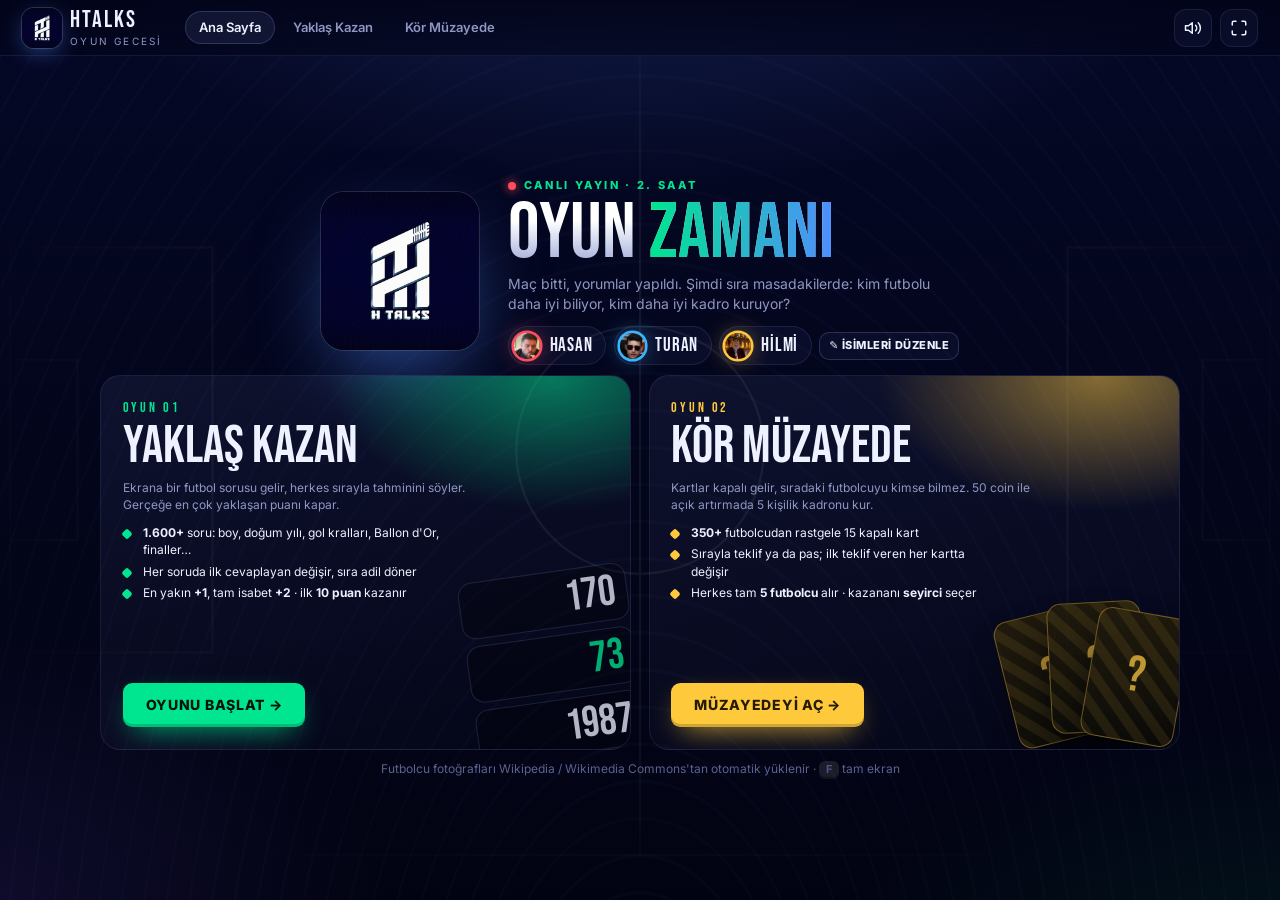
==== commit ba282288: "Hasan, Turan ve Hilmi'nin profil fotoğrafları eklendi Puan tablosu, cevap kartları, teklif sırası, k" ====
--- a/index.html
+++ b/index.html
@@ -107,7 +107,7 @@
       function chips() {
         row.innerHTML = HT.getHosts().map((h) => `
           <div class="host-chip">
-            <span class="host-avatar" style="--c:${h.color}">${HT.esc(h.name[0] || "?")}</span>
+            ${HT.avatar(h)}
             <b>${HT.esc(h.name)}</b>
           </div>`).join("");
       }
--- a/assets/css/style.css
+++ b/assets/css/style.css
@@ -167,7 +167,11 @@
   border-radius: 50%; display: grid; place-items: center;
   font-family: var(--font-display); font-size: calc(var(--s) * 0.58); color: #0a0a0a;
   background: var(--c); box-shadow: 0 0 22px -4px var(--c);
-}
+  position: relative; overflow: hidden;
+}
+.host-avatar i { font-style: normal; }
+.host-avatar img { position: absolute; inset: 0; width: 100%; height: 100%; object-fit: cover; object-position: 50% 35%; }
+.host-avatar.has-photo { box-shadow: 0 0 0 calc(var(--s) * 0.06 + 1px) var(--c), 0 0 24px -4px var(--c); }
 .field, input.field, select.field {
   width: 100%; padding: calc(var(--u) * 1.1) calc(var(--u) * 1.5);
   border-radius: 12px; border: 1px solid var(--line-2); background: rgba(0, 0, 0, 0.35);
@@ -400,12 +404,15 @@
 
 /* Şampiyon */
 .winner-screen { align-items: center; justify-content: center; text-align: center; }
+.winner-screen .win-avatar { --s: calc(var(--u) * 16); margin-bottom: calc(var(--u) * 1); }
+.winner-screen .win-avatar + .trophy { position: relative; margin-top: calc(var(--u) * -3.4); font-size: calc(var(--u) * 6); }
 .winner-screen .trophy { font-size: calc(var(--u) * 11); line-height: 1; filter: drop-shadow(0 0 40px rgba(255, 201, 60, 0.6)); animation: float 3s ease-in-out infinite; }
 @keyframes float { 50% { transform: translateY(-10px) rotate(-3deg); } }
 .winner-screen .sub { font-size: calc(var(--u) * 2); color: var(--muted); letter-spacing: 0.3em; text-transform: uppercase; }
 .winner-screen h1 { font-family: var(--font-display); font-weight: 400; font-size: calc(var(--u) * 16); line-height: 0.85; margin: calc(var(--u) * 0.6) 0; color: var(--c); text-shadow: 0 0 80px var(--c); }
 .podium { display: flex; justify-content: center; align-items: flex-end; gap: calc(var(--u) * 1.6); margin: calc(var(--u) * 3) auto calc(var(--u) * 2.6); width: calc(var(--u) * 72); }
 .podium .step { flex: 1; border-radius: 16px 16px 0 0; padding: calc(var(--u) * 1.6) 10px; background: linear-gradient(180deg, color-mix(in srgb, var(--c) 35%, transparent), rgba(255,255,255,0.02)); border: 1px solid color-mix(in srgb, var(--c) 50%, transparent); border-bottom: 0; }
+.podium .step .host-avatar { margin: calc(var(--u) * -4) auto calc(var(--u) * 0.6); --s: calc(var(--u) * 5.4); }
 .podium .r { font-family: var(--font-display); font-size: calc(var(--u) * 4); color: var(--c); line-height: 1; }
 .podium .n { font-family: var(--font-display); font-size: calc(var(--u) * 3.2); line-height: 1.1; }
 .podium .p { color: var(--muted); font-weight: 700; }
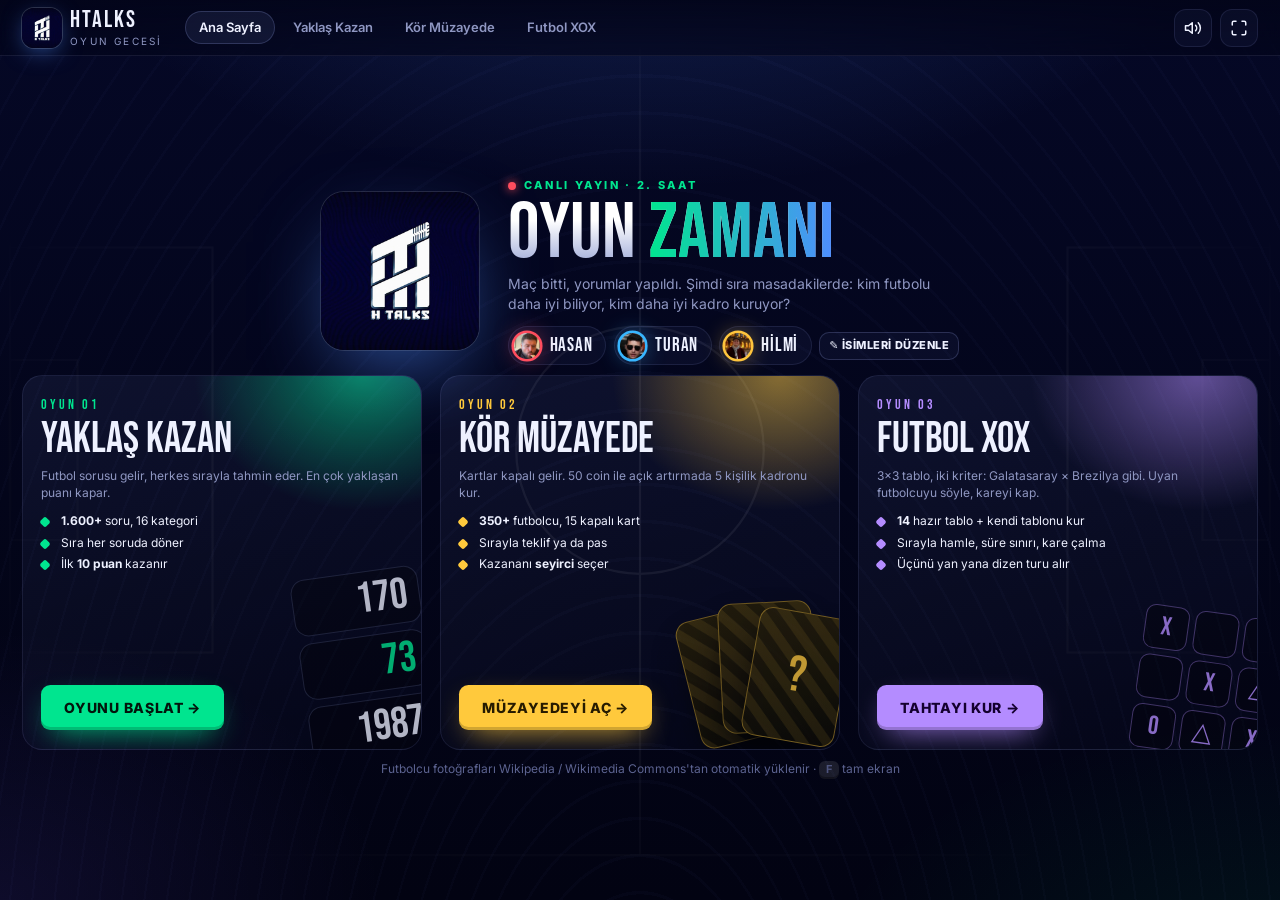
==== commit 5e9797c9: "Futbol XOX oyunu eklendi; Hakan Şükür havuzdan ve sorulardan çıkarıldı - Yeni oyun: 3×3 tablo, satır" ====
--- a/index.html
+++ b/index.html
@@ -11,7 +11,7 @@
   <link rel="preconnect" href="https://fonts.googleapis.com">
   <link rel="preconnect" href="https://fonts.gstatic.com" crossorigin>
   <link href="https://fonts.googleapis.com/css2?family=Bebas+Neue&family=Inter:wght@400;500;600;700;800;900&display=swap" rel="stylesheet">
-  <link rel="stylesheet" href="assets/css/style.css">
+  <link rel="stylesheet" href="assets/css/style.css?v=202610221654">
 </head>
 <body>
   <div class="stadium-bg"></div>
@@ -25,6 +25,7 @@
       <a href="index.html" class="active">Ana Sayfa</a>
       <a href="tahmin.html">Yaklaş Kazan</a>
       <a href="muzayede.html">Kör Müzayede</a>
+      <a href="xox.html">Futbol XOX</a>
     </nav>
     <div class="spacer"></div>
     <div class="topbar-actions">
@@ -47,15 +48,15 @@
       </div>
     </section>
 
-    <section class="games">
+    <section class="games three">
       <a class="game-card" href="tahmin.html" style="--glow:#00e58f">
         <span class="num">OYUN 01</span>
         <h2>Yaklaş Kazan</h2>
-        <p>Ekrana bir futbol sorusu gelir, herkes sırayla tahminini söyler. Gerçeğe en çok yaklaşan puanı kapar.</p>
+        <p>Futbol sorusu gelir, herkes sırayla tahmin eder. En çok yaklaşan puanı kapar.</p>
         <ul>
-          <li><b id="q-count">1.600+</b> soru: boy, doğum yılı, gol kralları, Ballon d'Or, finaller…</li>
-          <li>Her soruda ilk cevaplayan değişir, sıra adil döner</li>
-          <li>En yakın <b>+1</b>, tam isabet <b>+2</b> · ilk <b>10 puan</b> kazanır</li>
+          <li><b id="q-count">1.600+</b> soru, 16 kategori</li>
+          <li>Sıra her soruda döner</li>
+          <li>İlk <b>10 puan</b> kazanır</li>
         </ul>
         <span class="btn btn-lg go">Oyunu Başlat →</span>
         <div class="art art-numbers" aria-hidden="true"><span>170</span><span style="color:#00e58f">73</span><span>1987</span></div>
@@ -64,14 +65,27 @@
       <a class="game-card" href="muzayede.html" style="--glow:#ffc93c">
         <span class="num">OYUN 02</span>
         <h2>Kör Müzayede</h2>
-        <p>Kartlar kapalı gelir, sıradaki futbolcuyu kimse bilmez. 50 coin ile açık artırmada 5 kişilik kadronu kur.</p>
+        <p>Kartlar kapalı gelir. 50 coin ile açık artırmada 5 kişilik kadronu kur.</p>
         <ul>
-          <li><b id="p-count">350+</b> futbolcudan rastgele 15 kapalı kart</li>
-          <li>Sırayla teklif ya da pas; ilk teklif veren her kartta değişir</li>
-          <li>Herkes tam <b>5 futbolcu</b> alır · kazananı <b>seyirci</b> seçer</li>
+          <li><b id="p-count">350+</b> futbolcu, 15 kapalı kart</li>
+          <li>Sırayla teklif ya da pas</li>
+          <li>Kazananı <b>seyirci</b> seçer</li>
         </ul>
         <span class="btn btn-lg btn-gold go">Müzayedeyi Aç →</span>
         <div class="art art-cards" aria-hidden="true"><div>?</div><div>?</div><div>?</div></div>
+      </a>
+    
+      <a class="game-card" href="xox.html" style="--glow:#b48cff">
+        <span class="num">OYUN 03</span>
+        <h2>Futbol XOX</h2>
+        <p>3×3 tablo, iki kriter: Galatasaray × Brezilya gibi. Uyan futbolcuyu söyle, kareyi kap.</p>
+        <ul>
+          <li><b>14</b> hazır tablo + kendi tablonu kur</li>
+          <li>Sırayla hamle, süre sınırı, kare çalma</li>
+          <li>Üçünü yan yana dizen turu alır</li>
+        </ul>
+        <span class="btn btn-lg go" style="--c:#b48cff;color:#14002e">Tahtayı Kur →</span>
+        <div class="art" aria-hidden="true"><div class="art-grid"><span>X</span><span></span><span>O</span><span></span><span>X</span><span>△</span><span>O</span><span>△</span><span>X</span></div></div>
       </a>
     </section>
     <div class="home-foot">Futbolcu fotoğrafları Wikipedia / Wikimedia Commons'tan otomatik yüklenir · <kbd>F</kbd> tam ekran</div>
@@ -88,10 +102,10 @@
     </div>
   </div>
 
-  <script src="assets/js/common.js"></script>
-  <script src="assets/js/data-players.js"></script>
-  <script src="assets/js/data-facts.js"></script>
-  <script src="assets/js/data-questions.js"></script>
+  <script src="assets/js/common.js?v=202610221654"></script>
+  <script src="assets/js/data-players.js?v=202610221654"></script>
+  <script src="assets/js/data-facts.js?v=202610221654"></script>
+  <script src="assets/js/data-questions.js?v=202610221654"></script>
   <script>
     (function () {
       const row = HT.$("#hosts-row");
--- a/assets/css/style.css
+++ b/assets/css/style.css
@@ -631,3 +631,89 @@
 @media (prefers-reduced-motion: reduce) {
   *, *::before, *::after { animation-duration: 0.01ms !important; animation-iteration-count: 1 !important; transition-duration: 0.01ms !important; }
 }
+
+/* =========================================================
+   OYUN 3 · FUTBOL XOX
+   ========================================================= */
+.xox { flex: 1 1 auto; min-height: 0; display: grid; grid-template-columns: auto minmax(0, 1fr); gap: calc(var(--u) * 2.4); }
+.xox-board-wrap { height: 100%; aspect-ratio: 1; max-width: 62vw; min-height: 0; }
+.xox-board { width: 100%; height: 100%; display: grid; grid-template-columns: 0.8fr repeat(3, 1fr); grid-template-rows: 0.62fr repeat(3, 1fr); gap: calc(var(--u) * 0.9); }
+.xh { min-width: 0; min-height: 0; display: flex; align-items: center; justify-content: center; text-align: center; padding: calc(var(--u) * 0.8); border-radius: calc(var(--u) * 1.6); background: linear-gradient(180deg, rgba(150,170,255,0.09), rgba(150,170,255,0.03)); border: 1px solid var(--line); overflow: hidden; }
+.xh.corner { background: none; border: 0; }
+.xh.corner img { height: 88%; aspect-ratio: 1; border-radius: calc(var(--u) * 1.6); object-fit: cover; box-shadow: 0 10px 40px -10px rgba(79,141,255,0.6); }
+.crit { display: flex; flex-direction: column; align-items: center; gap: calc(var(--u) * 0.6); min-width: 0; }
+.crit b { font-family: var(--font-display); font-weight: 400; font-size: calc(var(--u) * 2.3); line-height: 1; letter-spacing: 0.02em; overflow-wrap: anywhere; }
+.crit.club .crest { width: calc(var(--u) * 3.8); height: calc(var(--u) * 3.8); border-radius: 50%; flex-shrink: 0; background: linear-gradient(135deg, var(--c1) 50%, var(--c2) 50%); border: 2px solid rgba(255,255,255,0.35); box-shadow: 0 4px 14px rgba(0,0,0,0.5); }
+.crit.country .flagbox img { width: calc(var(--u) * 5); height: calc(var(--u) * 3.4); object-fit: cover; border-radius: 4px; box-shadow: 0 4px 14px rgba(0,0,0,0.5); }
+.crit.country .flagbox { min-height: calc(var(--u) * 3.4); display: grid; place-items: center; }
+.crit.text .ico { font-size: calc(var(--u) * 3.2); line-height: 1; }
+
+.xc { --c: var(--accent); position: relative; min-width: 0; min-height: 0; display: flex; flex-direction: column; align-items: center; justify-content: center; border-radius: calc(var(--u) * 1.8); background: rgba(0,0,0,0.32); border: 2px dashed var(--line-2); transition: 0.2s; overflow: hidden; }
+.xc.pickable { cursor: pointer; }
+.xc.pickable:hover { border-color: var(--c); background: color-mix(in srgb, var(--c) 12%, rgba(0,0,0,0.3)); }
+.xc .num { position: absolute; top: calc(var(--u) * 0.6); left: calc(var(--u) * 1); font-family: var(--font-display); font-size: calc(var(--u) * 2); color: var(--dim); }
+.xc.selected { border: 3px solid var(--c); background: color-mix(in srgb, var(--c) 18%, rgba(0,0,0,0.3)); animation: cellPulse 1.2s ease-in-out infinite; }
+@keyframes cellPulse { 50% { box-shadow: 0 0 0 4px color-mix(in srgb, var(--c) 35%, transparent), 0 0 40px -6px var(--c); } }
+.xc.owned { border: 2px solid var(--c); background: radial-gradient(circle at 50% 35%, color-mix(in srgb, var(--c) 40%, transparent), color-mix(in srgb, var(--c) 12%, rgba(0,0,0,0.4)) 70%); animation: rise 0.45s cubic-bezier(.2,1.3,.4,1); }
+.xc .photo { width: 48%; aspect-ratio: 1; border-radius: 50%; border: 3px solid var(--c); box-shadow: 0 8px 24px rgba(0,0,0,0.5); font-size: calc(var(--u) * 1.4); }
+.xc .pn { margin-top: calc(var(--u) * 0.7); padding: 0 calc(var(--u) * 0.8); font-weight: 800; font-size: max(11px, calc(var(--u) * 1.55)); line-height: 1.15; text-align: center; text-shadow: 0 2px 6px #000; display: -webkit-box; -webkit-line-clamp: 2; -webkit-box-orient: vertical; overflow: hidden; }
+.xc .own-dot { position: absolute; top: calc(var(--u) * 0.6); right: calc(var(--u) * 0.6); }
+.xc .own-dot .host-avatar { --s: calc(var(--u) * 3.6); }
+.xc .lock { position: absolute; bottom: calc(var(--u) * 0.5); right: calc(var(--u) * 0.8); font-size: calc(var(--u) * 1.8); }
+.xc .big-check { font-family: var(--font-display); font-size: calc(var(--u) * 7); line-height: 1; color: var(--c); }
+.xc .sel-txt { text-align: center; font-family: var(--font-display); font-size: calc(var(--u) * 2.8); line-height: 1.05; color: var(--c); }
+.xc .sel-txt small { font-family: var(--font-body); font-size: max(11px, calc(var(--u) * 1.2)); color: var(--muted); }
+.xc.win { animation: winGlow 0.9s ease-in-out infinite alternate; z-index: 2; }
+@keyframes winGlow { from { box-shadow: 0 0 0 3px var(--c), 0 0 20px -4px var(--c); } to { box-shadow: 0 0 0 5px var(--c), 0 0 60px 4px var(--c); transform: scale(1.03); } }
+.xc .ex { display: flex; flex-wrap: wrap; gap: 4px; justify-content: center; align-content: center; padding: calc(var(--u) * 2.6) calc(var(--u) * 0.8) calc(var(--u) * 0.8); font-size: max(10px, calc(var(--u) * 1.25)); font-weight: 700; line-height: 1.2; }
+.xc .ex span { background: rgba(255,255,255,0.09); border-radius: 6px; padding: 2px 6px; }
+
+.xox-side { display: flex; flex-direction: column; gap: calc(var(--u) * 1.4); min-height: 0; min-width: 0; }
+.xox-head { display: flex; justify-content: space-between; align-items: center; gap: 12px; }
+.xox-head .lbl { font-size: max(10px, calc(var(--u) * 1.15)); font-weight: 900; letter-spacing: 0.22em; color: #b48cff; }
+.xox-head .ttl { font-family: var(--font-display); font-size: calc(var(--u) * 3.2); line-height: 1; }
+.xox-scores { display: grid; gap: calc(var(--u) * 1); }
+.xs { --c: var(--accent); display: grid; grid-template-columns: auto 1fr auto auto; align-items: center; gap: calc(var(--u) * 1.6); padding: calc(var(--u) * 1) calc(var(--u) * 1.8); border-radius: calc(var(--u) * 1.8); border: 1px solid color-mix(in srgb, var(--c) 35%, transparent); background: linear-gradient(100deg, color-mix(in srgb, var(--c) 18%, transparent), rgba(255,255,255,0.02) 60%); transition: 0.3s; }
+.xs.active { box-shadow: 0 0 0 2px var(--c), 0 16px 40px -20px var(--c); }
+.xs .host-avatar { --s: calc(var(--u) * 5.2); }
+.xs .nm { font-family: var(--font-display); font-size: calc(var(--u) * 3.4); line-height: 1; }
+.xs .stars { display: flex; gap: 2px; }
+.xs .stars i { font-style: normal; font-size: calc(var(--u) * 2.8); color: rgba(255,255,255,0.14); }
+.xs .stars i.on { color: var(--gold); text-shadow: 0 0 16px rgba(255,201,60,0.7); }
+.xs .cells { text-align: center; line-height: 1; }
+.xs .cells b { display: block; font-family: var(--font-display); font-weight: 400; font-size: calc(var(--u) * 3.8); color: var(--c); }
+.xs .cells small { font-size: 10px; font-weight: 800; letter-spacing: 0.12em; color: var(--muted); text-transform: uppercase; }
+.turn.xox-turn { flex: 1 1 auto; min-height: 0; flex-direction: column; align-items: stretch; justify-content: center; gap: calc(var(--u) * 1.6); }
+.xox-turn .who-big { min-width: 0; }
+.crit-pair { display: flex; align-items: center; gap: calc(var(--u) * 1); flex-wrap: wrap; margin-top: calc(var(--u) * 0.8); color: var(--text); }
+.crit-pair > span { font-family: var(--font-display); font-size: calc(var(--u) * 2.6); color: var(--c); }
+.crit-pair .crit { flex-direction: row; gap: calc(var(--u) * 0.7); padding: calc(var(--u) * 0.5) calc(var(--u) * 1.1); border-radius: 999px; background: rgba(0,0,0,0.35); border: 1px solid var(--line-2); }
+.crit-pair .crit b { font-size: calc(var(--u) * 2.2); }
+.crit-pair .crest { width: calc(var(--u) * 2.4) !important; height: calc(var(--u) * 2.4) !important; }
+.crit-pair .flagbox img { width: calc(var(--u) * 3) !important; height: calc(var(--u) * 2.1) !important; }
+.crit-pair .flagbox { min-height: 0 !important; }
+.crit-pair .ico { font-size: calc(var(--u) * 2.2) !important; }
+.xox-answer input { font-size: max(16px, calc(var(--u) * 2.4)); padding: calc(var(--u) * 1.3) calc(var(--u) * 1.8); border-color: color-mix(in srgb, var(--c) 60%, transparent); }
+.xox-hint { margin-top: calc(var(--u) * 0.7); color: var(--muted); font-size: max(12px, calc(var(--u) * 1.35)); min-height: 1.4em; }
+.xox-actions { display: flex; gap: calc(var(--u) * 1); flex-wrap: wrap; }
+.xox-msg { padding: calc(var(--u) * 1) calc(var(--u) * 1.6); border-radius: calc(var(--u) * 1.2); background: rgba(0,0,0,0.32); font-weight: 700; font-size: max(13px, calc(var(--u) * 1.6)); }
+.xox-timer { display: flex; align-items: center; gap: 12px; }
+.xox-timer::before { content: ""; }
+.xox-timer .bar { flex: 1; height: calc(var(--u) * 1.2); border-radius: 999px; background: var(--c); box-shadow: 0 0 14px var(--c); transition: width 0.1s linear; }
+.xox-timer .bar.low { background: var(--danger); box-shadow: 0 0 14px var(--danger); }
+.xox-timer span { font-family: var(--font-display); font-size: calc(var(--u) * 3.4); min-width: 2ch; text-align: right; }
+
+/* Ana sayfa: üç oyun */
+.games.three { grid-template-columns: repeat(3, 1fr); max-width: calc(var(--u) * 176); }
+.games.three .game-card { padding: calc(var(--u) * 2.6); }
+.games.three .game-card h2 { font-size: calc(var(--u) * 6); }
+.games.three .game-card p { max-width: none; }
+.games.three .game-card ul { max-width: 78%; }
+.art-grid { display: grid; grid-template-columns: repeat(3, 1fr); gap: 6px; transform: rotate(8deg); width: calc(var(--u) * 20); margin-left: auto; }
+.art-grid span { aspect-ratio: 1; border-radius: 10px; border: 1px solid rgba(180,140,255,0.45); background: rgba(0,0,0,0.35); display: grid; place-items: center; font-family: var(--font-display); font-size: calc(var(--u) * 3.6); color: #b48cff; }
+
+@media (max-width: 900px), (max-height: 480px) {
+  .xox { grid-template-columns: 1fr; }
+  .xox-board-wrap { width: 100%; height: auto; max-width: none; }
+  .games.three { grid-template-columns: 1fr; }
+}
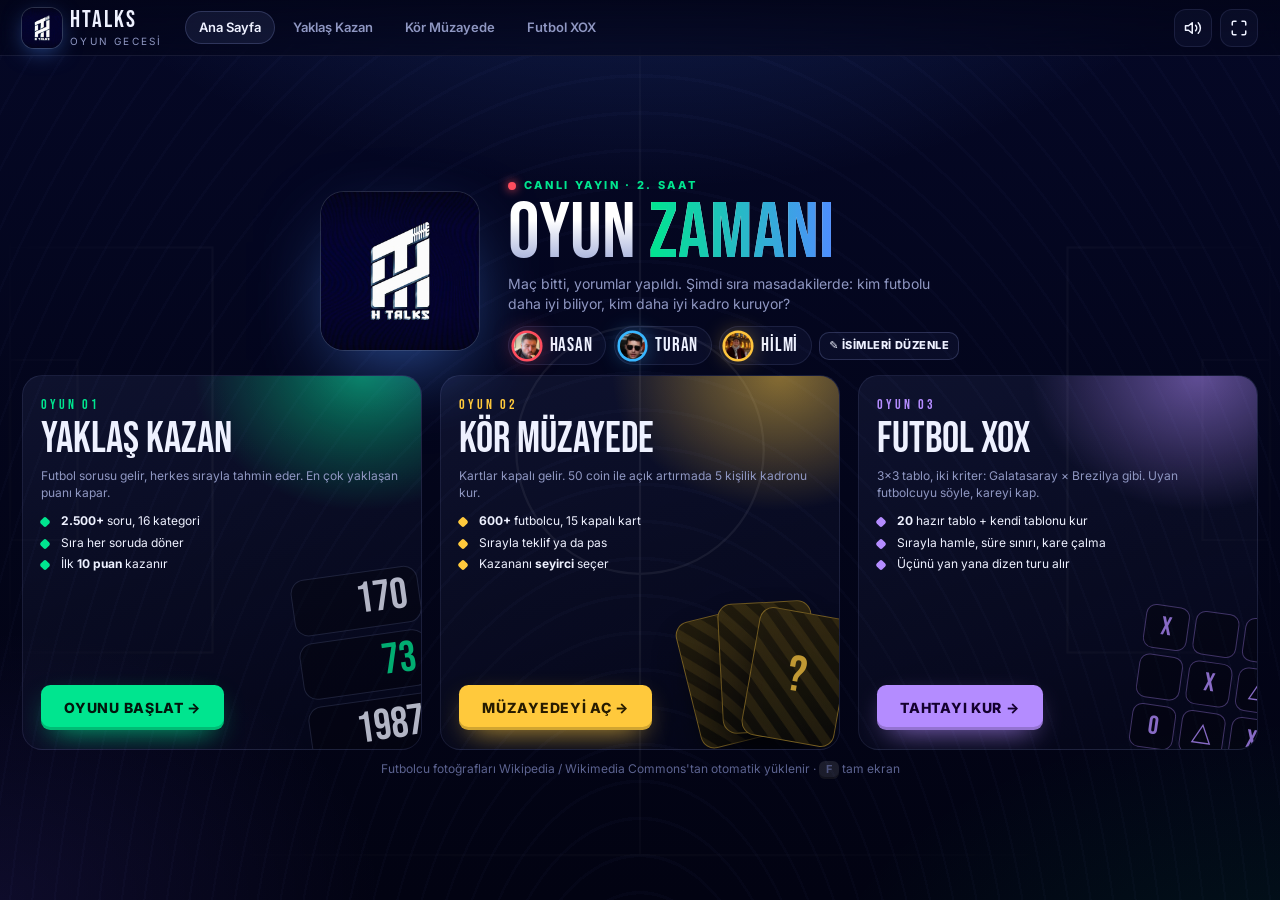
==== commit 3b2d49dc: "Havuzlar genişletildi: 641 futbolcu, 2.578 soru, 20 XOX tablosu - Futbolcu havuzu 353'ten 641'e: Süp" ====
--- a/index.html
+++ b/index.html
@@ -11,7 +11,7 @@
   <link rel="preconnect" href="https://fonts.googleapis.com">
   <link rel="preconnect" href="https://fonts.gstatic.com" crossorigin>
   <link href="https://fonts.googleapis.com/css2?family=Bebas+Neue&family=Inter:wght@400;500;600;700;800;900&display=swap" rel="stylesheet">
-  <link rel="stylesheet" href="assets/css/style.css?v=202610221654">
+  <link rel="stylesheet" href="assets/css/style.css?v=202610221706">
 </head>
 <body>
   <div class="stadium-bg"></div>
@@ -54,7 +54,7 @@
         <h2>Yaklaş Kazan</h2>
         <p>Futbol sorusu gelir, herkes sırayla tahmin eder. En çok yaklaşan puanı kapar.</p>
         <ul>
-          <li><b id="q-count">1.600+</b> soru, 16 kategori</li>
+          <li><b id="q-count">2.500+</b> soru, 16 kategori</li>
           <li>Sıra her soruda döner</li>
           <li>İlk <b>10 puan</b> kazanır</li>
         </ul>
@@ -67,7 +67,7 @@
         <h2>Kör Müzayede</h2>
         <p>Kartlar kapalı gelir. 50 coin ile açık artırmada 5 kişilik kadronu kur.</p>
         <ul>
-          <li><b id="p-count">350+</b> futbolcu, 15 kapalı kart</li>
+          <li><b id="p-count">600+</b> futbolcu, 15 kapalı kart</li>
           <li>Sırayla teklif ya da pas</li>
           <li>Kazananı <b>seyirci</b> seçer</li>
         </ul>
@@ -80,7 +80,7 @@
         <h2>Futbol XOX</h2>
         <p>3×3 tablo, iki kriter: Galatasaray × Brezilya gibi. Uyan futbolcuyu söyle, kareyi kap.</p>
         <ul>
-          <li><b>14</b> hazır tablo + kendi tablonu kur</li>
+          <li><b>20</b> hazır tablo + kendi tablonu kur</li>
           <li>Sırayla hamle, süre sınırı, kare çalma</li>
           <li>Üçünü yan yana dizen turu alır</li>
         </ul>
@@ -102,10 +102,10 @@
     </div>
   </div>
 
-  <script src="assets/js/common.js?v=202610221654"></script>
-  <script src="assets/js/data-players.js?v=202610221654"></script>
-  <script src="assets/js/data-facts.js?v=202610221654"></script>
-  <script src="assets/js/data-questions.js?v=202610221654"></script>
+  <script src="assets/js/common.js?v=202610221705"></script>
+  <script src="assets/js/data-players.js?v=202610221705"></script>
+  <script src="assets/js/data-facts.js?v=202610221705"></script>
+  <script src="assets/js/data-questions.js?v=202610221705"></script>
   <script>
     (function () {
       const row = HT.$("#hosts-row");
--- a/assets/css/style.css
+++ b/assets/css/style.css
@@ -717,3 +717,8 @@
   .xox-board-wrap { width: 100%; height: auto; max-width: none; }
   .games.three { grid-template-columns: 1fr; }
 }
+
+/* Kurulum: ayarlar sütunu daha geniş, kategori etiketleri sıkı */
+.setup-grid { grid-template-columns: 0.85fr 1.15fr; }
+.chk-list { gap: calc(var(--u) * 0.55); }
+.chk { padding: calc(var(--u) * 0.45) calc(var(--u) * 1); font-size: max(11px, calc(var(--u) * 1.2)); }
